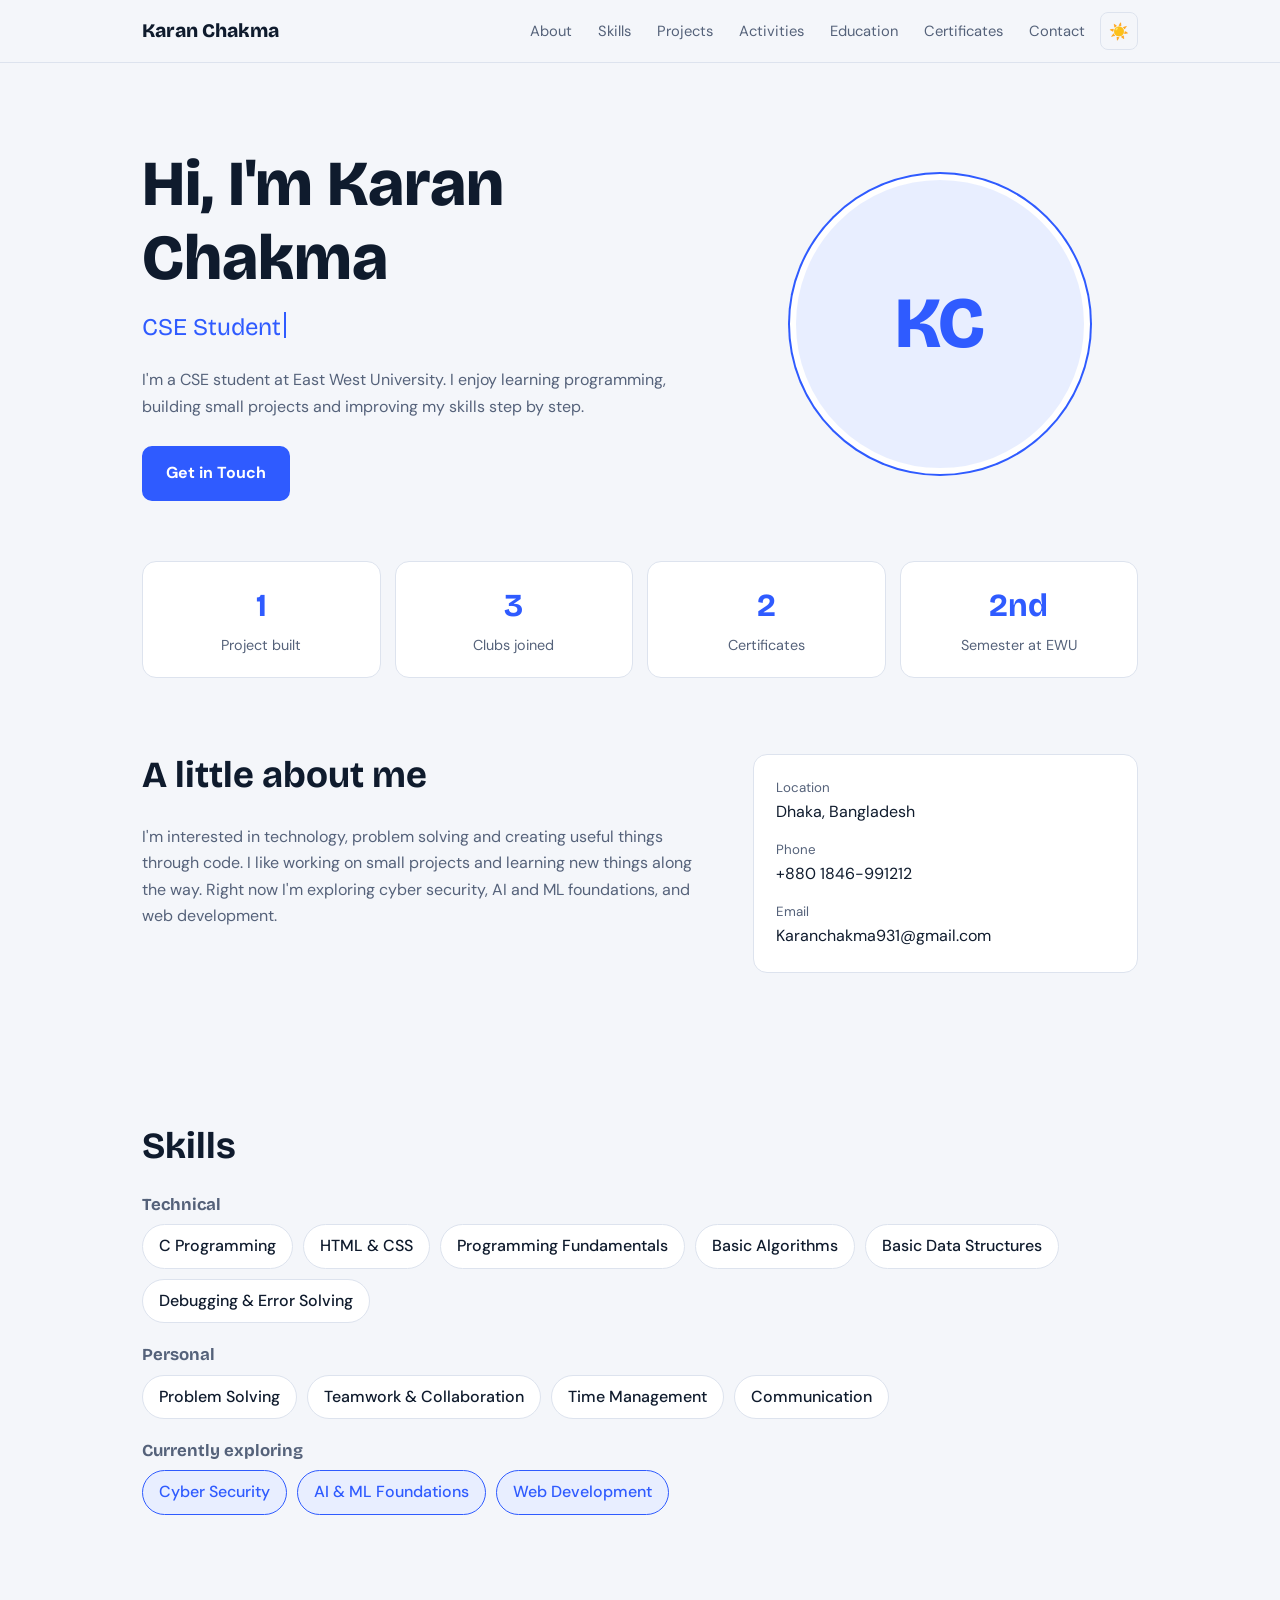
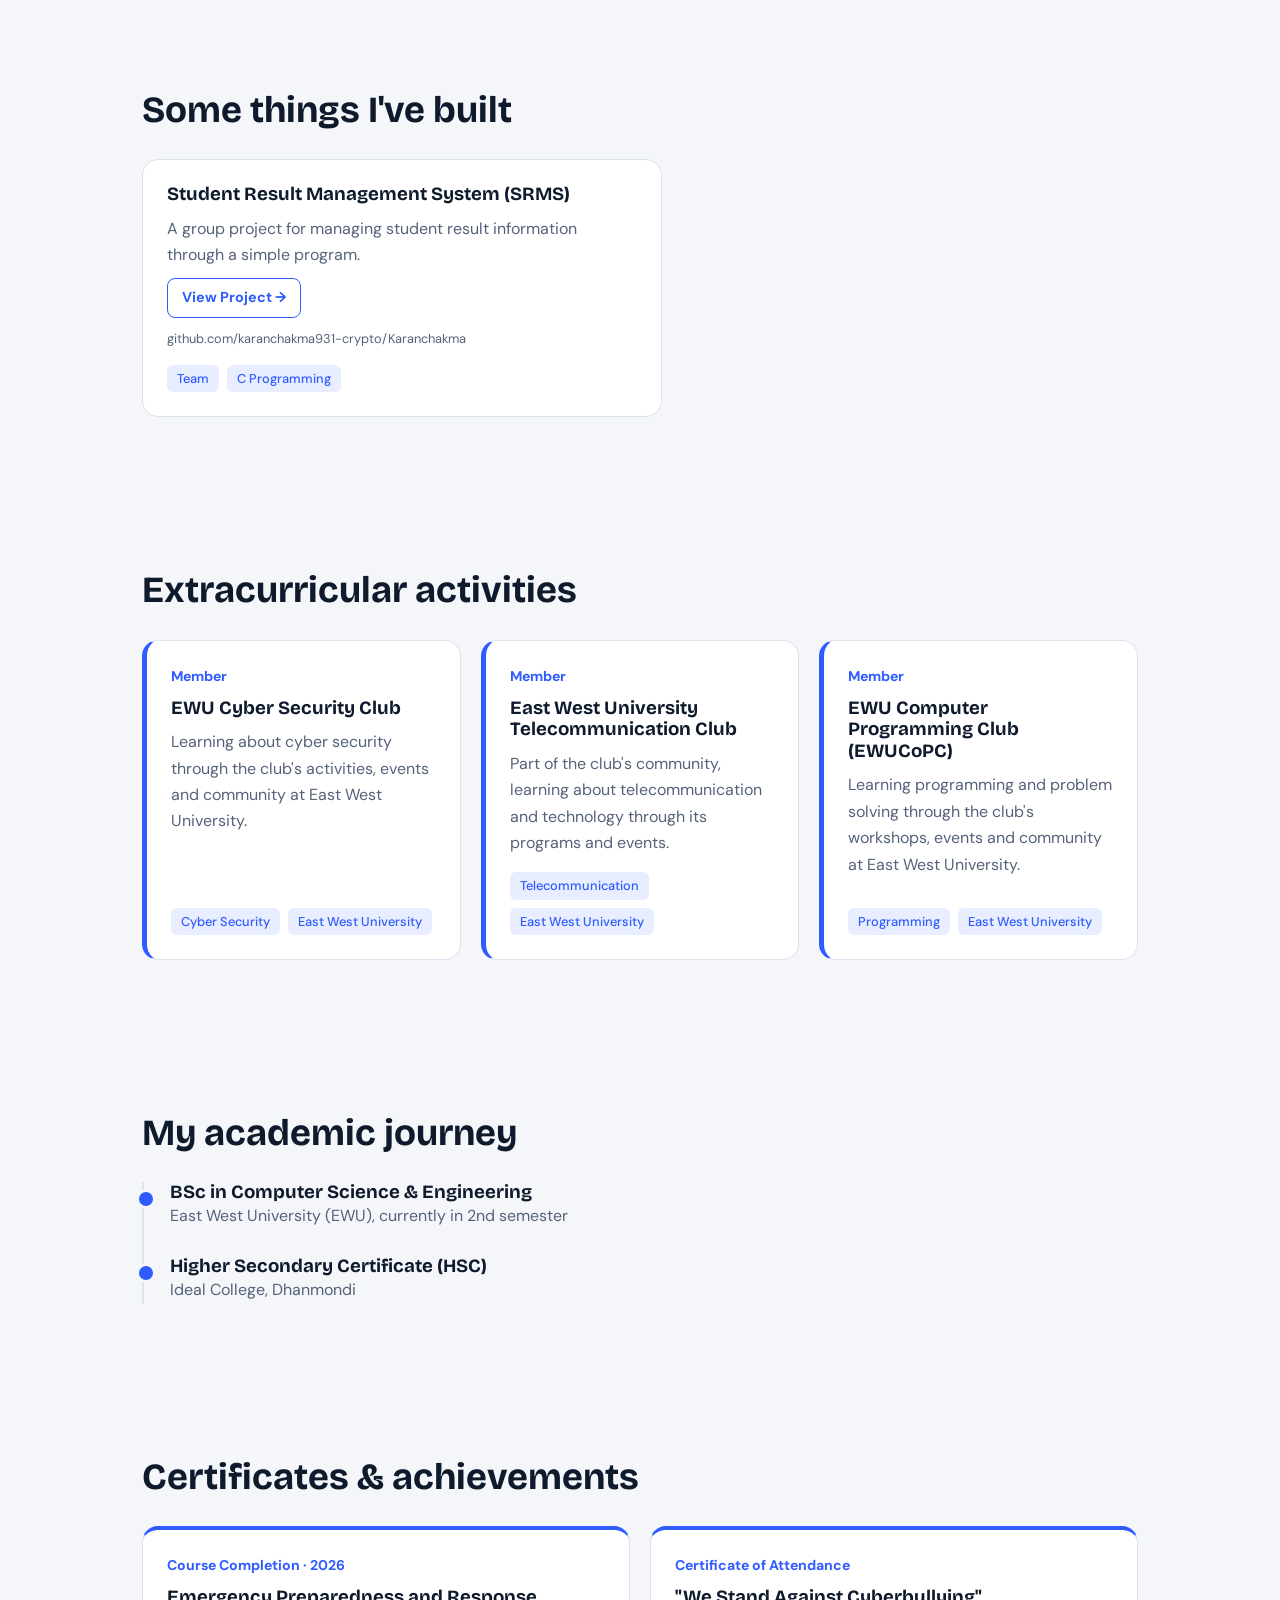
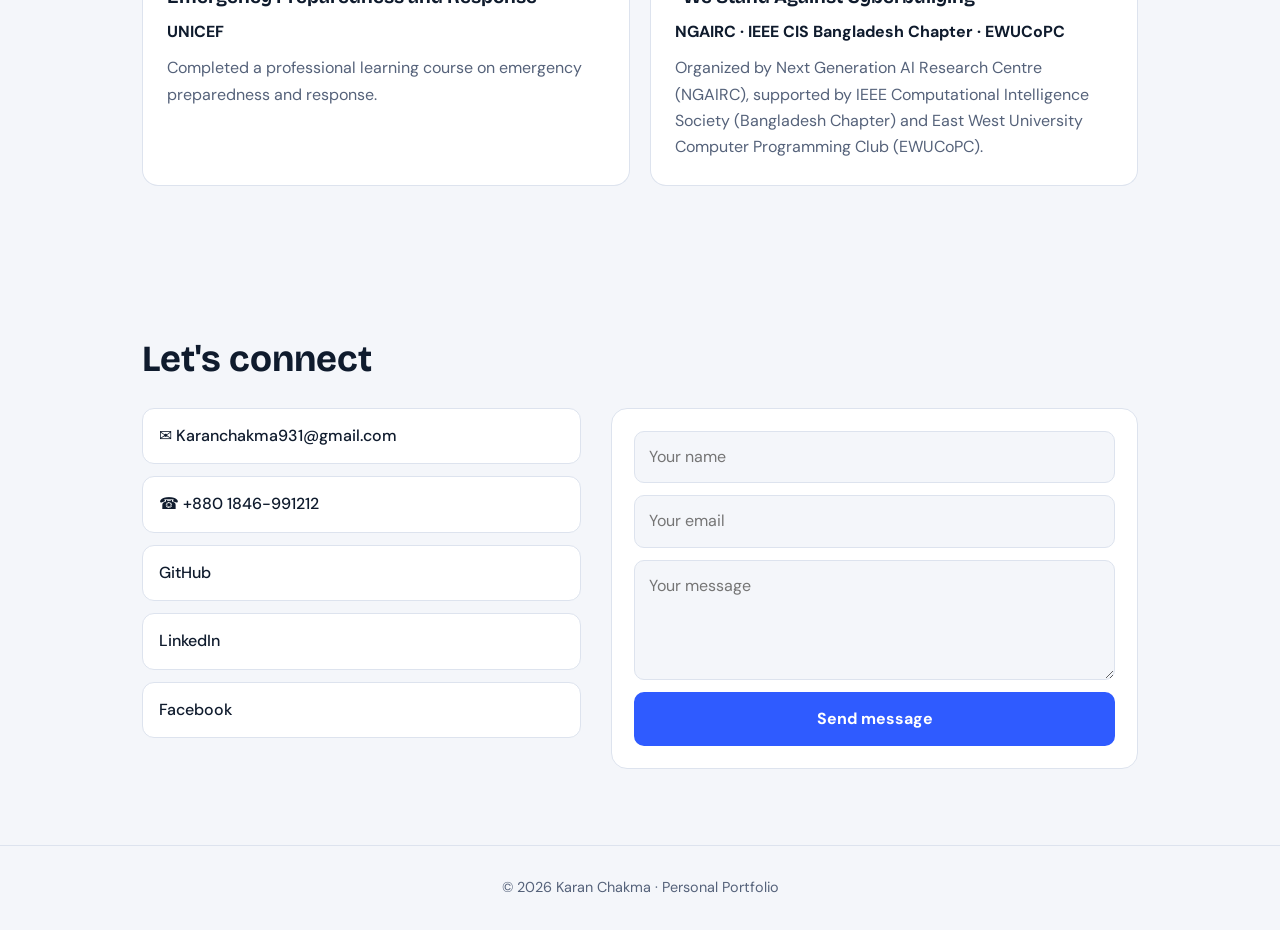
==== index.html @ 086fbd58 "Add files via upload" ====
<!DOCTYPE html>
<html lang="en">
<head>
<meta charset="UTF-8">
<meta name="viewport" content="width=device-width, initial-scale=1.0">
<title>Karan Chakma | Portfolio</title>
<meta name="description" content="Karan Chakma, CSE student at East West University, interested in cyber security, AI/ML and web development.">
<link rel="icon" href="data:image/svg+xml,<svg xmlns='http://www.w3.org/2000/svg' viewBox='0 0 100 100'><rect width='100' height='100' rx='22' fill='%232F5BFF'/><text x='50' y='67' font-size='52' text-anchor='middle' fill='white' font-family='Arial' font-weight='700'>KC</text></svg>">
<link rel="preconnect" href="https://fonts.googleapis.com">
<link href="https://fonts.googleapis.com/css2?family=Bricolage+Grotesque:wght@500;700;800&family=DM+Sans:wght@400;500;700&display=swap" rel="stylesheet">
<style>
:root{--bg:#F4F6FA;--surface:#fff;--ink:#0F1B2D;--muted:#55627a;--line:#dde3ee;--accent:#2F5BFF;--accent-ink:#fff;--soft:#e8eeff}
:root[data-theme="dark"]{--bg:#0D1422;--surface:#141d30;--ink:#e8edf7;--muted:#9aa7bf;--line:#243049;--accent:#6c8cff;--accent-ink:#0D1422;--soft:#1b2745}
*{box-sizing:border-box;margin:0;padding:0}
html{scroll-behavior:smooth;scroll-padding-top:70px}
body{font-family:'DM Sans',system-ui,sans-serif;background:var(--bg);color:var(--ink);line-height:1.65}
h1,h2,h3{font-family:'Bricolage Grotesque',sans-serif;line-height:1.15}
a{color:inherit;text-decoration:none}
:focus-visible{outline:3px solid var(--accent);outline-offset:3px}
.wrap{max-width:1040px;margin:0 auto;padding:0 22px}
section{padding:76px 0}
h2{font-size:clamp(1.7rem,3.5vw,2.3rem);margin-bottom:28px}
.lead{color:var(--muted);max-width:60ch}
/* nav */
header{position:sticky;top:0;z-index:20;background:color-mix(in srgb,var(--bg) 88%,transparent);backdrop-filter:blur(10px);border-bottom:1px solid var(--line)}
nav{display:flex;align-items:center;justify-content:space-between;height:62px}
.logo{font-family:'Bricolage Grotesque';font-weight:800;font-size:1.2rem}
.links{display:flex;gap:4px;align-items:center}
.links a{padding:6px 11px;border-radius:8px;font-size:.92rem;color:var(--muted)}
.links a:hover,.links a.active{color:var(--accent);background:var(--soft)}
.icon-btn{background:none;border:1px solid var(--line);color:var(--ink);border-radius:8px;width:38px;height:38px;cursor:pointer;font-size:1rem}
#menu{display:none}
@media(max-width:860px){#menu{display:block}.links{display:none;position:absolute;top:62px;left:0;right:0;flex-direction:column;align-items:stretch;background:var(--bg);padding:12px 22px;border-bottom:1px solid var(--line)}.links.open{display:flex}}
/* hero */
.hero{padding:84px 0 70px}
.hero-grid{display:grid;grid-template-columns:1.4fr 1fr;gap:48px;align-items:center}
.hero h1{font-size:clamp(2.3rem,6vw,4rem);font-weight:800;margin-bottom:14px}
.typing{font-family:'Bricolage Grotesque';font-size:clamp(1.15rem,2.6vw,1.5rem);color:var(--accent);min-height:1.8em;margin-bottom:16px}
.typing::after{content:"";display:inline-block;width:2px;height:1.1em;background:var(--accent);margin-left:3px;vertical-align:-3px;animation:blink 1s steps(1) infinite}
@keyframes blink{50%{opacity:0}}
.btns{display:flex;flex-wrap:wrap;gap:12px;margin-top:26px}
.btn{display:inline-block;padding:12px 22px;border-radius:10px;font-weight:700;border:2px solid var(--accent);cursor:pointer;font:inherit;font-weight:700}
.btn.primary{background:var(--accent);color:var(--accent-ink)}
.btn.ghost{color:var(--accent);background:transparent}
.btn:hover{transform:translateY(-2px)}
.photo{width:min(300px,100%);aspect-ratio:1;border-radius:50%;margin:0 auto;background:var(--soft);border:6px solid var(--surface);box-shadow:0 0 0 2px var(--accent);display:grid;place-items:center;overflow:hidden;font-family:'Bricolage Grotesque';font-size:4.5rem;font-weight:800;color:var(--accent)}
.photo img{width:100%;height:100%;object-fit:cover}
@media(max-width:760px){.hero-grid{grid-template-columns:1fr;text-align:center}.hero .btns{justify-content:center}.photo{order:-1;width:200px}.lead{margin:auto}}
/* stats */
.stats{display:grid;grid-template-columns:repeat(4,1fr);gap:14px;margin-top:-10px}
.stat{background:var(--surface);border:1px solid var(--line);border-radius:14px;padding:18px;text-align:center}
.stat b{display:block;font-family:'Bricolage Grotesque';font-size:2rem;color:var(--accent)}
.stat span{color:var(--muted);font-size:.9rem}
@media(max-width:640px){.stats{grid-template-columns:repeat(2,1fr)}}
/* about */
.about-grid{display:grid;grid-template-columns:1.5fr 1fr;gap:34px}
.info{background:var(--surface);border:1px solid var(--line);border-radius:14px;padding:22px;display:grid;gap:14px}
.info small{color:var(--muted);display:block}
@media(max-width:760px){.about-grid{grid-template-columns:1fr}}
/* chips */
.group{margin-bottom:22px}
.group h3{font-size:1.05rem;margin-bottom:10px;color:var(--muted)}
.chips{display:flex;flex-wrap:wrap;gap:10px}
.chip{padding:8px 16px;border-radius:999px;background:var(--surface);border:1px solid var(--line);font-weight:500}
.chip.focus{background:var(--soft);border-color:var(--accent);color:var(--accent)}
/* cards */
.grid{display:grid;grid-template-columns:repeat(auto-fit,minmax(290px,1fr));gap:20px}
.card{background:var(--surface);border:1px solid var(--line);border-radius:16px;padding:24px;display:flex;flex-direction:column;gap:10px}
.card p{color:var(--muted)}
.tags{display:flex;flex-wrap:wrap;gap:8px;margin-top:auto;padding-top:6px}
.tag{font-size:.8rem;padding:3px 10px;border-radius:6px;background:var(--soft);color:var(--accent);font-weight:500}
.card .actions{display:flex;gap:14px;font-weight:700;color:var(--accent);font-size:.92rem}
.card .actions a:hover{text-decoration:underline}
.card .actions a.gh{display:inline-block;padding:7px 14px;border-radius:8px;border:1.5px solid var(--accent);color:var(--accent);font-size:.9rem}
.card .actions a.gh:hover{text-decoration:none;background:var(--accent);color:var(--accent-ink)}
.proj{position:relative;transition:border-color .2s,transform .2s}
.proj:hover{border-color:var(--accent);transform:translateY(-3px)}
.proj a.gh::after{content:"";position:absolute;inset:0;border-radius:16px}
.src{color:var(--muted);font-size:.8rem}
.cert{border-top:4px solid var(--accent)}
.issuer{font-weight:700;color:var(--ink)!important}
.role{font-size:.88rem;color:var(--accent);font-weight:700}
.club{border-left:5px solid var(--accent)}
/* timeline */
.timeline{border-left:2px solid var(--line);padding-left:26px;display:grid;gap:26px}
.timeline div{position:relative}
.timeline div::before{content:"";position:absolute;left:-34px;top:7px;width:14px;height:14px;border-radius:50%;background:var(--accent);border:3px solid var(--bg)}
.timeline p{color:var(--muted)}
/* contact */
.contact-grid{display:grid;grid-template-columns:1fr 1.2fr;gap:30px}
.contact-links{display:grid;gap:12px;align-content:start}
.contact-links a{display:flex;gap:12px;align-items:center;background:var(--surface);border:1px solid var(--line);border-radius:12px;padding:14px 16px;font-weight:500}
.contact-links a:hover{border-color:var(--accent);color:var(--accent)}
form{display:grid;gap:12px;background:var(--surface);border:1px solid var(--line);border-radius:16px;padding:22px}
input,textarea{width:100%;padding:12px 14px;border-radius:10px;border:1px solid var(--line);background:var(--bg);color:var(--ink);font:inherit}
textarea{min-height:120px;resize:vertical}
@media(max-width:760px){.contact-grid{grid-template-columns:1fr}}
footer{padding:30px 0;text-align:center;color:var(--muted);border-top:1px solid var(--line);font-size:.9rem}
#top{position:fixed;right:20px;bottom:20px;opacity:0;pointer-events:none;transition:opacity .2s;background:var(--accent);color:var(--accent-ink);border:none;width:44px;height:44px;border-radius:50%;font-size:1.2rem;cursor:pointer}
#top.show{opacity:1;pointer-events:auto}
@media(prefers-reduced-motion:reduce){html{scroll-behavior:auto}.typing::after{animation:none}.btn:hover{transform:none}}
</style>
</head>
<body>
<header><div class="wrap"><nav>
  <a href="#home" class="logo">Karan Chakma</a>
  <div class="links" id="links">
    <a href="#about">About</a><a href="#skills">Skills</a><a href="#projects">Projects</a><a href="#activities">Activities</a><a href="#education">Education</a><a href="#certificates">Certificates</a><a href="#contact">Contact</a>
    <button class="icon-btn" id="theme" aria-label="Toggle dark mode">☀️</button>
  </div>
  <button class="icon-btn" id="menu" aria-label="Open menu">☰</button>
</nav></div></header>

<main>
<section class="hero" id="home"><div class="wrap hero-grid">
  <div>
    <h1>Hi, I'm Karan Chakma</h1>
    <div class="typing" id="typing" aria-label="CSE Student and Aspiring Software Engineer"></div>
    <p class="lead">I'm a CSE student at East West University. I enjoy learning programming, building small projects and improving my skills step by step.</p>
    <div class="btns">
      <a class="btn primary" href="#contact">Get in Touch</a>
    </div>
  </div>
  <!-- Photo: replace the KC text with <img src="photo.jpg" alt="Karan Chakma"> -->
  <div class="photo" aria-label="Profile photo">KC</div>
</div></section>

<div class="wrap"><div class="stats">
  <div class="stat"><b>1</b><span>Project built</span></div>
  <div class="stat"><b>3</b><span>Clubs joined</span></div>
  <div class="stat"><b>2</b><span>Certificates</span></div>
  <div class="stat"><b>2nd</b><span>Semester at EWU</span></div>
</div></div>

<section id="about"><div class="wrap about-grid">
  <div>
    <h2>A little about me</h2>
    <p class="lead">I'm interested in technology, problem solving and creating useful things through code. I like working on small projects and learning new things along the way. Right now I'm exploring cyber security, AI and ML foundations, and web development.</p>
  </div>
  <div class="info">
    <div><small>Location</small>Dhaka, Bangladesh</div>
    <div><small>Phone</small>+880 1846-991212</div>
    <div><small>Email</small>Karanchakma931@gmail.com</div>
  </div>
</div></section>

<section id="skills"><div class="wrap">
  <h2>Skills</h2>
  <div class="group"><h3>Technical</h3><div class="chips"><span class="chip">C Programming</span><span class="chip">HTML &amp; CSS</span><span class="chip">Programming Fundamentals</span><span class="chip">Basic Algorithms</span><span class="chip">Basic Data Structures</span><span class="chip">Debugging &amp; Error Solving</span></div></div>
  <div class="group"><h3>Personal</h3><div class="chips"><span class="chip">Problem Solving</span><span class="chip">Teamwork &amp; Collaboration</span><span class="chip">Time Management</span><span class="chip">Communication</span></div></div>
  <div class="group"><h3>Currently exploring</h3><div class="chips"><span class="chip focus">Cyber Security</span><span class="chip focus">AI &amp; ML Foundations</span><span class="chip focus">Web Development</span></div></div>
</div></section>

<section id="projects"><div class="wrap">
  <h2>Some things I've built</h2>
  <div class="grid">
    <article class="card proj" style="max-width:520px">
      <h3>Student Result Management System (SRMS)</h3>
      <p>A group project for managing student result information through a simple program.</p>
      <div class="actions"><a class="gh" href="https://github.com/karanchakma931-crypto/Karanchakma/blob/main/Students%20result%20management%20system.c" target="_blank" rel="noopener noreferrer" title="Open the project">
        View Project →</a></div>
      <small class="src">github.com/karanchakma931-crypto/Karanchakma</small>
      <div class="tags"><span class="tag">Team</span><span class="tag">C Programming</span></div>
    </article>
  </div>
</div></section>

<section id="activities"><div class="wrap">
  <h2>Extracurricular activities</h2>
  <div class="grid">
    <article class="card club">
      <span class="role">Member</span>
      <h3>EWU Cyber Security Club</h3>
      <p>Learning about cyber security through the club's activities, events and community at East West University.</p>
      <div class="tags"><span class="tag">Cyber Security</span><span class="tag">East West University</span></div>
    </article>
    <article class="card club">
      <span class="role">Member</span>
      <h3>East West University Telecommunication Club</h3>
      <p>Part of the club's community, learning about telecommunication and technology through its programs and events.</p>
      <div class="tags"><span class="tag">Telecommunication</span><span class="tag">East West University</span></div>
    </article>
    <article class="card club">
      <span class="role">Member</span>
      <h3>EWU Computer Programming Club (EWUCoPC)</h3>
      <p>Learning programming and problem solving through the club's workshops, events and community at East West University.</p>
      <div class="tags"><span class="tag">Programming</span><span class="tag">East West University</span></div>
    </article>
  </div>
</div></section>

<section id="education"><div class="wrap">
  <h2>My academic journey</h2>
  <div class="timeline">
    <div><h3>BSc in Computer Science &amp; Engineering</h3><p>East West University (EWU), currently in 2nd semester</p></div>
    <div><h3>Higher Secondary Certificate (HSC)</h3><p>Ideal College, Dhanmondi</p></div>
  </div>
</div></section>

<section id="certificates"><div class="wrap">
  <h2>Certificates &amp; achievements</h2>
  <div class="grid">
    <article class="card cert">
      <span class="role">Course Completion · 2026</span>
      <h3>Emergency Preparedness and Response</h3>
      <p class="issuer">UNICEF</p>
      <p>Completed a professional learning course on emergency preparedness and response.</p>
    </article>
    <article class="card cert">
      <span class="role">Certificate of Attendance</span>
      <h3>"We Stand Against Cyberbullying"</h3>
      <p class="issuer">NGAIRC · IEEE CIS Bangladesh Chapter · EWUCoPC</p>
      <p>Organized by Next Generation AI Research Centre (NGAIRC), supported by IEEE Computational Intelligence Society (Bangladesh Chapter) and East West University Computer Programming Club (EWUCoPC).</p>
    </article>
    <!-- TO ADD A NEW CERTIFICATE: copy one <article> block above, paste it here, and change the text.
         Optional link: add <div class="actions"><a href="LINK" target="_blank" rel="noopener noreferrer">View certificate →</a></div> after the last <p>. -->
  </div>
</div></section>

<section id="contact"><div class="wrap">
  <h2>Let's connect</h2>
  <div class="contact-grid">
    <div class="contact-links">
      <a href="mailto:Karanchakma931@gmail.com">✉ Karanchakma931@gmail.com</a>
      <a href="tel:+8801846991212">☎ +880 1846-991212</a>
      <a href="https://github.com/karanchakma931-crypto" target="_blank" rel="noopener">GitHub</a>
      <a href="https://www.linkedin.com/in/karan-chakma-04ba553a7/" target="_blank" rel="noopener">LinkedIn</a>
      <a href="https://www.facebook.com/share/1Hn7JzmnPX/?mibextid=wwXIfr" target="_blank" rel="noopener">Facebook</a>
    </div>
    <form id="form">
      <input id="fn" placeholder="Your name" required aria-label="Your name">
      <input id="fe" type="email" placeholder="Your email" required aria-label="Your email">
      <textarea id="fm" placeholder="Your message" required aria-label="Your message"></textarea>
      <button class="btn primary" type="submit">Send message</button>
    </form>
  </div>
</div></section>
</main>

<footer>© 2026 Karan Chakma · Personal Portfolio</footer>
<button id="top" aria-label="Back to top">↑</button>

<script>
// Theme
const root=document.documentElement,tb=document.getElementById('theme');
function setTheme(t){root.dataset.theme=t;tb.textContent=t==='dark'?'🌙':'☀️'}
let saved=null;try{saved=localStorage.getItem('theme')}catch(e){}
setTheme(saved||(matchMedia('(prefers-color-scheme: dark)').matches?'dark':'light'));
tb.onclick=()=>{const t=root.dataset.theme==='dark'?'light':'dark';setTheme(t);try{localStorage.setItem('theme',t)}catch(e){}};
// Mobile menu
const links=document.getElementById('links');
document.getElementById('menu').onclick=()=>links.classList.toggle('open');
links.addEventListener('click',e=>{if(e.target.tagName==='A')links.classList.remove('open')});
// Typing
const words=['CSE Student','Aspiring Software Engineer','Cyber Security Learner','Web Developer'];
const el=document.getElementById('typing');
if(matchMedia('(prefers-reduced-motion: reduce)').matches){el.textContent=words[1]}
else{let w=0,c=0,del=false;(function tick(){const word=words[w];c+=del?-1:1;el.textContent=word.slice(0,c);
 let d=del?40:85;if(!del&&c===word.length){del=true;d=1400}else if(del&&c===0){del=false;w=(w+1)%words.length;d=300}setTimeout(tick,d)})()}
// Active nav + back to top
const secs=[...document.querySelectorAll('main section[id]')],navA=[...links.querySelectorAll('a')];
const topBtn=document.getElementById('top');
addEventListener('scroll',()=>{
 let cur='';secs.forEach(s=>{if(scrollY>=s.offsetTop-120)cur=s.id});
 navA.forEach(a=>a.classList.toggle('active',a.getAttribute('href')==='#'+cur));
 topBtn.classList.toggle('show',scrollY>500)},{passive:true});
topBtn.onclick=()=>scrollTo({top:0});
// Contact form (opens the visitor's email app)
document.getElementById('form').onsubmit=e=>{e.preventDefault();
 const n=fn.value,m=fm.value,em=fe.value;
 location.href='mailto:Karanchakma931@gmail.com?subject='+encodeURIComponent('Portfolio message from '+n)+'&body='+encodeURIComponent(m+'\n\nFrom: '+n+' ('+em+')')};
</script>
</body>
</html>
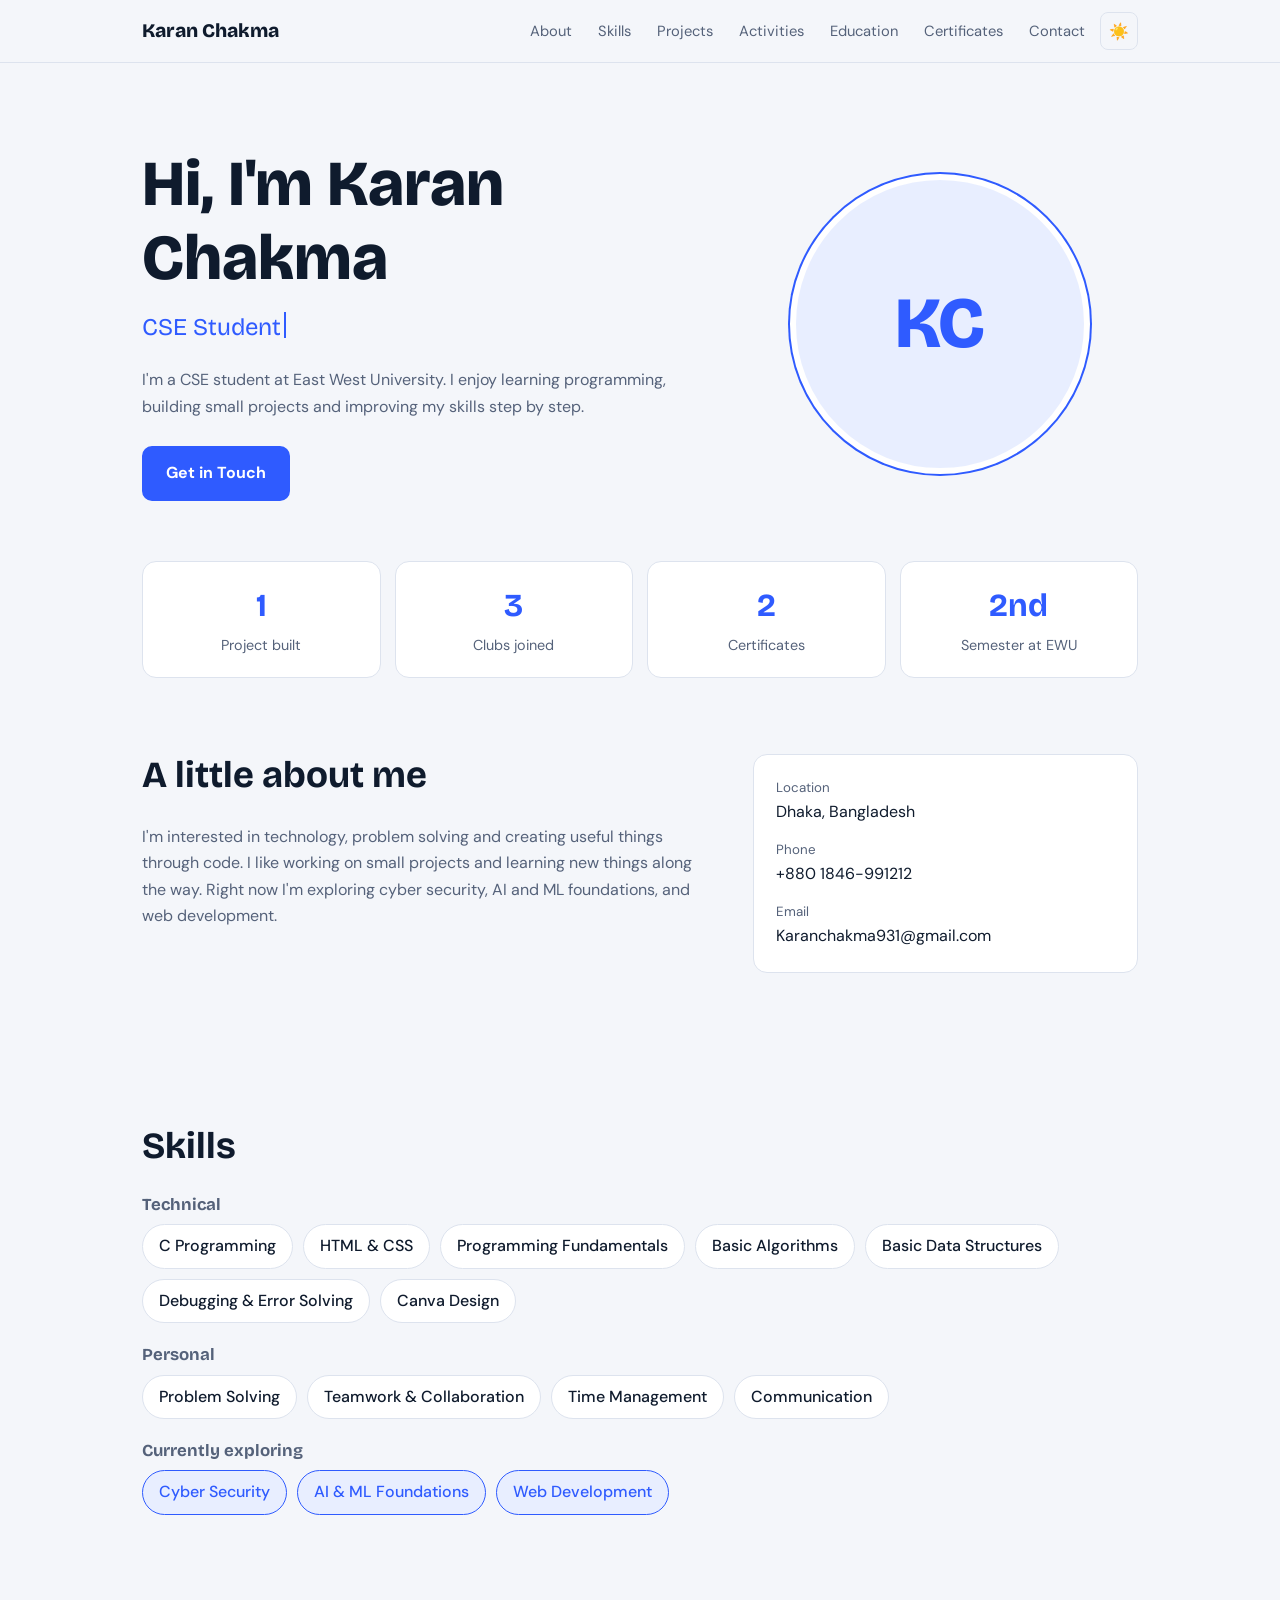
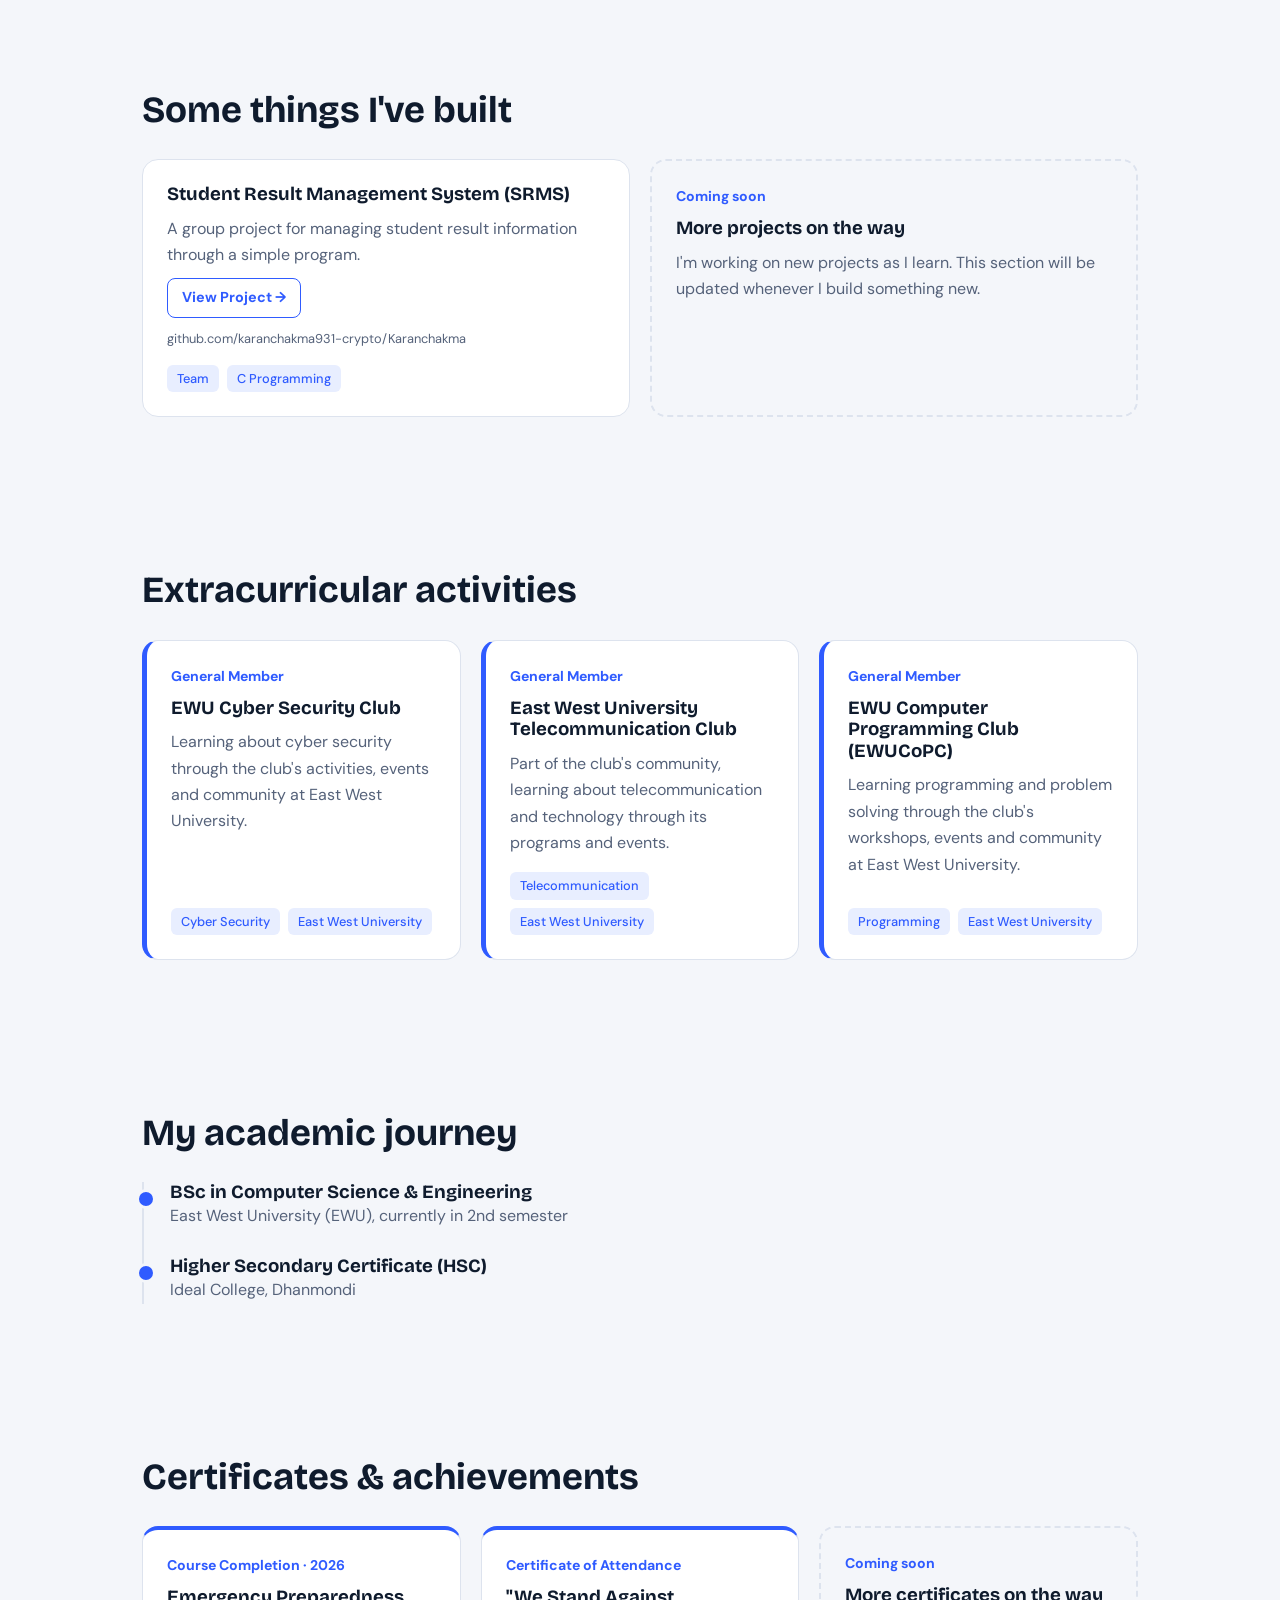
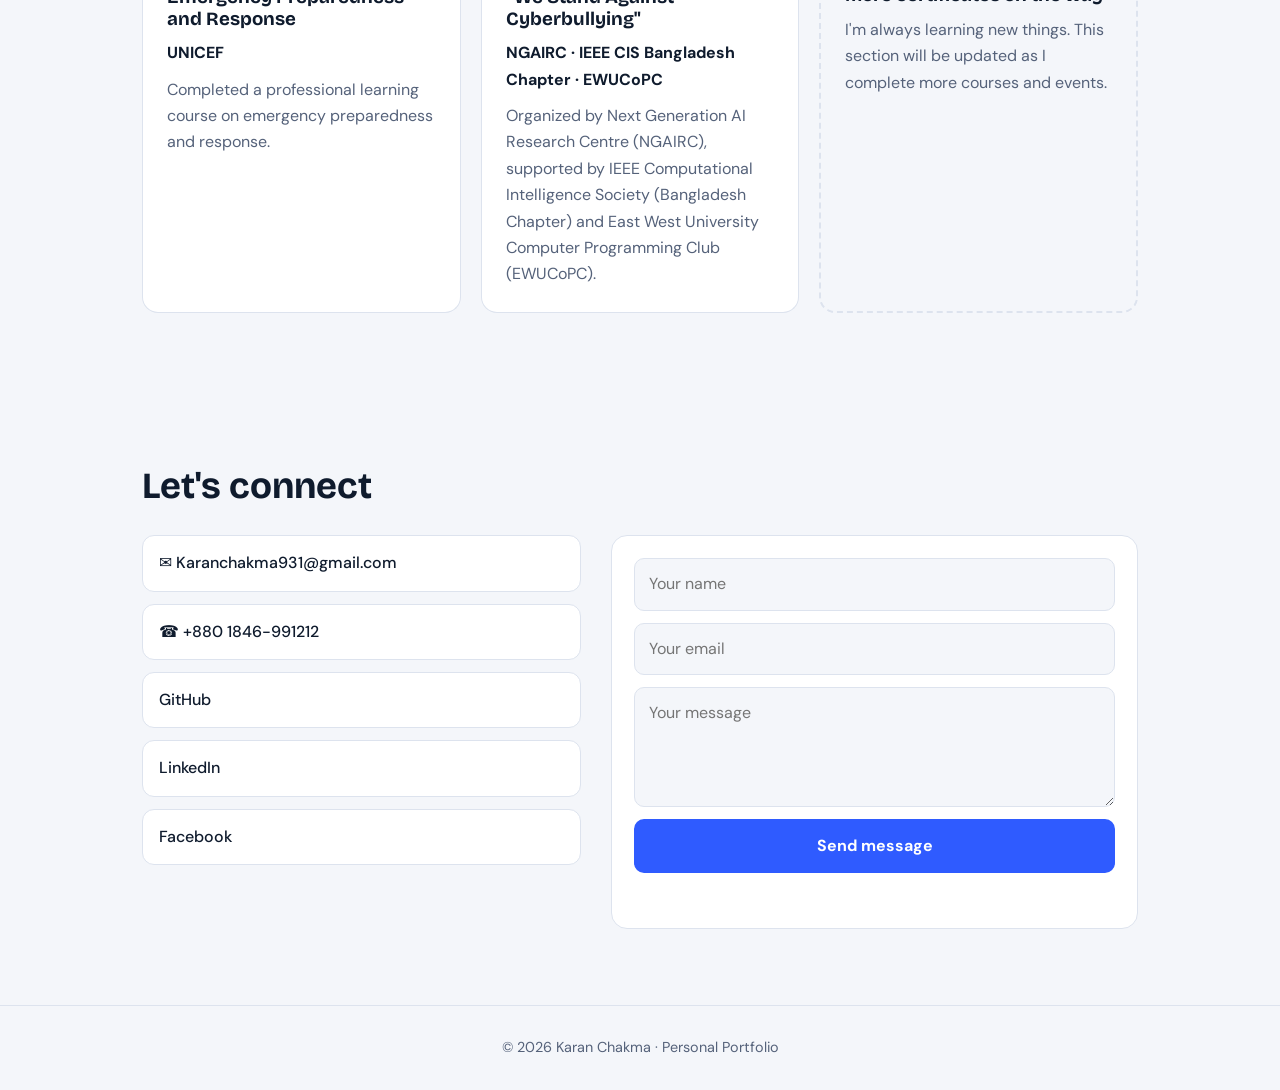
==== commit 0b6885ef: "Add files via upload" ====
--- a/index.html
+++ b/index.html
@@ -77,6 +77,7 @@
 .proj:hover{border-color:var(--accent);transform:translateY(-3px)}
 .proj a.gh::after{content:"";position:absolute;inset:0;border-radius:16px}
 .src{color:var(--muted);font-size:.8rem}
+.soon{border:2px dashed var(--line);background:transparent}
 .cert{border-top:4px solid var(--accent)}
 .issuer{font-weight:700;color:var(--ink)!important}
 .role{font-size:.88rem;color:var(--accent);font-weight:700}
@@ -96,6 +97,9 @@
 textarea{min-height:120px;resize:vertical}
 @media(max-width:760px){.contact-grid{grid-template-columns:1fr}}
 footer{padding:30px 0;text-align:center;color:var(--muted);border-top:1px solid var(--line);font-size:.9rem}
+.js .reveal{opacity:0;transform:translateY(22px);transition:opacity .6s ease,transform .6s ease}
+.js .reveal.in{opacity:1;transform:none}
+@media(prefers-reduced-motion:reduce){.js .reveal{opacity:1;transform:none;transition:none}}
 #top{position:fixed;right:20px;bottom:20px;opacity:0;pointer-events:none;transition:opacity .2s;background:var(--accent);color:var(--accent-ink);border:none;width:44px;height:44px;border-radius:50%;font-size:1.2rem;cursor:pointer}
 #top.show{opacity:1;pointer-events:auto}
 @media(prefers-reduced-motion:reduce){html{scroll-behavior:auto}.typing::after{animation:none}.btn:hover{transform:none}}
@@ -146,7 +150,7 @@
 
 <section id="skills"><div class="wrap">
   <h2>Skills</h2>
-  <div class="group"><h3>Technical</h3><div class="chips"><span class="chip">C Programming</span><span class="chip">HTML &amp; CSS</span><span class="chip">Programming Fundamentals</span><span class="chip">Basic Algorithms</span><span class="chip">Basic Data Structures</span><span class="chip">Debugging &amp; Error Solving</span></div></div>
+  <div class="group"><h3>Technical</h3><div class="chips"><span class="chip">C Programming</span><span class="chip">HTML &amp; CSS</span><span class="chip">Programming Fundamentals</span><span class="chip">Basic Algorithms</span><span class="chip">Basic Data Structures</span><span class="chip">Debugging &amp; Error Solving</span><span class="chip">Canva Design</span></div></div>
   <div class="group"><h3>Personal</h3><div class="chips"><span class="chip">Problem Solving</span><span class="chip">Teamwork &amp; Collaboration</span><span class="chip">Time Management</span><span class="chip">Communication</span></div></div>
   <div class="group"><h3>Currently exploring</h3><div class="chips"><span class="chip focus">Cyber Security</span><span class="chip focus">AI &amp; ML Foundations</span><span class="chip focus">Web Development</span></div></div>
 </div></section>
@@ -154,7 +158,7 @@
 <section id="projects"><div class="wrap">
   <h2>Some things I've built</h2>
   <div class="grid">
-    <article class="card proj" style="max-width:520px">
+    <article class="card proj">
       <h3>Student Result Management System (SRMS)</h3>
       <p>A group project for managing student result information through a simple program.</p>
       <div class="actions"><a class="gh" href="https://github.com/karanchakma931-crypto/Karanchakma/blob/main/Students%20result%20management%20system.c" target="_blank" rel="noopener noreferrer" title="Open the project">
@@ -162,6 +166,12 @@
       <small class="src">github.com/karanchakma931-crypto/Karanchakma</small>
       <div class="tags"><span class="tag">Team</span><span class="tag">C Programming</span></div>
     </article>
+    <article class="card soon">
+      <span class="role">Coming soon</span>
+      <h3>More projects on the way</h3>
+      <p>I'm working on new projects as I learn. This section will be updated whenever I build something new.</p>
+    </article>
+    <!-- TO ADD A NEW PROJECT: copy the SRMS <article> block above, paste it here, and change the title, text, tags and link. -->
   </div>
 </div></section>
 
@@ -169,19 +179,19 @@
   <h2>Extracurricular activities</h2>
   <div class="grid">
     <article class="card club">
-      <span class="role">Member</span>
+      <span class="role">General Member</span>
       <h3>EWU Cyber Security Club</h3>
       <p>Learning about cyber security through the club's activities, events and community at East West University.</p>
       <div class="tags"><span class="tag">Cyber Security</span><span class="tag">East West University</span></div>
     </article>
     <article class="card club">
-      <span class="role">Member</span>
+      <span class="role">General Member</span>
       <h3>East West University Telecommunication Club</h3>
       <p>Part of the club's community, learning about telecommunication and technology through its programs and events.</p>
       <div class="tags"><span class="tag">Telecommunication</span><span class="tag">East West University</span></div>
     </article>
     <article class="card club">
-      <span class="role">Member</span>
+      <span class="role">General Member</span>
       <h3>EWU Computer Programming Club (EWUCoPC)</h3>
       <p>Learning programming and problem solving through the club's workshops, events and community at East West University.</p>
       <div class="tags"><span class="tag">Programming</span><span class="tag">East West University</span></div>
@@ -211,6 +221,11 @@
       <h3>"We Stand Against Cyberbullying"</h3>
       <p class="issuer">NGAIRC · IEEE CIS Bangladesh Chapter · EWUCoPC</p>
       <p>Organized by Next Generation AI Research Centre (NGAIRC), supported by IEEE Computational Intelligence Society (Bangladesh Chapter) and East West University Computer Programming Club (EWUCoPC).</p>
+    </article>
+    <article class="card soon">
+      <span class="role">Coming soon</span>
+      <h3>More certificates on the way</h3>
+      <p>I'm always learning new things. This section will be updated as I complete more courses and events.</p>
     </article>
     <!-- TO ADD A NEW CERTIFICATE: copy one <article> block above, paste it here, and change the text.
          Optional link: add <div class="actions"><a href="LINK" target="_blank" rel="noopener noreferrer">View certificate →</a></div> after the last <p>. -->
@@ -228,10 +243,12 @@
       <a href="https://www.facebook.com/share/1Hn7JzmnPX/?mibextid=wwXIfr" target="_blank" rel="noopener">Facebook</a>
     </div>
     <form id="form">
-      <input id="fn" placeholder="Your name" required aria-label="Your name">
-      <input id="fe" type="email" placeholder="Your email" required aria-label="Your email">
-      <textarea id="fm" placeholder="Your message" required aria-label="Your message"></textarea>
-      <button class="btn primary" type="submit">Send message</button>
+      <input id="fn" name="name" placeholder="Your name" required aria-label="Your name">
+      <input id="fe" name="email" type="email" placeholder="Your email" required aria-label="Your email">
+      <textarea id="fm" name="message" placeholder="Your message" required aria-label="Your message"></textarea>
+      <input type="text" name="_gotcha" tabindex="-1" autocomplete="off" style="display:none" aria-hidden="true">
+      <button class="btn primary" type="submit" id="send">Send message</button>
+      <p id="status" role="status" style="font-size:.92rem;min-height:1.4em"></p>
     </form>
   </div>
 </div></section>
@@ -265,10 +282,26 @@
  navA.forEach(a=>a.classList.toggle('active',a.getAttribute('href')==='#'+cur));
  topBtn.classList.toggle('show',scrollY>500)},{passive:true});
 topBtn.onclick=()=>scrollTo({top:0});
-// Contact form (opens the visitor's email app)
-document.getElementById('form').onsubmit=e=>{e.preventDefault();
- const n=fn.value,m=fm.value,em=fe.value;
- location.href='mailto:Karanchakma931@gmail.com?subject='+encodeURIComponent('Portfolio message from '+n)+'&body='+encodeURIComponent(m+'\n\nFrom: '+n+' ('+em+')')};
+// Scroll reveal
+if('IntersectionObserver' in window&&!matchMedia('(prefers-reduced-motion: reduce)').matches){
+ document.documentElement.classList.add('js');
+ const io=new IntersectionObserver(es=>es.forEach(e=>{if(e.isIntersecting){e.target.classList.add('in');io.unobserve(e.target)}}),{threshold:.12});
+ document.querySelectorAll('main section:not(.hero) h2, .card, .chip, .group, .timeline > div, .stat, .info, form, .contact-links a').forEach((el,i)=>{el.classList.add('reveal');el.style.transitionDelay=(i%4)*70+'ms';io.observe(el)});
+}
+// Contact form (Formspree). Paste your form ID below, e.g. 'xyzabcde'
+const FORMSPREE_ID='YOUR_FORM_ID';
+document.getElementById('form').onsubmit=async e=>{e.preventDefault();
+ const n=fn.value,m=fm.value,em=fe.value,st=document.getElementById('status'),btn=document.getElementById('send');
+ if(FORMSPREE_ID==='YOUR_FORM_ID'){ // fallback until the ID is added: open the visitor's email app
+  location.href='mailto:Karanchakma931@gmail.com?subject='+encodeURIComponent('Portfolio message from '+n)+'&body='+encodeURIComponent(m+'\n\nFrom: '+n+' ('+em+')');return}
+ btn.disabled=true;btn.textContent='Sending...';st.textContent='';
+ try{
+  const r=await fetch('https://formspree.io/f/'+FORMSPREE_ID,{method:'POST',headers:{'Accept':'application/json'},body:new FormData(e.target)});
+  if(r.ok){st.style.color='var(--accent)';st.textContent='Thank you! Your message has been sent.';e.target.reset()}
+  else throw 0
+ }catch(err){st.style.color='#d33';st.textContent='Sorry, something went wrong. Please email me directly at Karanchakma931@gmail.com.'}
+ btn.disabled=false;btn.textContent='Send message';
+};
 </script>
 </body>
 </html>
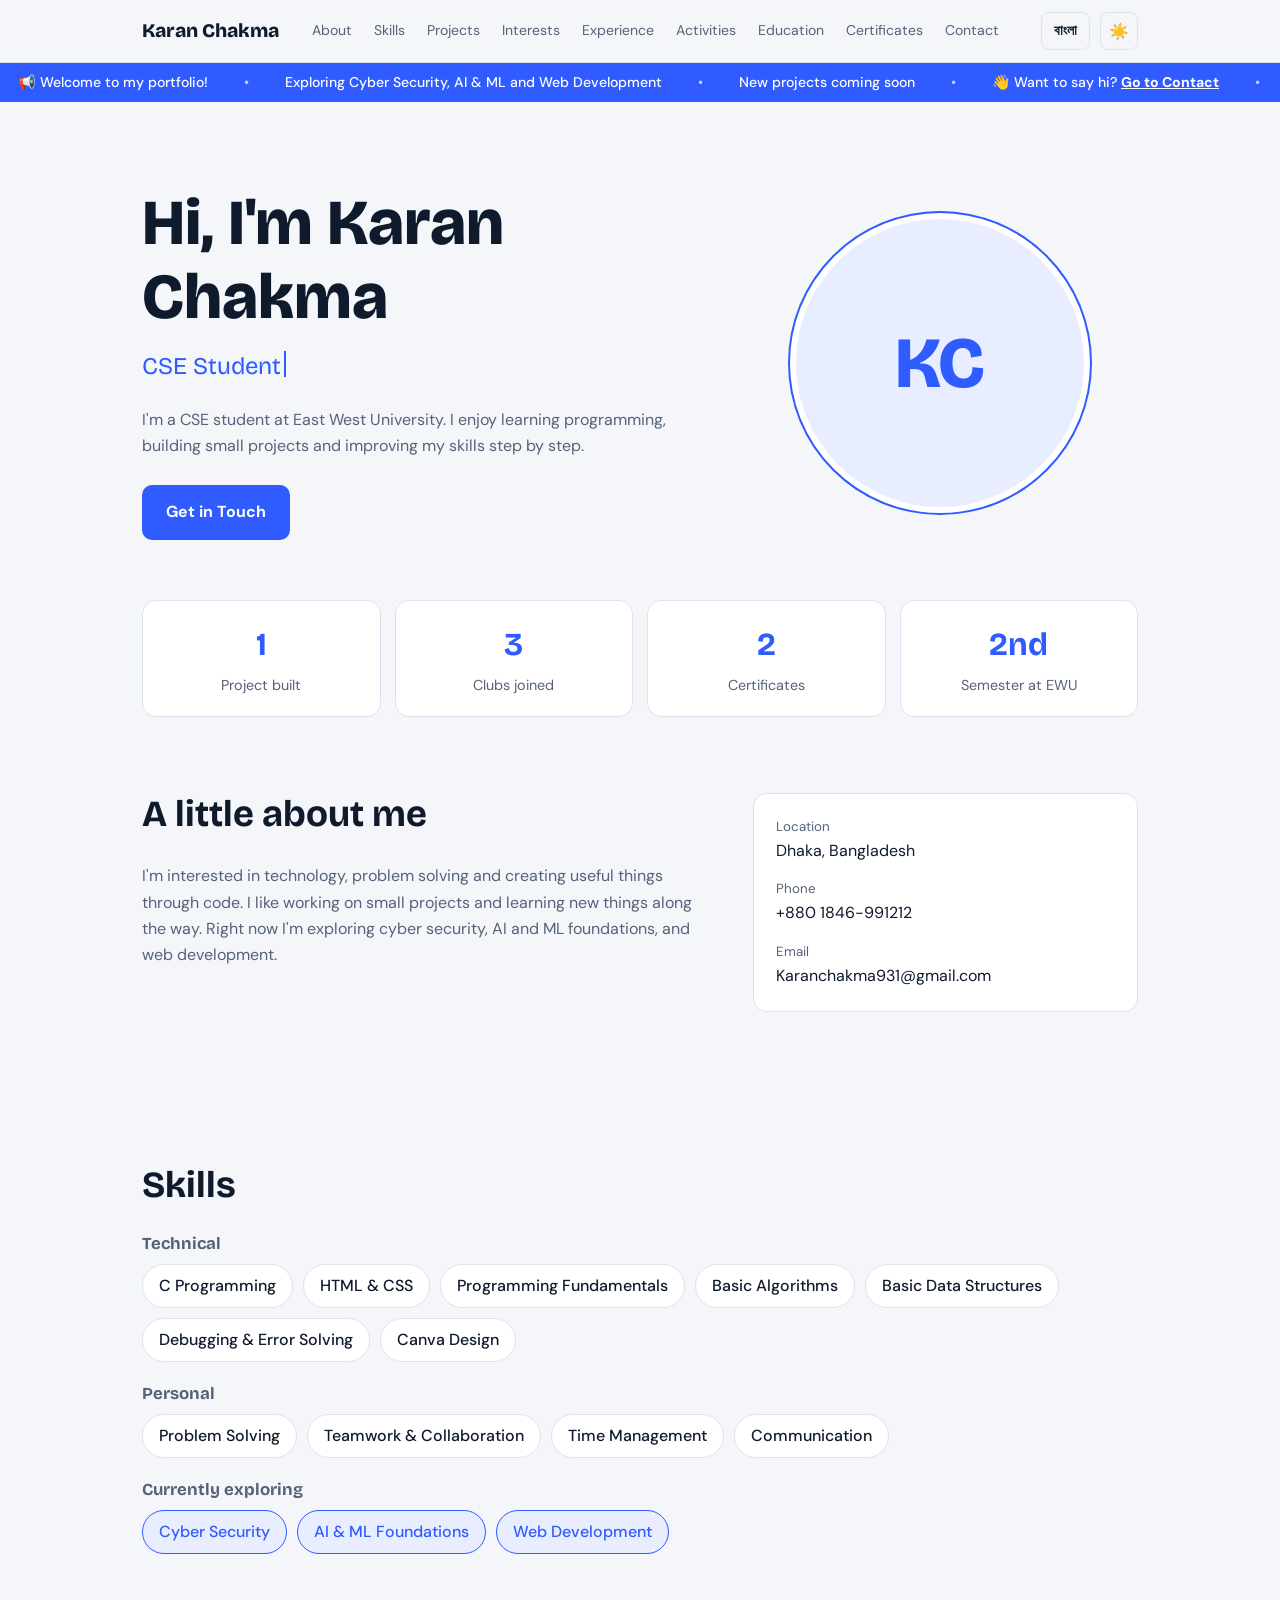
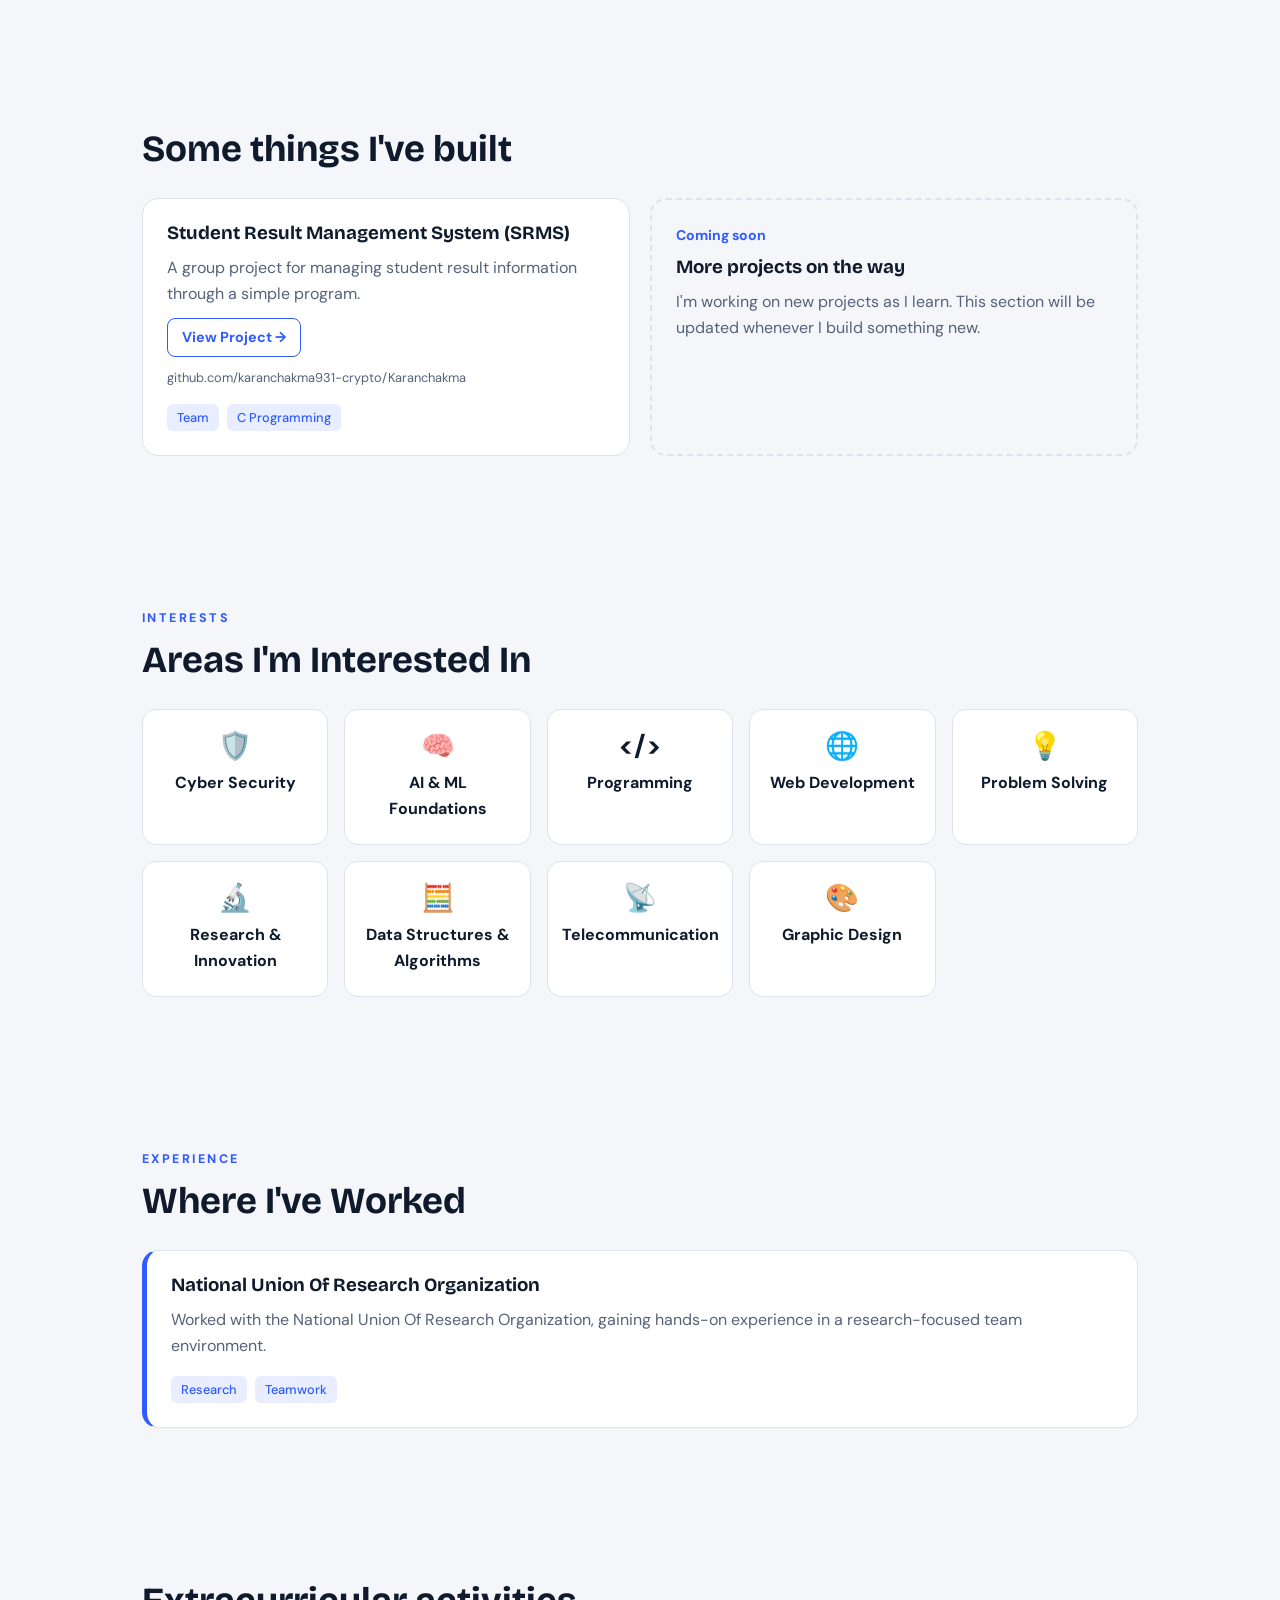
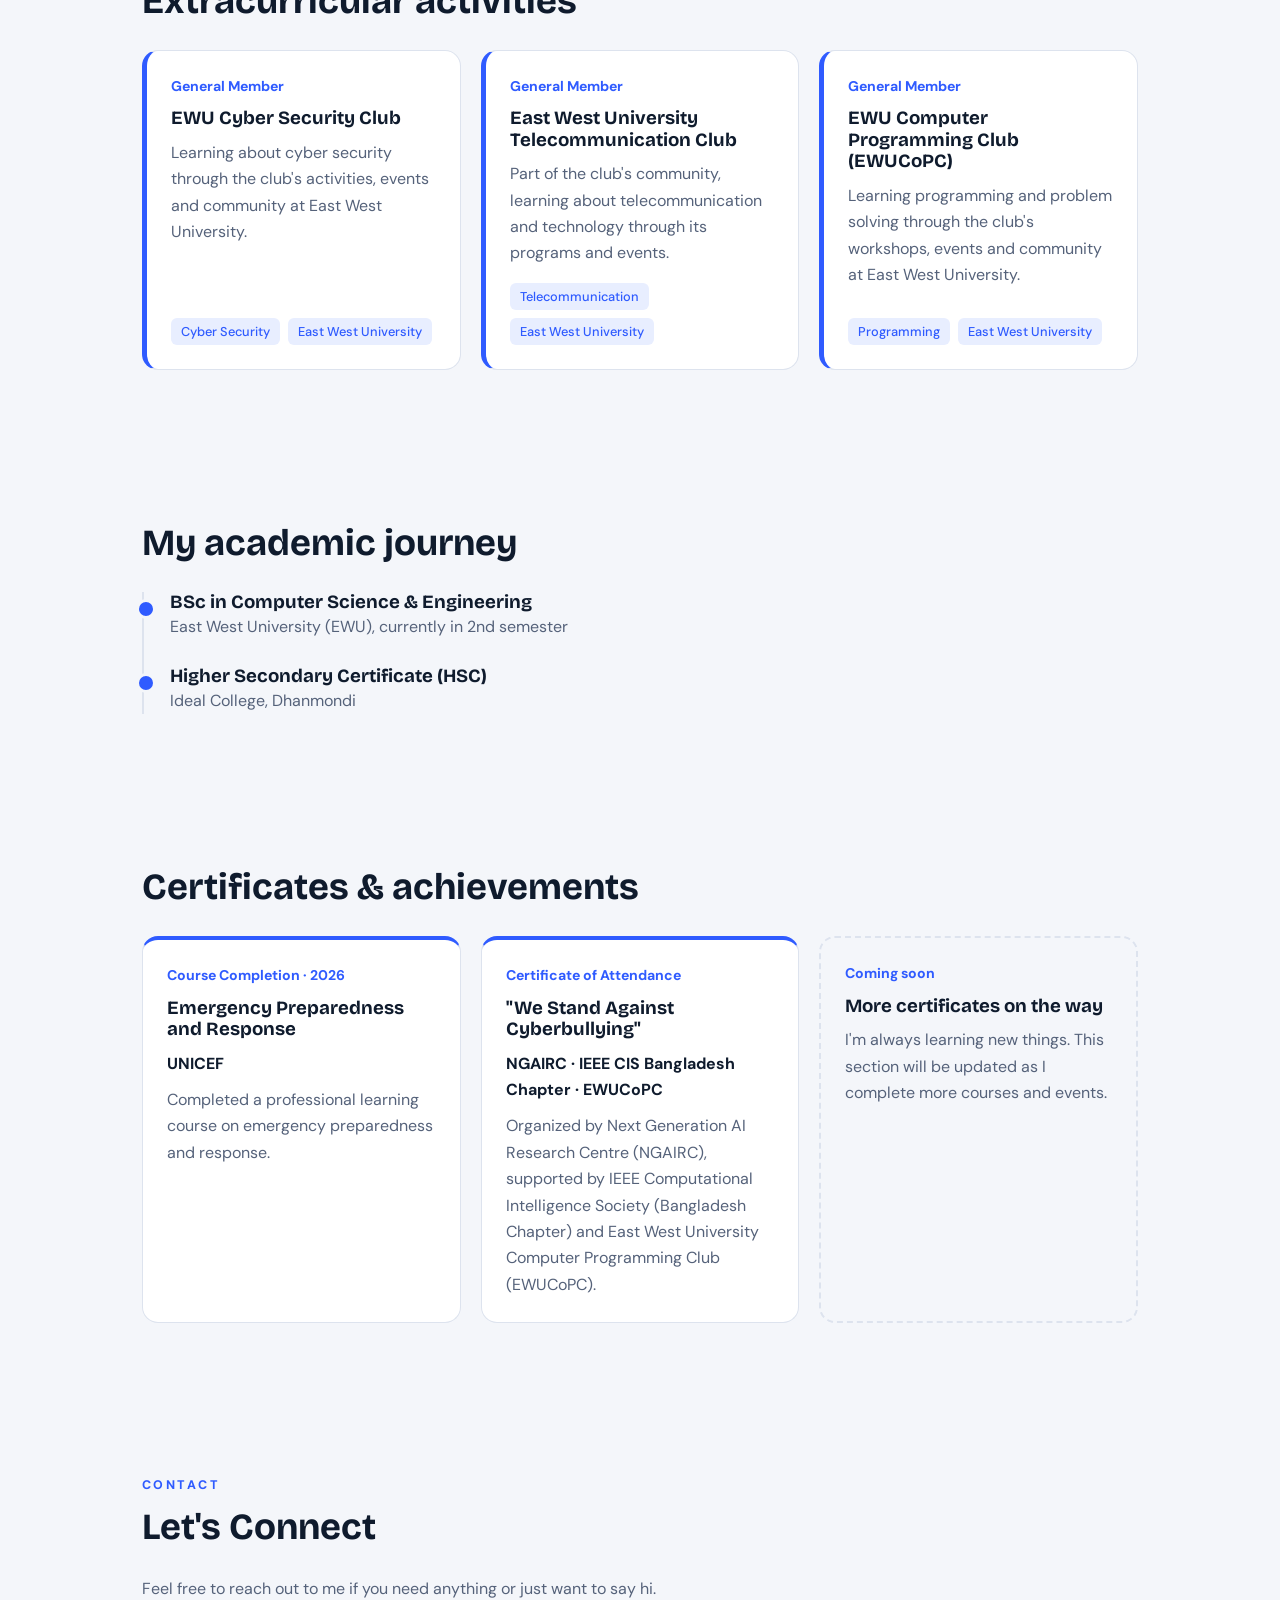
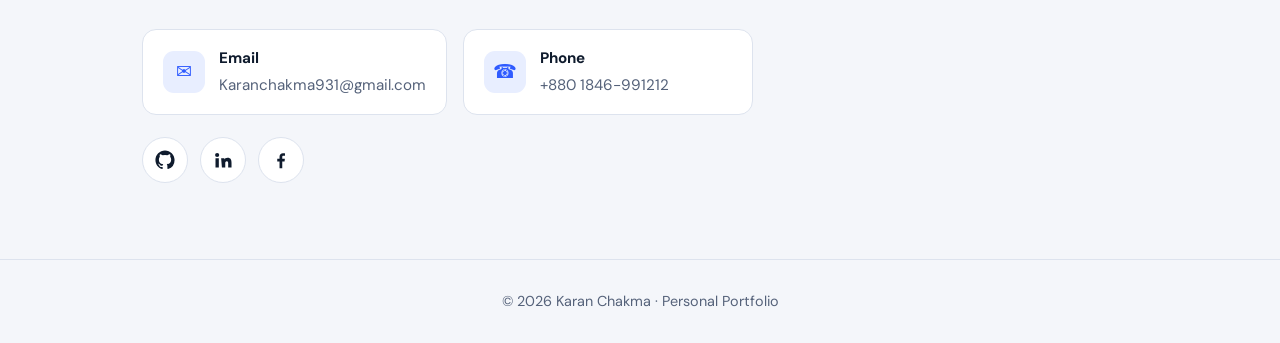
==== commit 9cc2c216: "Add files via upload" ====
--- a/index.html
+++ b/index.html
@@ -7,14 +7,14 @@
 <meta name="description" content="Karan Chakma, CSE student at East West University, interested in cyber security, AI/ML and web development.">
 <link rel="icon" href="data:image/svg+xml,<svg xmlns='http://www.w3.org/2000/svg' viewBox='0 0 100 100'><rect width='100' height='100' rx='22' fill='%232F5BFF'/><text x='50' y='67' font-size='52' text-anchor='middle' fill='white' font-family='Arial' font-weight='700'>KC</text></svg>">
 <link rel="preconnect" href="https://fonts.googleapis.com">
-<link href="https://fonts.googleapis.com/css2?family=Bricolage+Grotesque:wght@500;700;800&family=DM+Sans:wght@400;500;700&display=swap" rel="stylesheet">
+<link href="https://fonts.googleapis.com/css2?family=Bricolage+Grotesque:wght@500;700;800&family=DM+Sans:wght@400;500;700&family=Noto+Sans+Bengali:wght@400;500;700;800&display=swap" rel="stylesheet">
 <style>
 :root{--bg:#F4F6FA;--surface:#fff;--ink:#0F1B2D;--muted:#55627a;--line:#dde3ee;--accent:#2F5BFF;--accent-ink:#fff;--soft:#e8eeff}
 :root[data-theme="dark"]{--bg:#0D1422;--surface:#141d30;--ink:#e8edf7;--muted:#9aa7bf;--line:#243049;--accent:#6c8cff;--accent-ink:#0D1422;--soft:#1b2745}
 *{box-sizing:border-box;margin:0;padding:0}
 html{scroll-behavior:smooth;scroll-padding-top:70px}
-body{font-family:'DM Sans',system-ui,sans-serif;background:var(--bg);color:var(--ink);line-height:1.65}
-h1,h2,h3{font-family:'Bricolage Grotesque',sans-serif;line-height:1.15}
+body{font-family:'DM Sans','Noto Sans Bengali',system-ui,sans-serif;background:var(--bg);color:var(--ink);line-height:1.65}
+h1,h2,h3{font-family:'Bricolage Grotesque','Noto Sans Bengali',sans-serif;line-height:1.15}
 a{color:inherit;text-decoration:none}
 :focus-visible{outline:3px solid var(--accent);outline-offset:3px}
 .wrap{max-width:1040px;margin:0 auto;padding:0 22px}
@@ -24,18 +24,22 @@
 /* nav */
 header{position:sticky;top:0;z-index:20;background:color-mix(in srgb,var(--bg) 88%,transparent);backdrop-filter:blur(10px);border-bottom:1px solid var(--line)}
 nav{display:flex;align-items:center;justify-content:space-between;height:62px}
-.logo{font-family:'Bricolage Grotesque';font-weight:800;font-size:1.2rem}
+.logo{font-family:'Bricolage Grotesque','Noto Sans Bengali',sans-serif;font-weight:800;font-size:1.2rem}
 .links{display:flex;gap:4px;align-items:center}
-.links a{padding:6px 11px;border-radius:8px;font-size:.92rem;color:var(--muted)}
+.links a{padding:6px 9px;border-radius:8px;font-size:.88rem;color:var(--muted)}
 .links a:hover,.links a.active{color:var(--accent);background:var(--soft)}
 .icon-btn{background:none;border:1px solid var(--line);color:var(--ink);border-radius:8px;width:38px;height:38px;cursor:pointer;font-size:1rem}
+.nav-actions{display:flex;gap:10px;align-items:center;margin-left:10px}
+.icon-btn.lang{width:auto;padding:0 12px;font-size:.85rem;font-weight:700}
+[lang="bn"] h1,[lang="bn"] h2,[lang="bn"] h3{line-height:1.4}
+[lang="bn"] .eyebrow{letter-spacing:.05em}
 #menu{display:none}
 @media(max-width:860px){#menu{display:block}.links{display:none;position:absolute;top:62px;left:0;right:0;flex-direction:column;align-items:stretch;background:var(--bg);padding:12px 22px;border-bottom:1px solid var(--line)}.links.open{display:flex}}
 /* hero */
 .hero{padding:84px 0 70px}
 .hero-grid{display:grid;grid-template-columns:1.4fr 1fr;gap:48px;align-items:center}
 .hero h1{font-size:clamp(2.3rem,6vw,4rem);font-weight:800;margin-bottom:14px}
-.typing{font-family:'Bricolage Grotesque';font-size:clamp(1.15rem,2.6vw,1.5rem);color:var(--accent);min-height:1.8em;margin-bottom:16px}
+.typing{font-family:'Bricolage Grotesque','Noto Sans Bengali',sans-serif;font-size:clamp(1.15rem,2.6vw,1.5rem);color:var(--accent);min-height:1.8em;margin-bottom:16px}
 .typing::after{content:"";display:inline-block;width:2px;height:1.1em;background:var(--accent);margin-left:3px;vertical-align:-3px;animation:blink 1s steps(1) infinite}
 @keyframes blink{50%{opacity:0}}
 .btns{display:flex;flex-wrap:wrap;gap:12px;margin-top:26px}
@@ -43,13 +47,23 @@
 .btn.primary{background:var(--accent);color:var(--accent-ink)}
 .btn.ghost{color:var(--accent);background:transparent}
 .btn:hover{transform:translateY(-2px)}
-.photo{width:min(300px,100%);aspect-ratio:1;border-radius:50%;margin:0 auto;background:var(--soft);border:6px solid var(--surface);box-shadow:0 0 0 2px var(--accent);display:grid;place-items:center;overflow:hidden;font-family:'Bricolage Grotesque';font-size:4.5rem;font-weight:800;color:var(--accent)}
+.photo{width:min(300px,100%);aspect-ratio:1;border-radius:50%;margin:0 auto;background:var(--soft);border:6px solid var(--surface);box-shadow:0 0 0 2px var(--accent);display:grid;place-items:center;overflow:hidden;font-family:'Bricolage Grotesque','Noto Sans Bengali',sans-serif;font-size:4.5rem;font-weight:800;color:var(--accent)}
 .photo img{width:100%;height:100%;object-fit:cover}
 @media(max-width:760px){.hero-grid{grid-template-columns:1fr;text-align:center}.hero .btns{justify-content:center}.photo{order:-1;width:200px}.lead{margin:auto}}
+/* notice bar */
+.notice{background:var(--accent);color:var(--accent-ink);overflow:hidden;white-space:nowrap;font-size:.88rem;font-weight:500;padding:8px 0}
+.notice-track{display:inline-flex;width:max-content;animation:marquee 38s linear infinite}
+.notice:hover .notice-track{animation-play-state:paused}
+.notice a{color:inherit;font-weight:700;text-decoration:underline}
+.notice-set{display:inline-flex;flex-shrink:0}
+.notice-set span{padding:0 18px}
+.notice-set span::after{content:"•";margin-left:36px;opacity:.7}
+@keyframes marquee{from{transform:translateX(0)}to{transform:translateX(-50%)}}
+@media(prefers-reduced-motion:reduce){.notice{white-space:normal;text-align:center;padding:8px 22px}.notice-track{animation:none;width:auto}.notice-set+.notice-set{display:none}.notice-set{flex-wrap:wrap;justify-content:center}}
 /* stats */
 .stats{display:grid;grid-template-columns:repeat(4,1fr);gap:14px;margin-top:-10px}
 .stat{background:var(--surface);border:1px solid var(--line);border-radius:14px;padding:18px;text-align:center}
-.stat b{display:block;font-family:'Bricolage Grotesque';font-size:2rem;color:var(--accent)}
+.stat b{display:block;font-family:'Bricolage Grotesque','Noto Sans Bengali',sans-serif;font-size:2rem;color:var(--accent)}
 .stat span{color:var(--muted);font-size:.9rem}
 @media(max-width:640px){.stats{grid-template-columns:repeat(2,1fr)}}
 /* about */
@@ -96,6 +110,29 @@
 input,textarea{width:100%;padding:12px 14px;border-radius:10px;border:1px solid var(--line);background:var(--bg);color:var(--ink);font:inherit}
 textarea{min-height:120px;resize:vertical}
 @media(max-width:760px){.contact-grid{grid-template-columns:1fr}}
+
+/* eyebrow labels */
+.eyebrow{color:var(--accent);font-size:.78rem;font-weight:800;letter-spacing:.2em;text-transform:uppercase;margin-bottom:10px}
+.eyebrow+h2{margin-top:0}
+/* interests */
+.interest-grid{display:grid;grid-template-columns:repeat(auto-fit,minmax(170px,1fr));gap:16px}
+.interest{background:var(--surface);border:1px solid var(--line);border-radius:14px;padding:22px 14px;text-align:center;font-weight:700;display:flex;flex-direction:column;align-items:center;gap:10px;transition:border-color .2s,transform .2s}
+.interest:hover{border-color:var(--accent);transform:translateY(-3px)}
+.interest i{font-style:normal;font-size:1.7rem;line-height:1}
+/* experience */
+.exp{border-left:5px solid var(--accent)}
+/* contact cards */
+.contact-info-row{display:flex;flex-wrap:wrap;gap:16px;margin:6px 0 22px}
+.contact-item{display:flex;align-items:center;gap:14px;min-width:290px;padding:16px 20px;background:var(--surface);border:1px solid var(--line);border-radius:14px;transition:border-color .2s,transform .2s}
+.contact-item:hover{border-color:var(--accent);transform:translateY(-2px)}
+.contact-icon{width:42px;height:42px;display:flex;align-items:center;justify-content:center;border-radius:11px;background:var(--soft);color:var(--accent);font-size:1.2rem;flex-shrink:0}
+.contact-item b{display:block;font-size:.95rem}
+.contact-item small{display:block;color:var(--muted);font-size:.95rem;margin-top:2px;word-break:break-all}
+.social-links{display:flex;gap:12px}
+.social-links a{width:46px;height:46px;display:flex;align-items:center;justify-content:center;border:1px solid var(--line);border-radius:50%;background:var(--surface);color:var(--ink);transition:border-color .2s,color .2s,transform .2s}
+.social-links a:hover{border-color:var(--accent);color:var(--accent);transform:translateY(-2px)}
+.social-links svg{width:20px;height:20px;fill:currentColor}
+@media(max-width:560px){.contact-item{min-width:100%}}
 footer{padding:30px 0;text-align:center;color:var(--muted);border-top:1px solid var(--line);font-size:.9rem}
 .js .reveal{opacity:0;transform:translateY(22px);transition:opacity .6s ease,transform .6s ease}
 .js .reveal.in{opacity:1;transform:none}
@@ -109,11 +146,20 @@
 <header><div class="wrap"><nav>
   <a href="#home" class="logo">Karan Chakma</a>
   <div class="links" id="links">
-    <a href="#about">About</a><a href="#skills">Skills</a><a href="#projects">Projects</a><a href="#activities">Activities</a><a href="#education">Education</a><a href="#certificates">Certificates</a><a href="#contact">Contact</a>
+    <a href="#about">About</a><a href="#skills">Skills</a><a href="#projects">Projects</a><a href="#interests">Interests</a><a href="#experience">Experience</a><a href="#activities">Activities</a><a href="#education">Education</a><a href="#certificates">Certificates</a><a href="#contact">Contact</a>
+  </div>
+  <div class="nav-actions">
+    <button class="icon-btn lang" id="lang" aria-label="Switch language / ভাষা পরিবর্তন">বাংলা</button>
     <button class="icon-btn" id="theme" aria-label="Toggle dark mode">☀️</button>
-  </div>
-  <button class="icon-btn" id="menu" aria-label="Open menu">☰</button>
+    <button class="icon-btn" id="menu" aria-label="Open menu">☰</button>
+  </div>
 </nav></div></header>
+<div class="notice" role="region" aria-label="Notice">
+  <div class="notice-track">
+    <div class="notice-set"><span>📢 Welcome to my portfolio!</span><span>Exploring Cyber Security, AI &amp; ML and Web Development</span><span>New projects coming soon</span><span>👋 Want to say hi? <a href="#contact">Go to Contact</a></span></div>
+    <div class="notice-set" aria-hidden="true"><span>📢 Welcome to my portfolio!</span><span>Exploring Cyber Security, AI &amp; ML and Web Development</span><span>New projects coming soon</span><span>👋 Want to say hi? <a href="#contact">Go to Contact</a></span></div>
+  </div>
+</div>
 
 <main>
 <section class="hero" id="home"><div class="wrap hero-grid">
@@ -175,6 +221,35 @@
   </div>
 </div></section>
 
+<section id="interests"><div class="wrap">
+  <div class="eyebrow">Interests</div>
+  <h2>Areas I'm Interested In</h2>
+  <div class="interest-grid">
+    <div class="interest"><i>🛡️</i>Cyber Security</div>
+    <div class="interest"><i>🧠</i>AI &amp; ML Foundations</div>
+    <div class="interest"><i>&lt;/&gt;</i>Programming</div>
+    <div class="interest"><i>🌐</i>Web Development</div>
+    <div class="interest"><i>💡</i>Problem Solving</div>
+    <div class="interest"><i>🔬</i>Research &amp; Innovation</div>
+    <div class="interest"><i>🧮</i>Data Structures &amp; Algorithms</div>
+    <div class="interest"><i>📡</i>Telecommunication</div>
+    <div class="interest"><i>🎨</i>Graphic Design</div>
+  </div>
+</div></section>
+
+<section id="experience"><div class="wrap">
+  <div class="eyebrow">Experience</div>
+  <h2>Where I've Worked</h2>
+  <div class="grid">
+    <article class="card exp">
+      <!-- ADD YOUR ROLE AND DATES: put them here, e.g. <span class="role">Volunteer · 2026</span> -->
+      <h3>National Union Of Research Organization</h3>
+      <p>Worked with the National Union Of Research Organization, gaining hands-on experience in a research-focused team environment.</p>
+      <div class="tags"><span class="tag">Research</span><span class="tag">Teamwork</span></div>
+    </article>
+  </div>
+</div></section>
+
 <section id="activities"><div class="wrap">
   <h2>Extracurricular activities</h2>
   <div class="grid">
@@ -233,23 +308,17 @@
 </div></section>
 
 <section id="contact"><div class="wrap">
-  <h2>Let's connect</h2>
-  <div class="contact-grid">
-    <div class="contact-links">
-      <a href="mailto:Karanchakma931@gmail.com">✉ Karanchakma931@gmail.com</a>
-      <a href="tel:+8801846991212">☎ +880 1846-991212</a>
-      <a href="https://github.com/karanchakma931-crypto" target="_blank" rel="noopener">GitHub</a>
-      <a href="https://www.linkedin.com/in/karan-chakma-04ba553a7/" target="_blank" rel="noopener">LinkedIn</a>
-      <a href="https://www.facebook.com/share/1Hn7JzmnPX/?mibextid=wwXIfr" target="_blank" rel="noopener">Facebook</a>
-    </div>
-    <form id="form">
-      <input id="fn" name="name" placeholder="Your name" required aria-label="Your name">
-      <input id="fe" name="email" type="email" placeholder="Your email" required aria-label="Your email">
-      <textarea id="fm" name="message" placeholder="Your message" required aria-label="Your message"></textarea>
-      <input type="text" name="_gotcha" tabindex="-1" autocomplete="off" style="display:none" aria-hidden="true">
-      <button class="btn primary" type="submit" id="send">Send message</button>
-      <p id="status" role="status" style="font-size:.92rem;min-height:1.4em"></p>
-    </form>
+  <div class="eyebrow">Contact</div>
+  <h2>Let's Connect</h2>
+  <p class="lead" style="margin-bottom:26px">Feel free to reach out to me if you need anything or just want to say hi.</p>
+  <div class="contact-info-row">
+    <a class="contact-item" href="mailto:Karanchakma931@gmail.com"><span class="contact-icon">✉</span><span><b>Email</b><small>Karanchakma931@gmail.com</small></span></a>
+    <a class="contact-item" href="tel:+8801846991212"><span class="contact-icon">☎</span><span><b>Phone</b><small>+880 1846-991212</small></span></a>
+  </div>
+  <div class="social-links">
+    <a href="https://github.com/karanchakma931-crypto" target="_blank" rel="noopener" aria-label="GitHub"><svg viewBox="0 0 24 24"><path d="M12 .5C5.65.5.5 5.65.5 12c0 5.08 3.29 9.39 7.86 10.91.58.1.79-.25.79-.56v-2c-3.2.7-3.88-1.54-3.88-1.54-.52-1.33-1.28-1.69-1.28-1.69-1.04-.71.08-.7.08-.7 1.15.08 1.76 1.18 1.76 1.18 1.03 1.76 2.69 1.25 3.35.96.1-.74.4-1.25.73-1.54-2.55-.29-5.24-1.28-5.24-5.69 0-1.26.45-2.28 1.18-3.09-.12-.29-.51-1.46.11-3.05 0 0 .97-.31 3.17 1.18a11 11 0 0 1 5.78 0c2.2-1.49 3.17-1.18 3.17-1.18.62 1.59.23 2.76.11 3.05.74.81 1.18 1.83 1.18 3.09 0 4.42-2.7 5.39-5.27 5.67.41.36.78 1.06.78 2.14v3.17c0 .31.21.67.8.56A11.51 11.51 0 0 0 23.5 12C23.5 5.65 18.35.5 12 .5z"/></svg></a>
+    <a href="https://www.linkedin.com/in/karan-chakma-04ba553a7/" target="_blank" rel="noopener" aria-label="LinkedIn"><svg viewBox="0 0 24 24"><path d="M4.98 3.5a2.5 2.5 0 1 1 0 5 2.5 2.5 0 0 1 0-5zM3 9.75h4V21H3zM9.75 9.75h3.83v1.54h.05c.53-1 1.84-2.07 3.79-2.07 4.05 0 4.8 2.67 4.8 6.13V21h-4v-4.9c0-1.17-.02-2.67-1.63-2.67-1.63 0-1.88 1.27-1.88 2.59V21h-4z"/></svg></a>
+    <a href="https://www.facebook.com/share/1Hn7JzmnPX/?mibextid=wwXIfr" target="_blank" rel="noopener" aria-label="Facebook"><svg viewBox="0 0 24 24"><path d="M13.5 22v-8.2h2.76l.41-3.2H13.5V8.56c0-.93.26-1.56 1.59-1.56h1.7V4.14C16.5 4.1 15.5 4 14.34 4 11.9 4 10.25 5.49 10.25 8.2v2.4H7.5v3.2h2.75V22z"/></svg></a>
   </div>
 </div></section>
 </main>
@@ -268,12 +337,33 @@
 const links=document.getElementById('links');
 document.getElementById('menu').onclick=()=>links.classList.toggle('open');
 links.addEventListener('click',e=>{if(e.target.tagName==='A')links.classList.remove('open')});
-// Typing
-const words=['CSE Student','Aspiring Software Engineer','Cyber Security Learner','Web Developer'];
-const el=document.getElementById('typing');
-if(matchMedia('(prefers-reduced-motion: reduce)').matches){el.textContent=words[1]}
-else{let w=0,c=0,del=false;(function tick(){const word=words[w];c+=del?-1:1;el.textContent=word.slice(0,c);
- let d=del?40:85;if(!del&&c===word.length){del=true;d=1400}else if(del&&c===0){del=false;w=(w+1)%words.length;d=300}setTimeout(tick,d)})()}
+// Language (EN / বাংলা)
+const BN={"About": "পরিচিতি", "Skills": "দক্ষতা", "Projects": "প্রজেক্ট", "Interests": "আগ্রহ", "Experience": "অভিজ্ঞতা", "Activities": "কার্যক্রম", "Education": "শিক্ষা", "Certificates": "সার্টিফিকেট", "Contact": "যোগাযোগ", "📢 Welcome to my portfolio!": "📢 আমার পোর্টফোলিওতে স্বাগতম!", "Exploring Cyber Security, AI & ML and Web Development": "সাইবার সিকিউরিটি, AI ও ML এবং ওয়েব ডেভেলপমেন্ট নিয়ে শিখছি", "New projects coming soon": "নতুন প্রজেক্ট শীঘ্রই আসছে", "👋 Want to say hi?": "👋 হ্যালো বলতে চান?", "Go to Contact": "যোগাযোগে যান", "Hi, I'm Karan Chakma": "হ্যালো, আমি Karan Chakma", "I'm a CSE student at East West University. I enjoy learning programming, building small projects and improving my skills step by step.": "আমি ইস্ট ওয়েস্ট ইউনিভার্সিটির CSE-র একজন শিক্ষার্থী। আমি প্রোগ্রামিং শিখতে, ছোট ছোট প্রজেক্ট বানাতে এবং ধাপে ধাপে নিজের দক্ষতা বাড়াতে ভালোবাসি।", "Get in Touch": "যোগাযোগ করুন", "Project built": "প্রজেক্ট তৈরি", "Clubs joined": "ক্লাবে যোগদান", "2nd": "২য়", "Semester at EWU": "EWU-তে সেমিস্টার", "A little about me": "আমার সম্পর্কে একটু", "I'm interested in technology, problem solving and creating useful things through code. I like working on small projects and learning new things along the way. Right now I'm exploring cyber security, AI and ML foundations, and web development.": "আমি প্রযুক্তি, সমস্যা সমাধান এবং কোড দিয়ে কাজের জিনিস বানাতে আগ্রহী। আমি ছোট ছোট প্রজেক্টে কাজ করতে এবং পথে নতুন কিছু শিখতে ভালোবাসি। এখন আমি সাইবার সিকিউরিটি, AI ও ML-এর মৌলিক বিষয় এবং ওয়েব ডেভেলপমেন্ট নিয়ে শিখছি।", "Location": "অবস্থান", "Dhaka, Bangladesh": "ঢাকা, বাংলাদেশ", "Phone": "ফোন", "Email": "ইমেইল", "Technical": "টেকনিক্যাল", "Programming Fundamentals": "প্রোগ্রামিং ফান্ডামেন্টালস", "Basic Algorithms": "বেসিক অ্যালগরিদম", "Basic Data Structures": "বেসিক ডেটা স্ট্রাকচার", "Debugging & Error Solving": "ডিবাগিং ও এরর সমাধান", "Canva Design": "Canva ডিজাইন", "Personal": "ব্যক্তিগত", "Problem Solving": "সমস্যা সমাধান", "Teamwork & Collaboration": "টিমওয়ার্ক ও সহযোগিতা", "Time Management": "সময় ব্যবস্থাপনা", "Communication": "যোগাযোগ দক্ষতা", "Currently exploring": "বর্তমানে শিখছি", "Cyber Security": "সাইবার সিকিউরিটি", "AI & ML Foundations": "AI ও ML-এর মৌলিক বিষয়", "Web Development": "ওয়েব ডেভেলপমেন্ট", "Some things I've built": "আমার তৈরি কিছু প্রজেক্ট", "A group project for managing student result information through a simple program.": "শিক্ষার্থীদের ফলাফলের তথ্য ব্যবস্থাপনার জন্য একটি সহজ প্রোগ্রাম নিয়ে গ্রুপ প্রজেক্ট।", "View Project →": "প্রজেক্ট দেখুন →", "Team": "টিম", "Coming soon": "শীঘ্রই আসছে", "More projects on the way": "আরও প্রজেক্ট আসছে", "I'm working on new projects as I learn. This section will be updated whenever I build something new.": "শেখার সাথে সাথে নতুন প্রজেক্টে কাজ করছি। নতুন কিছু বানালেই এই সেকশন আপডেট হবে।", "Areas I'm Interested In": "আমার আগ্রহের ক্ষেত্র", "Programming": "প্রোগ্রামিং", "Research & Innovation": "গবেষণা ও উদ্ভাবন", "Data Structures & Algorithms": "ডেটা স্ট্রাকচার ও অ্যালগরিদম", "Telecommunication": "টেলিকমিউনিকেশন", "Graphic Design": "গ্রাফিক ডিজাইন", "Where I've Worked": "যেখানে কাজ করেছি", "Worked with the National Union Of Research Organization, gaining hands-on experience in a research-focused team environment.": "National Union Of Research Organization-এ কাজ করেছি এবং একটি গবেষণামুখী টিম পরিবেশে হাতে-কলমে অভিজ্ঞতা অর্জন করেছি।", "Research": "গবেষণা", "Teamwork": "টিমওয়ার্ক", "Extracurricular activities": "সহশিক্ষা কার্যক্রম", "General Member": "সাধারণ সদস্য", "Learning about cyber security through the club's activities, events and community at East West University.": "ইস্ট ওয়েস্ট ইউনিভার্সিটিতে ক্লাবের কার্যক্রম, ইভেন্ট ও কমিউনিটির মাধ্যমে সাইবার সিকিউরিটি সম্পর্কে শিখছি।", "East West University": "ইস্ট ওয়েস্ট ইউনিভার্সিটি", "Part of the club's community, learning about telecommunication and technology through its programs and events.": "ক্লাবের কমিউনিটির অংশ হিসেবে এর প্রোগ্রাম ও ইভেন্টের মাধ্যমে টেলিকমিউনিকেশন ও প্রযুক্তি সম্পর্কে শিখছি।", "Learning programming and problem solving through the club's workshops, events and community at East West University.": "ইস্ট ওয়েস্ট ইউনিভার্সিটিতে ক্লাবের ওয়ার্কশপ, ইভেন্ট ও কমিউনিটির মাধ্যমে প্রোগ্রামিং ও সমস্যা সমাধান শিখছি।", "My academic journey": "আমার শিক্ষাজীবন", "BSc in Computer Science & Engineering": "কম্পিউটার সায়েন্স ও ইঞ্জিনিয়ারিং-এ বিএসসি", "East West University (EWU), currently in 2nd semester": "ইস্ট ওয়েস্ট ইউনিভার্সিটি (EWU), বর্তমানে ২য় সেমিস্টারে", "Higher Secondary Certificate (HSC)": "উচ্চ মাধ্যমিক সার্টিফিকেট (HSC)", "Ideal College, Dhanmondi": "আইডিয়াল কলেজ, ধানমন্ডি", "Certificates & achievements": "সার্টিফিকেট ও অর্জন", "Course Completion · 2026": "কোর্স সম্পন্ন · ২০২৬", "Emergency Preparedness and Response": "জরুরি প্রস্তুতি ও সাড়াদান", "Completed a professional learning course on emergency preparedness and response.": "জরুরি প্রস্তুতি ও সাড়াদানের ওপর একটি পেশাদার লার্নিং কোর্স সম্পন্ন করেছি।", "Certificate of Attendance": "অংশগ্রহণের সনদ", "Organized by Next Generation AI Research Centre (NGAIRC), supported by IEEE Computational Intelligence Society (Bangladesh Chapter) and East West University Computer Programming Club (EWUCoPC).": "আয়োজনে Next Generation AI Research Centre (NGAIRC), সহযোগিতায় IEEE Computational Intelligence Society (Bangladesh Chapter) এবং East West University Computer Programming Club (EWUCoPC)।", "More certificates on the way": "আরও সার্টিফিকেট আসছে", "I'm always learning new things. This section will be updated as I complete more courses and events.": "আমি সবসময় নতুন কিছু শিখছি। আরও কোর্স ও ইভেন্ট সম্পন্ন করলে এই সেকশন আপডেট করা হবে।", "Let's Connect": "চলুন যোগাযোগ করি", "Feel free to reach out to me if you need anything or just want to say hi.": "কিছু দরকার হলে বা শুধু হ্যালো বলতে চাইলে নির্দ্বিধায় আমার সাথে যোগাযোগ করুন।", "© 2026 Karan Chakma · Personal Portfolio": "© ২০২৬ Karan Chakma · ব্যক্তিগত পোর্টফোলিও"};
+const WORDS={en:['CSE Student','Aspiring Software Engineer','Cyber Security Learner','Web Developer'],bn:['CSE শিক্ষার্থী','ভবিষ্যৎ সফটওয়্যার ইঞ্জিনিয়ার','সাইবার সিকিউরিটি শিক্ষার্থী','ওয়েব ডেভেলপার']};
+const norm=t=>t.replace(/\s+/g,' ').trim();
+const tnodes=[];
+(function(){const w=document.createTreeWalker(document.body,NodeFilter.SHOW_TEXT,{acceptNode:n=>n.parentNode&&n.parentNode.tagName==='SCRIPT'?NodeFilter.FILTER_REJECT:NodeFilter.FILTER_ACCEPT});let n;while(n=w.nextNode()){const k=norm(n.nodeValue);if(k&&Object.prototype.hasOwnProperty.call(BN,k))tnodes.push([n,n.nodeValue,k])}})();
+const el=document.getElementById('typing'),langBtn=document.getElementById('lang');
+const reduce=matchMedia('(prefers-reduced-motion: reduce)').matches;
+const seg=t=>window.Intl&&Intl.Segmenter?[...new Intl.Segmenter('bn',{granularity:'grapheme'}).segment(t)].map(x=>x.segment):Array.from(t);
+let lang='en',tk=0;
+function startTyping(){
+ const my=++tk,words=WORDS[lang].map(seg);el.textContent='';
+ if(reduce){el.textContent=words[1].join('');return}
+ let w=0,c=0,del=false;
+ (function tick(){if(my!==tk)return;const word=words[w];c+=del?-1:1;el.textContent=word.slice(0,c).join('');
+  let d=del?40:85;if(!del&&c===word.length){del=true;d=1400}else if(del&&c===0){del=false;w=(w+1)%words.length;d=300}setTimeout(tick,d)})();
+}
+function setLang(l){
+ lang=l;
+ tnodes.forEach(([n,orig,k])=>{n.nodeValue=l==='bn'?orig.replace(/\S[\s\S]*\S|\S/,BN[k]):orig});
+ document.documentElement.lang=l==='bn'?'bn':'en';
+ langBtn.textContent=l==='bn'?'EN':'বাংলা';
+ startTyping();
+}
+langBtn.onclick=()=>{const l=lang==='en'?'bn':'en';setLang(l);try{localStorage.setItem('lang',l)}catch(e){}};
+let savedLang=null;try{savedLang=localStorage.getItem('lang')}catch(e){}
+setLang(savedLang==='bn'?'bn':'en');
 // Active nav + back to top
 const secs=[...document.querySelectorAll('main section[id]')],navA=[...links.querySelectorAll('a')];
 const topBtn=document.getElementById('top');
@@ -286,22 +376,8 @@
 if('IntersectionObserver' in window&&!matchMedia('(prefers-reduced-motion: reduce)').matches){
  document.documentElement.classList.add('js');
  const io=new IntersectionObserver(es=>es.forEach(e=>{if(e.isIntersecting){e.target.classList.add('in');io.unobserve(e.target)}}),{threshold:.12});
- document.querySelectorAll('main section:not(.hero) h2, .card, .chip, .group, .timeline > div, .stat, .info, form, .contact-links a').forEach((el,i)=>{el.classList.add('reveal');el.style.transitionDelay=(i%4)*70+'ms';io.observe(el)});
+ document.querySelectorAll('main section:not(.hero) h2, .card, .chip, .group, .timeline > div, .stat, .info, .interest, .contact-item, .social-links a').forEach((el,i)=>{el.classList.add('reveal');el.style.transitionDelay=(i%4)*70+'ms';io.observe(el)});
 }
-// Contact form (Formspree). Paste your form ID below, e.g. 'xyzabcde'
-const FORMSPREE_ID='YOUR_FORM_ID';
-document.getElementById('form').onsubmit=async e=>{e.preventDefault();
- const n=fn.value,m=fm.value,em=fe.value,st=document.getElementById('status'),btn=document.getElementById('send');
- if(FORMSPREE_ID==='YOUR_FORM_ID'){ // fallback until the ID is added: open the visitor's email app
-  location.href='mailto:Karanchakma931@gmail.com?subject='+encodeURIComponent('Portfolio message from '+n)+'&body='+encodeURIComponent(m+'\n\nFrom: '+n+' ('+em+')');return}
- btn.disabled=true;btn.textContent='Sending...';st.textContent='';
- try{
-  const r=await fetch('https://formspree.io/f/'+FORMSPREE_ID,{method:'POST',headers:{'Accept':'application/json'},body:new FormData(e.target)});
-  if(r.ok){st.style.color='var(--accent)';st.textContent='Thank you! Your message has been sent.';e.target.reset()}
-  else throw 0
- }catch(err){st.style.color='#d33';st.textContent='Sorry, something went wrong. Please email me directly at Karanchakma931@gmail.com.'}
- btn.disabled=false;btn.textContent='Send message';
-};
 </script>
 </body>
 </html>
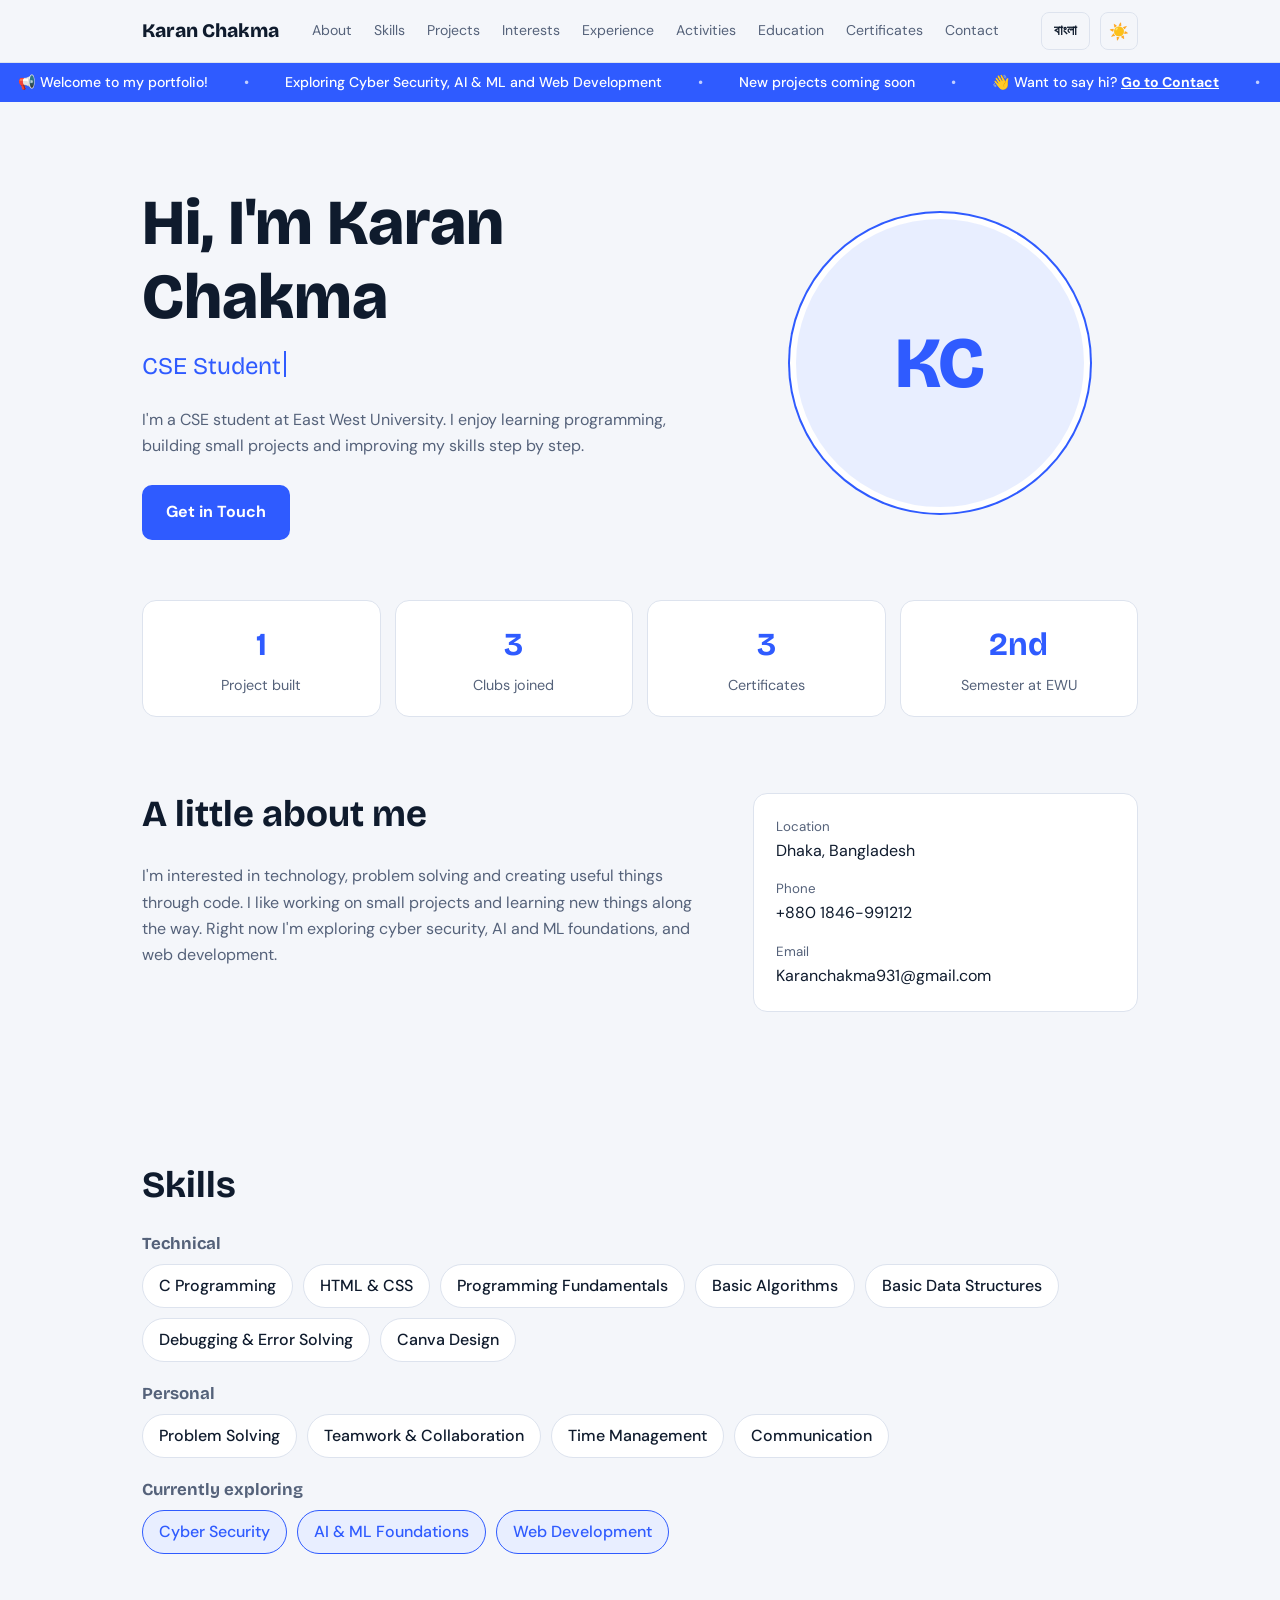
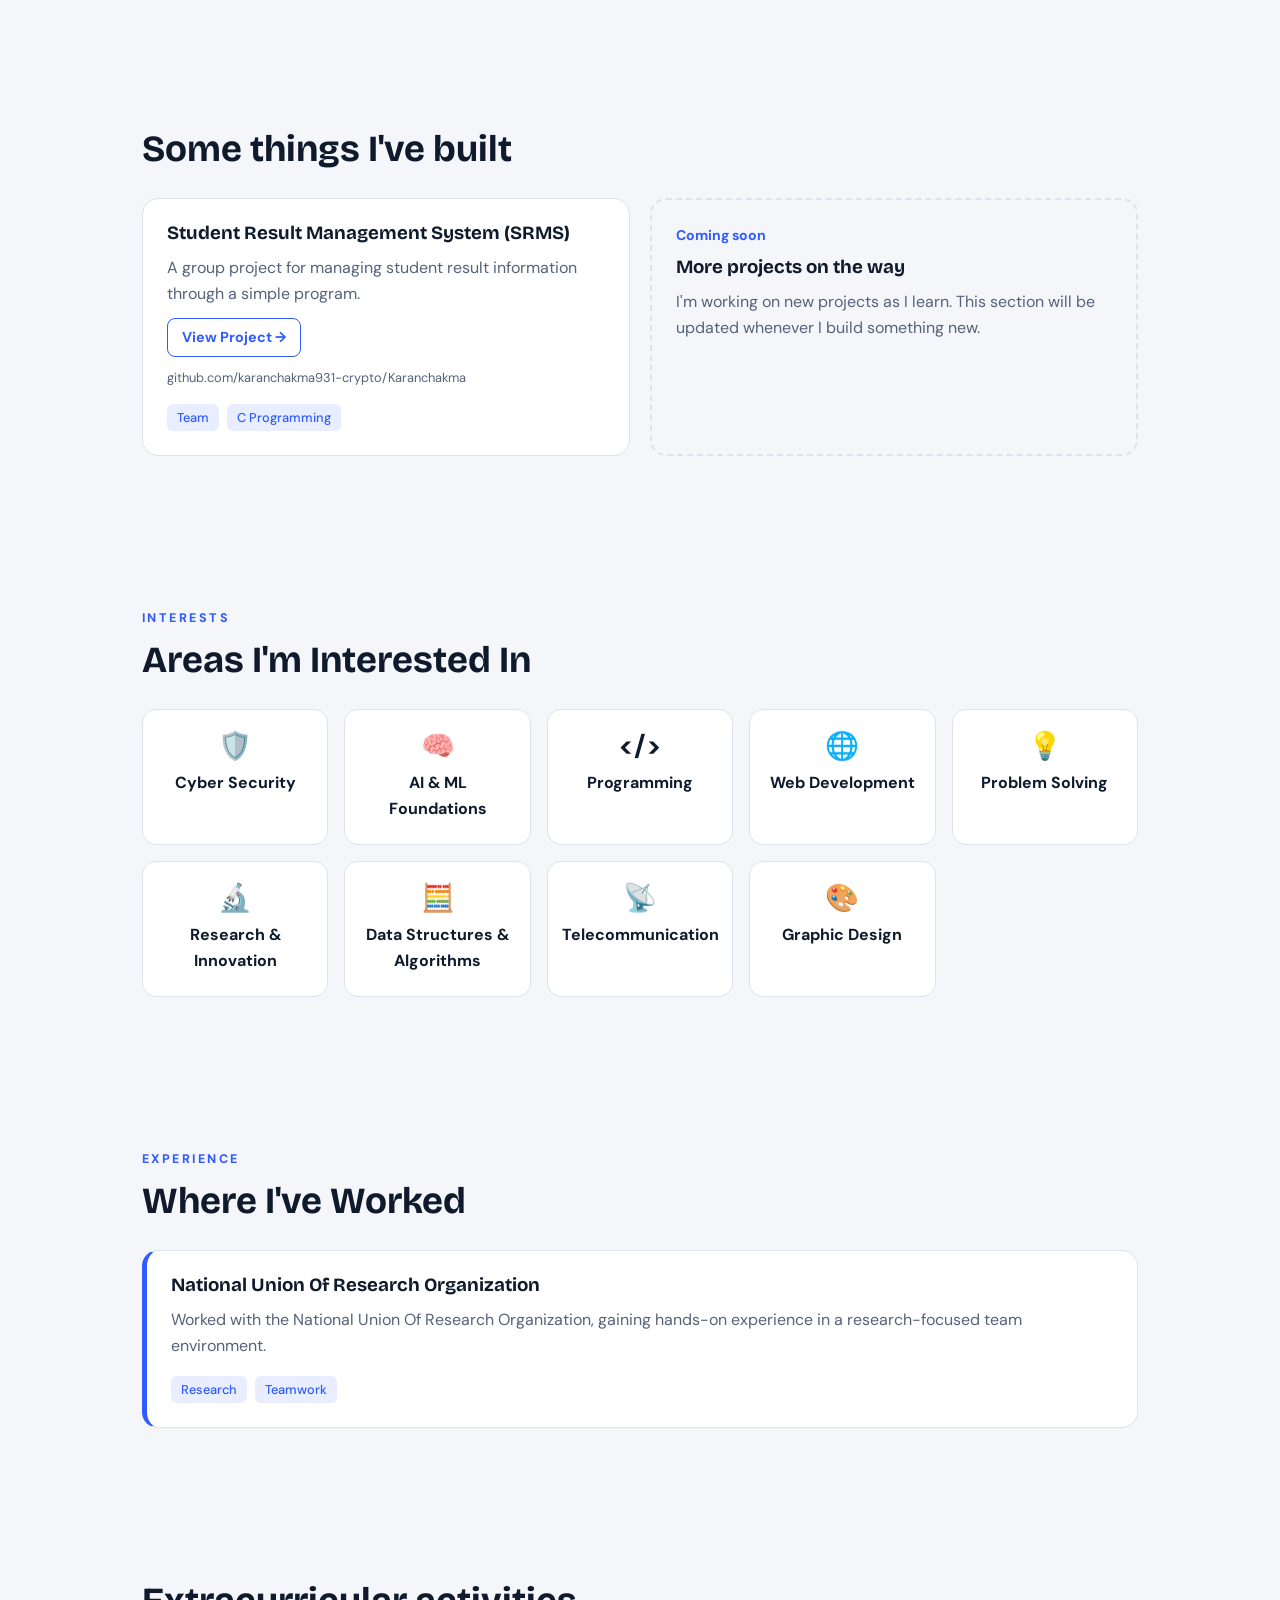
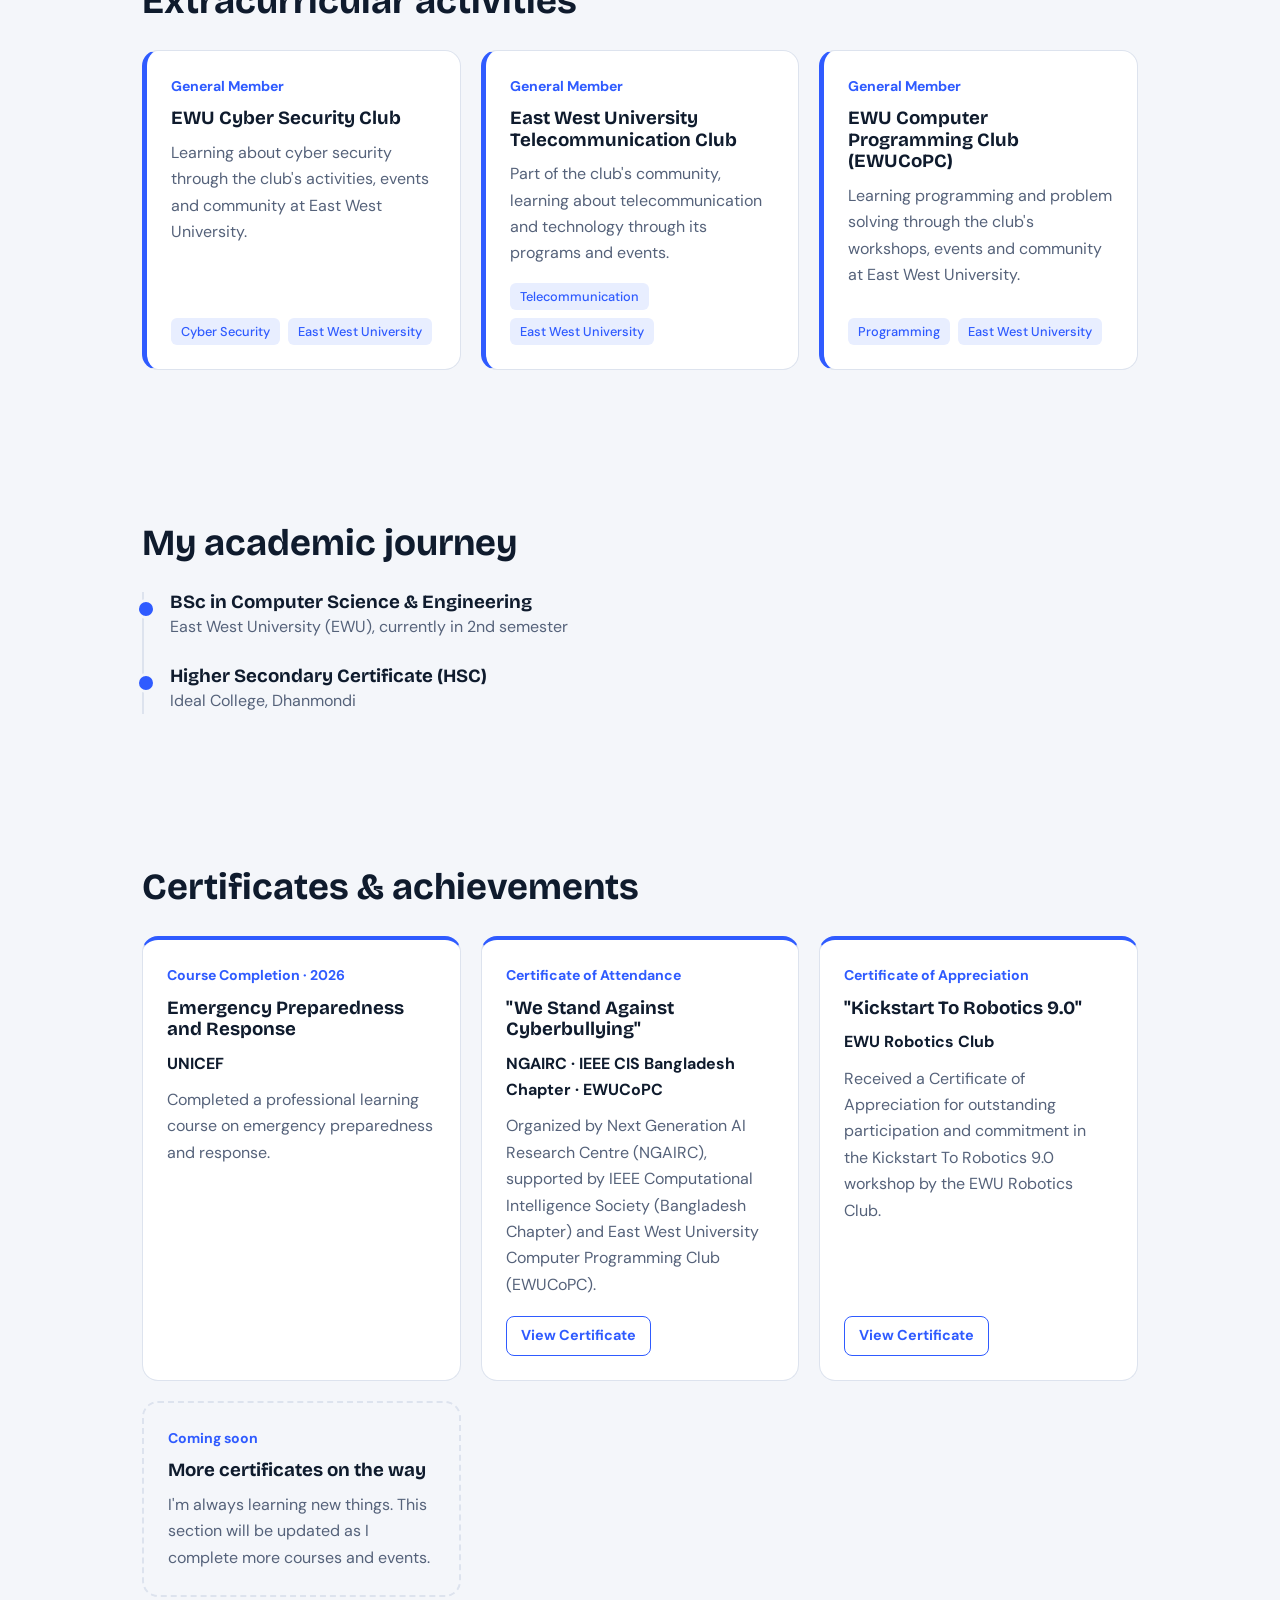
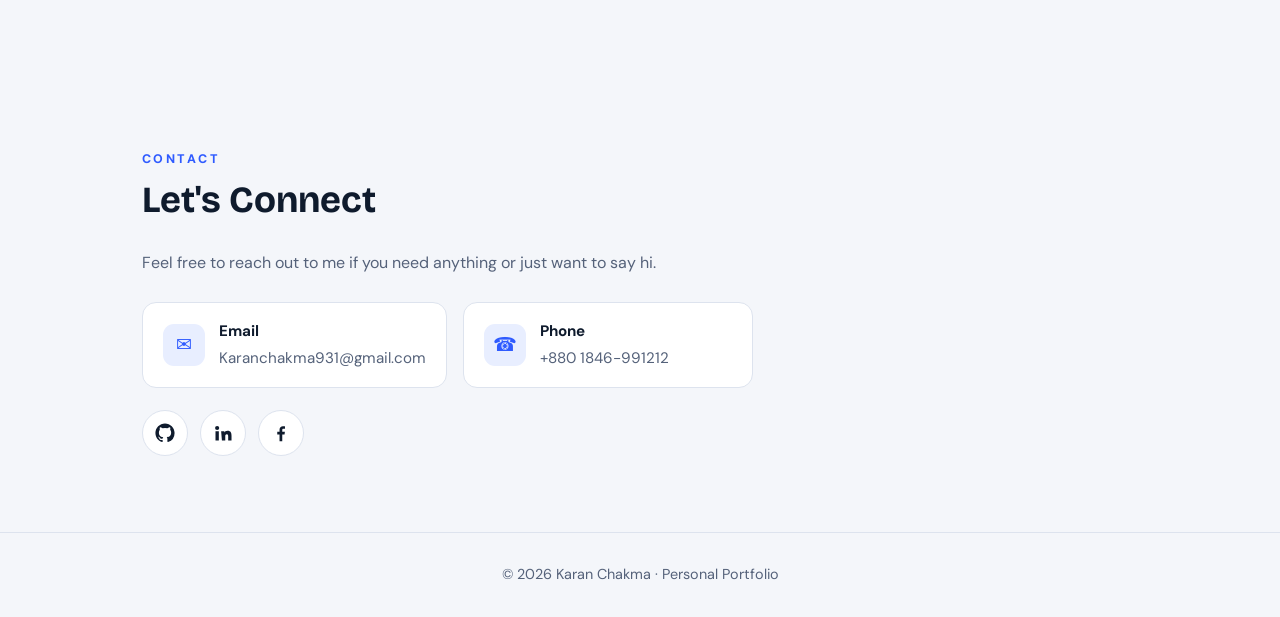
==== commit ba8679fe: "Add files via upload" ====
--- a/index.html
+++ b/index.html
@@ -140,6 +140,19 @@
 #top{position:fixed;right:20px;bottom:20px;opacity:0;pointer-events:none;transition:opacity .2s;background:var(--accent);color:var(--accent-ink);border:none;width:44px;height:44px;border-radius:50%;font-size:1.2rem;cursor:pointer}
 #top.show{opacity:1;pointer-events:auto}
 @media(prefers-reduced-motion:reduce){html{scroll-behavior:auto}.typing::after{animation:none}.btn:hover{transform:none}}
+/* certificate viewer */
+.cert .actions{margin-top:auto;padding-top:8px}
+.lb{position:fixed;inset:0;z-index:50;display:none;flex-direction:column;align-items:center;justify-content:center;gap:14px;padding:18px;background:rgba(8,13,24,.9);backdrop-filter:blur(6px)}
+.lb.open{display:flex;animation:lbin .2s ease}
+@keyframes lbin{from{opacity:0}to{opacity:1}}
+.lb-bar{width:min(1100px,100%);display:flex;align-items:center;gap:10px;color:#fff}
+.lb-title{font-family:'Bricolage Grotesque','Noto Sans Bengali',sans-serif;font-weight:700;font-size:1.05rem;margin-right:auto;min-width:0;overflow:hidden;text-overflow:ellipsis;white-space:nowrap}
+.lb-dl{padding:7px 16px;border-radius:8px;border:1.5px solid rgba(255,255,255,.55);color:#fff;font-weight:700;font-size:.9rem}
+.lb-dl:hover{background:#fff;color:#0D1422}
+.lb-bar .icon-btn{border-color:rgba(255,255,255,.35);color:#fff}
+.lb-bar .icon-btn:hover{background:rgba(255,255,255,.14)}
+.lb img{max-width:min(1100px,100%);max-height:calc(100vh - 110px);max-height:calc(100dvh - 110px);width:auto;height:auto;object-fit:contain;border-radius:8px;background:#fff;box-shadow:0 18px 60px rgba(0,0,0,.55)}
+@media(prefers-reduced-motion:reduce){.lb.open{animation:none}}
 </style>
 </head>
 <body>
@@ -178,7 +191,7 @@
 <div class="wrap"><div class="stats">
   <div class="stat"><b>1</b><span>Project built</span></div>
   <div class="stat"><b>3</b><span>Clubs joined</span></div>
-  <div class="stat"><b>2</b><span>Certificates</span></div>
+  <div class="stat"><b>3</b><span>Certificates</span></div>
   <div class="stat"><b>2nd</b><span>Semester at EWU</span></div>
 </div></div>
 
@@ -296,6 +309,14 @@
       <h3>"We Stand Against Cyberbullying"</h3>
       <p class="issuer">NGAIRC · IEEE CIS Bangladesh Chapter · EWUCoPC</p>
       <p>Organized by Next Generation AI Research Centre (NGAIRC), supported by IEEE Computational Intelligence Society (Bangladesh Chapter) and East West University Computer Programming Club (EWUCoPC).</p>
+      <div class="actions"><a class="gh" href="certificates/cyberbullying-certificate.jpg" data-cert data-title="We Stand Against Cyberbullying" target="_blank" rel="noopener">View Certificate</a></div>
+    </article>
+    <article class="card cert">
+      <span class="role">Certificate of Appreciation</span>
+      <h3>"Kickstart To Robotics 9.0"</h3>
+      <p class="issuer">EWU Robotics Club</p>
+      <p>Received a Certificate of Appreciation for outstanding participation and commitment in the Kickstart To Robotics 9.0 workshop by the EWU Robotics Club.</p>
+      <div class="actions"><a class="gh" href="certificates/robotics-certificate.jpg" data-cert data-title="Kickstart To Robotics 9.0" target="_blank" rel="noopener">View Certificate</a></div>
     </article>
     <article class="card soon">
       <span class="role">Coming soon</span>
@@ -325,6 +346,15 @@
 
 <footer>© 2026 Karan Chakma · Personal Portfolio</footer>
 <button id="top" aria-label="Back to top">↑</button>
+
+<div class="lb" id="lb" role="dialog" aria-modal="true" aria-label="Certificate preview">
+  <div class="lb-bar">
+    <span class="lb-title" id="lbTitle"></span>
+    <a class="lb-dl" id="lbDl" href="#" download>Download</a>
+    <button class="icon-btn" id="lbClose" aria-label="Close">✕</button>
+  </div>
+  <img id="lbImg" alt="">
+</div>
 
 <script>
 // Theme
@@ -338,7 +368,7 @@
 document.getElementById('menu').onclick=()=>links.classList.toggle('open');
 links.addEventListener('click',e=>{if(e.target.tagName==='A')links.classList.remove('open')});
 // Language (EN / বাংলা)
-const BN={"About": "পরিচিতি", "Skills": "দক্ষতা", "Projects": "প্রজেক্ট", "Interests": "আগ্রহ", "Experience": "অভিজ্ঞতা", "Activities": "কার্যক্রম", "Education": "শিক্ষা", "Certificates": "সার্টিফিকেট", "Contact": "যোগাযোগ", "📢 Welcome to my portfolio!": "📢 আমার পোর্টফোলিওতে স্বাগতম!", "Exploring Cyber Security, AI & ML and Web Development": "সাইবার সিকিউরিটি, AI ও ML এবং ওয়েব ডেভেলপমেন্ট নিয়ে শিখছি", "New projects coming soon": "নতুন প্রজেক্ট শীঘ্রই আসছে", "👋 Want to say hi?": "👋 হ্যালো বলতে চান?", "Go to Contact": "যোগাযোগে যান", "Hi, I'm Karan Chakma": "হ্যালো, আমি Karan Chakma", "I'm a CSE student at East West University. I enjoy learning programming, building small projects and improving my skills step by step.": "আমি ইস্ট ওয়েস্ট ইউনিভার্সিটির CSE-র একজন শিক্ষার্থী। আমি প্রোগ্রামিং শিখতে, ছোট ছোট প্রজেক্ট বানাতে এবং ধাপে ধাপে নিজের দক্ষতা বাড়াতে ভালোবাসি।", "Get in Touch": "যোগাযোগ করুন", "Project built": "প্রজেক্ট তৈরি", "Clubs joined": "ক্লাবে যোগদান", "2nd": "২য়", "Semester at EWU": "EWU-তে সেমিস্টার", "A little about me": "আমার সম্পর্কে একটু", "I'm interested in technology, problem solving and creating useful things through code. I like working on small projects and learning new things along the way. Right now I'm exploring cyber security, AI and ML foundations, and web development.": "আমি প্রযুক্তি, সমস্যা সমাধান এবং কোড দিয়ে কাজের জিনিস বানাতে আগ্রহী। আমি ছোট ছোট প্রজেক্টে কাজ করতে এবং পথে নতুন কিছু শিখতে ভালোবাসি। এখন আমি সাইবার সিকিউরিটি, AI ও ML-এর মৌলিক বিষয় এবং ওয়েব ডেভেলপমেন্ট নিয়ে শিখছি।", "Location": "অবস্থান", "Dhaka, Bangladesh": "ঢাকা, বাংলাদেশ", "Phone": "ফোন", "Email": "ইমেইল", "Technical": "টেকনিক্যাল", "Programming Fundamentals": "প্রোগ্রামিং ফান্ডামেন্টালস", "Basic Algorithms": "বেসিক অ্যালগরিদম", "Basic Data Structures": "বেসিক ডেটা স্ট্রাকচার", "Debugging & Error Solving": "ডিবাগিং ও এরর সমাধান", "Canva Design": "Canva ডিজাইন", "Personal": "ব্যক্তিগত", "Problem Solving": "সমস্যা সমাধান", "Teamwork & Collaboration": "টিমওয়ার্ক ও সহযোগিতা", "Time Management": "সময় ব্যবস্থাপনা", "Communication": "যোগাযোগ দক্ষতা", "Currently exploring": "বর্তমানে শিখছি", "Cyber Security": "সাইবার সিকিউরিটি", "AI & ML Foundations": "AI ও ML-এর মৌলিক বিষয়", "Web Development": "ওয়েব ডেভেলপমেন্ট", "Some things I've built": "আমার তৈরি কিছু প্রজেক্ট", "A group project for managing student result information through a simple program.": "শিক্ষার্থীদের ফলাফলের তথ্য ব্যবস্থাপনার জন্য একটি সহজ প্রোগ্রাম নিয়ে গ্রুপ প্রজেক্ট।", "View Project →": "প্রজেক্ট দেখুন →", "Team": "টিম", "Coming soon": "শীঘ্রই আসছে", "More projects on the way": "আরও প্রজেক্ট আসছে", "I'm working on new projects as I learn. This section will be updated whenever I build something new.": "শেখার সাথে সাথে নতুন প্রজেক্টে কাজ করছি। নতুন কিছু বানালেই এই সেকশন আপডেট হবে।", "Areas I'm Interested In": "আমার আগ্রহের ক্ষেত্র", "Programming": "প্রোগ্রামিং", "Research & Innovation": "গবেষণা ও উদ্ভাবন", "Data Structures & Algorithms": "ডেটা স্ট্রাকচার ও অ্যালগরিদম", "Telecommunication": "টেলিকমিউনিকেশন", "Graphic Design": "গ্রাফিক ডিজাইন", "Where I've Worked": "যেখানে কাজ করেছি", "Worked with the National Union Of Research Organization, gaining hands-on experience in a research-focused team environment.": "National Union Of Research Organization-এ কাজ করেছি এবং একটি গবেষণামুখী টিম পরিবেশে হাতে-কলমে অভিজ্ঞতা অর্জন করেছি।", "Research": "গবেষণা", "Teamwork": "টিমওয়ার্ক", "Extracurricular activities": "সহশিক্ষা কার্যক্রম", "General Member": "সাধারণ সদস্য", "Learning about cyber security through the club's activities, events and community at East West University.": "ইস্ট ওয়েস্ট ইউনিভার্সিটিতে ক্লাবের কার্যক্রম, ইভেন্ট ও কমিউনিটির মাধ্যমে সাইবার সিকিউরিটি সম্পর্কে শিখছি।", "East West University": "ইস্ট ওয়েস্ট ইউনিভার্সিটি", "Part of the club's community, learning about telecommunication and technology through its programs and events.": "ক্লাবের কমিউনিটির অংশ হিসেবে এর প্রোগ্রাম ও ইভেন্টের মাধ্যমে টেলিকমিউনিকেশন ও প্রযুক্তি সম্পর্কে শিখছি।", "Learning programming and problem solving through the club's workshops, events and community at East West University.": "ইস্ট ওয়েস্ট ইউনিভার্সিটিতে ক্লাবের ওয়ার্কশপ, ইভেন্ট ও কমিউনিটির মাধ্যমে প্রোগ্রামিং ও সমস্যা সমাধান শিখছি।", "My academic journey": "আমার শিক্ষাজীবন", "BSc in Computer Science & Engineering": "কম্পিউটার সায়েন্স ও ইঞ্জিনিয়ারিং-এ বিএসসি", "East West University (EWU), currently in 2nd semester": "ইস্ট ওয়েস্ট ইউনিভার্সিটি (EWU), বর্তমানে ২য় সেমিস্টারে", "Higher Secondary Certificate (HSC)": "উচ্চ মাধ্যমিক সার্টিফিকেট (HSC)", "Ideal College, Dhanmondi": "আইডিয়াল কলেজ, ধানমন্ডি", "Certificates & achievements": "সার্টিফিকেট ও অর্জন", "Course Completion · 2026": "কোর্স সম্পন্ন · ২০২৬", "Emergency Preparedness and Response": "জরুরি প্রস্তুতি ও সাড়াদান", "Completed a professional learning course on emergency preparedness and response.": "জরুরি প্রস্তুতি ও সাড়াদানের ওপর একটি পেশাদার লার্নিং কোর্স সম্পন্ন করেছি।", "Certificate of Attendance": "অংশগ্রহণের সনদ", "Organized by Next Generation AI Research Centre (NGAIRC), supported by IEEE Computational Intelligence Society (Bangladesh Chapter) and East West University Computer Programming Club (EWUCoPC).": "আয়োজনে Next Generation AI Research Centre (NGAIRC), সহযোগিতায় IEEE Computational Intelligence Society (Bangladesh Chapter) এবং East West University Computer Programming Club (EWUCoPC)।", "More certificates on the way": "আরও সার্টিফিকেট আসছে", "I'm always learning new things. This section will be updated as I complete more courses and events.": "আমি সবসময় নতুন কিছু শিখছি। আরও কোর্স ও ইভেন্ট সম্পন্ন করলে এই সেকশন আপডেট করা হবে।", "Let's Connect": "চলুন যোগাযোগ করি", "Feel free to reach out to me if you need anything or just want to say hi.": "কিছু দরকার হলে বা শুধু হ্যালো বলতে চাইলে নির্দ্বিধায় আমার সাথে যোগাযোগ করুন।", "© 2026 Karan Chakma · Personal Portfolio": "© ২০২৬ Karan Chakma · ব্যক্তিগত পোর্টফোলিও"};
+const BN={"About": "পরিচিতি", "Skills": "দক্ষতা", "Projects": "প্রজেক্ট", "Interests": "আগ্রহ", "Experience": "অভিজ্ঞতা", "Activities": "কার্যক্রম", "Education": "শিক্ষা", "Certificates": "সার্টিফিকেট", "Contact": "যোগাযোগ", "📢 Welcome to my portfolio!": "📢 আমার পোর্টফোলিওতে স্বাগতম!", "Exploring Cyber Security, AI & ML and Web Development": "সাইবার সিকিউরিটি, AI ও ML এবং ওয়েব ডেভেলপমেন্ট নিয়ে শিখছি", "New projects coming soon": "নতুন প্রজেক্ট শীঘ্রই আসছে", "👋 Want to say hi?": "👋 হ্যালো বলতে চান?", "Go to Contact": "যোগাযোগে যান", "Hi, I'm Karan Chakma": "হ্যালো, আমি Karan Chakma", "I'm a CSE student at East West University. I enjoy learning programming, building small projects and improving my skills step by step.": "আমি ইস্ট ওয়েস্ট ইউনিভার্সিটির CSE-র একজন শিক্ষার্থী। আমি প্রোগ্রামিং শিখতে, ছোট ছোট প্রজেক্ট বানাতে এবং ধাপে ধাপে নিজের দক্ষতা বাড়াতে ভালোবাসি।", "Get in Touch": "যোগাযোগ করুন", "Project built": "প্রজেক্ট তৈরি", "Clubs joined": "ক্লাবে যোগদান", "2nd": "২য়", "Semester at EWU": "EWU-তে সেমিস্টার", "A little about me": "আমার সম্পর্কে একটু", "I'm interested in technology, problem solving and creating useful things through code. I like working on small projects and learning new things along the way. Right now I'm exploring cyber security, AI and ML foundations, and web development.": "আমি প্রযুক্তি, সমস্যা সমাধান এবং কোড দিয়ে কাজের জিনিস বানাতে আগ্রহী। আমি ছোট ছোট প্রজেক্টে কাজ করতে এবং পথে নতুন কিছু শিখতে ভালোবাসি। এখন আমি সাইবার সিকিউরিটি, AI ও ML-এর মৌলিক বিষয় এবং ওয়েব ডেভেলপমেন্ট নিয়ে শিখছি।", "Location": "অবস্থান", "Dhaka, Bangladesh": "ঢাকা, বাংলাদেশ", "Phone": "ফোন", "Email": "ইমেইল", "Technical": "টেকনিক্যাল", "Programming Fundamentals": "প্রোগ্রামিং ফান্ডামেন্টালস", "Basic Algorithms": "বেসিক অ্যালগরিদম", "Basic Data Structures": "বেসিক ডেটা স্ট্রাকচার", "Debugging & Error Solving": "ডিবাগিং ও এরর সমাধান", "Canva Design": "Canva ডিজাইন", "Personal": "ব্যক্তিগত", "Problem Solving": "সমস্যা সমাধান", "Teamwork & Collaboration": "টিমওয়ার্ক ও সহযোগিতা", "Time Management": "সময় ব্যবস্থাপনা", "Communication": "যোগাযোগ দক্ষতা", "Currently exploring": "বর্তমানে শিখছি", "Cyber Security": "সাইবার সিকিউরিটি", "AI & ML Foundations": "AI ও ML-এর মৌলিক বিষয়", "Web Development": "ওয়েব ডেভেলপমেন্ট", "Some things I've built": "আমার তৈরি কিছু প্রজেক্ট", "A group project for managing student result information through a simple program.": "শিক্ষার্থীদের ফলাফলের তথ্য ব্যবস্থাপনার জন্য একটি সহজ প্রোগ্রাম নিয়ে গ্রুপ প্রজেক্ট।", "View Project →": "প্রজেক্ট দেখুন →", "Team": "টিম", "Coming soon": "শীঘ্রই আসছে", "More projects on the way": "আরও প্রজেক্ট আসছে", "I'm working on new projects as I learn. This section will be updated whenever I build something new.": "শেখার সাথে সাথে নতুন প্রজেক্টে কাজ করছি। নতুন কিছু বানালেই এই সেকশন আপডেট হবে।", "Areas I'm Interested In": "আমার আগ্রহের ক্ষেত্র", "Programming": "প্রোগ্রামিং", "Research & Innovation": "গবেষণা ও উদ্ভাবন", "Data Structures & Algorithms": "ডেটা স্ট্রাকচার ও অ্যালগরিদম", "Telecommunication": "টেলিকমিউনিকেশন", "Graphic Design": "গ্রাফিক ডিজাইন", "Where I've Worked": "যেখানে কাজ করেছি", "Worked with the National Union Of Research Organization, gaining hands-on experience in a research-focused team environment.": "National Union Of Research Organization-এ কাজ করেছি এবং একটি গবেষণামুখী টিম পরিবেশে হাতে-কলমে অভিজ্ঞতা অর্জন করেছি।", "Research": "গবেষণা", "Teamwork": "টিমওয়ার্ক", "Extracurricular activities": "সহশিক্ষা কার্যক্রম", "General Member": "সাধারণ সদস্য", "Learning about cyber security through the club's activities, events and community at East West University.": "ইস্ট ওয়েস্ট ইউনিভার্সিটিতে ক্লাবের কার্যক্রম, ইভেন্ট ও কমিউনিটির মাধ্যমে সাইবার সিকিউরিটি সম্পর্কে শিখছি।", "East West University": "ইস্ট ওয়েস্ট ইউনিভার্সিটি", "Part of the club's community, learning about telecommunication and technology through its programs and events.": "ক্লাবের কমিউনিটির অংশ হিসেবে এর প্রোগ্রাম ও ইভেন্টের মাধ্যমে টেলিকমিউনিকেশন ও প্রযুক্তি সম্পর্কে শিখছি।", "Learning programming and problem solving through the club's workshops, events and community at East West University.": "ইস্ট ওয়েস্ট ইউনিভার্সিটিতে ক্লাবের ওয়ার্কশপ, ইভেন্ট ও কমিউনিটির মাধ্যমে প্রোগ্রামিং ও সমস্যা সমাধান শিখছি।", "My academic journey": "আমার শিক্ষাজীবন", "BSc in Computer Science & Engineering": "কম্পিউটার সায়েন্স ও ইঞ্জিনিয়ারিং-এ বিএসসি", "East West University (EWU), currently in 2nd semester": "ইস্ট ওয়েস্ট ইউনিভার্সিটি (EWU), বর্তমানে ২য় সেমিস্টারে", "Higher Secondary Certificate (HSC)": "উচ্চ মাধ্যমিক সার্টিফিকেট (HSC)", "Ideal College, Dhanmondi": "আইডিয়াল কলেজ, ধানমন্ডি", "Certificates & achievements": "সার্টিফিকেট ও অর্জন", "Course Completion · 2026": "কোর্স সম্পন্ন · ২০২৬", "Emergency Preparedness and Response": "জরুরি প্রস্তুতি ও সাড়াদান", "Completed a professional learning course on emergency preparedness and response.": "জরুরি প্রস্তুতি ও সাড়াদানের ওপর একটি পেশাদার লার্নিং কোর্স সম্পন্ন করেছি।", "Certificate of Attendance": "অংশগ্রহণের সনদ", "Organized by Next Generation AI Research Centre (NGAIRC), supported by IEEE Computational Intelligence Society (Bangladesh Chapter) and East West University Computer Programming Club (EWUCoPC).": "আয়োজনে Next Generation AI Research Centre (NGAIRC), সহযোগিতায় IEEE Computational Intelligence Society (Bangladesh Chapter) এবং East West University Computer Programming Club (EWUCoPC)।", "More certificates on the way": "আরও সার্টিফিকেট আসছে", "I'm always learning new things. This section will be updated as I complete more courses and events.": "আমি সবসময় নতুন কিছু শিখছি। আরও কোর্স ও ইভেন্ট সম্পন্ন করলে এই সেকশন আপডেট করা হবে।", "Let's Connect": "চলুন যোগাযোগ করি", "Feel free to reach out to me if you need anything or just want to say hi.": "কিছু দরকার হলে বা শুধু হ্যালো বলতে চাইলে নির্দ্বিধায় আমার সাথে যোগাযোগ করুন।", "© 2026 Karan Chakma · Personal Portfolio": "© ২০২৬ Karan Chakma · ব্যক্তিগত পোর্টফোলিও", "View Certificate": "সার্টিফিকেট দেখুন", "Download": "ডাউনলোড", "Certificate of Appreciation": "প্রশংসাপত্র", "Received a Certificate of Appreciation for outstanding participation and commitment in the Kickstart To Robotics 9.0 workshop by the EWU Robotics Club.": "EWU Robotics Club আয়োজিত Kickstart To Robotics 9.0 ওয়ার্কশপে অসাধারণ অংশগ্রহণ ও প্রতিশ্রুতির জন্য প্রশংসাপত্র পেয়েছি।"};
 const WORDS={en:['CSE Student','Aspiring Software Engineer','Cyber Security Learner','Web Developer'],bn:['CSE শিক্ষার্থী','ভবিষ্যৎ সফটওয়্যার ইঞ্জিনিয়ার','সাইবার সিকিউরিটি শিক্ষার্থী','ওয়েব ডেভেলপার']};
 const norm=t=>t.replace(/\s+/g,' ').trim();
 const tnodes=[];
@@ -364,6 +394,16 @@
 langBtn.onclick=()=>{const l=lang==='en'?'bn':'en';setLang(l);try{localStorage.setItem('lang',l)}catch(e){}};
 let savedLang=null;try{savedLang=localStorage.getItem('lang')}catch(e){}
 setLang(savedLang==='bn'?'bn':'en');
+// Certificate viewer
+const lb=document.getElementById('lb'),lbImg=document.getElementById('lbImg'),lbTitle=document.getElementById('lbTitle'),lbDl=document.getElementById('lbDl'),lbClose=document.getElementById('lbClose');
+let lbFrom=null;
+function openLb(a){lbFrom=a;const src=a.getAttribute('href');lbImg.src=src;lbImg.alt=a.dataset.title||'Certificate';lbTitle.textContent=a.dataset.title||'';lbDl.href=src;lbDl.setAttribute('download',src.split('/').pop());lb.classList.add('open');document.body.style.overflow='hidden';lbClose.focus()}
+function closeLb(){lb.classList.remove('open');document.body.style.overflow='';lbImg.removeAttribute('src');if(lbFrom)lbFrom.focus()}
+document.querySelectorAll('a[data-cert]').forEach(a=>a.addEventListener('click',e=>{e.preventDefault();openLb(a)}));
+lbClose.onclick=closeLb;
+lb.addEventListener('click',e=>{if(e.target===lb)closeLb()});
+lb.addEventListener('keydown',e=>{if(e.key!=='Tab')return;const f=[lbDl,lbClose],i=f.indexOf(document.activeElement);e.preventDefault();f[(i+(e.shiftKey?-1:1)+f.length)%f.length].focus()});
+addEventListener('keydown',e=>{if(e.key==='Escape'&&lb.classList.contains('open'))closeLb()});
 // Active nav + back to top
 const secs=[...document.querySelectorAll('main section[id]')],navA=[...links.querySelectorAll('a')];
 const topBtn=document.getElementById('top');
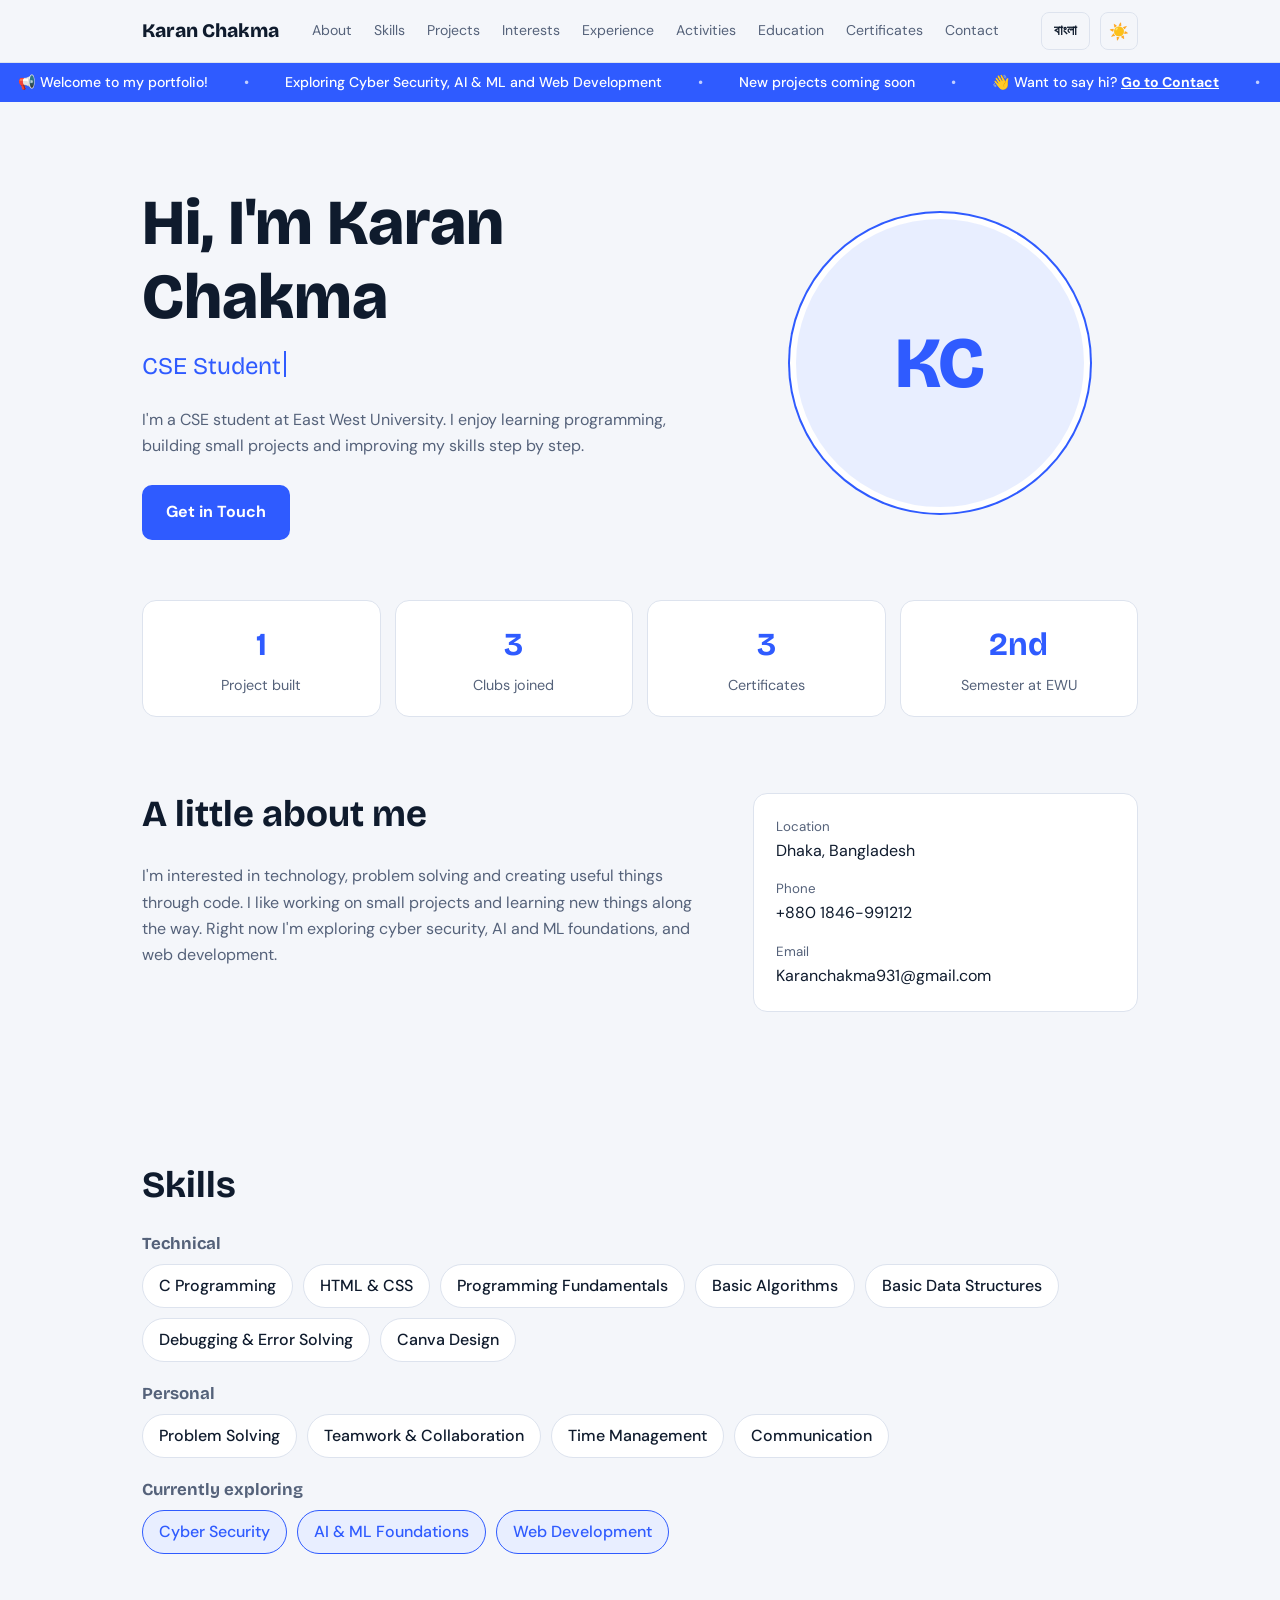
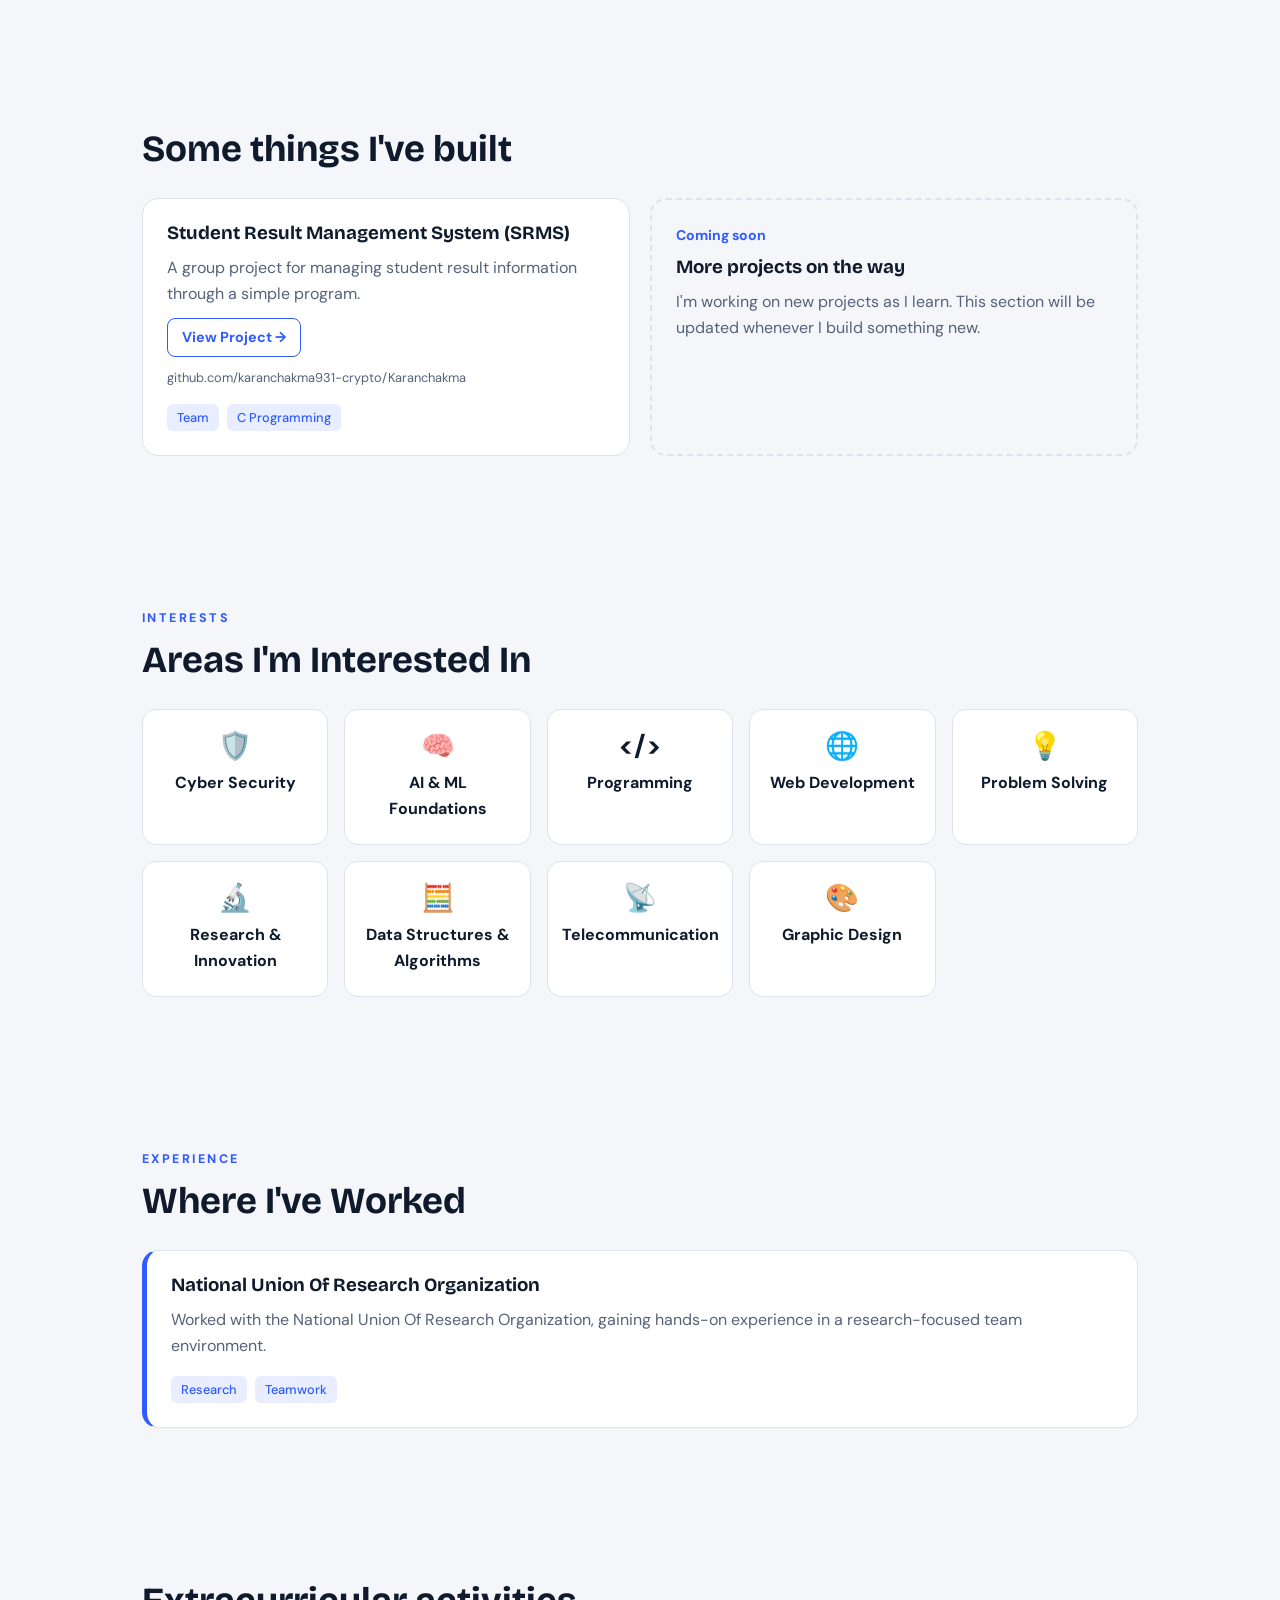
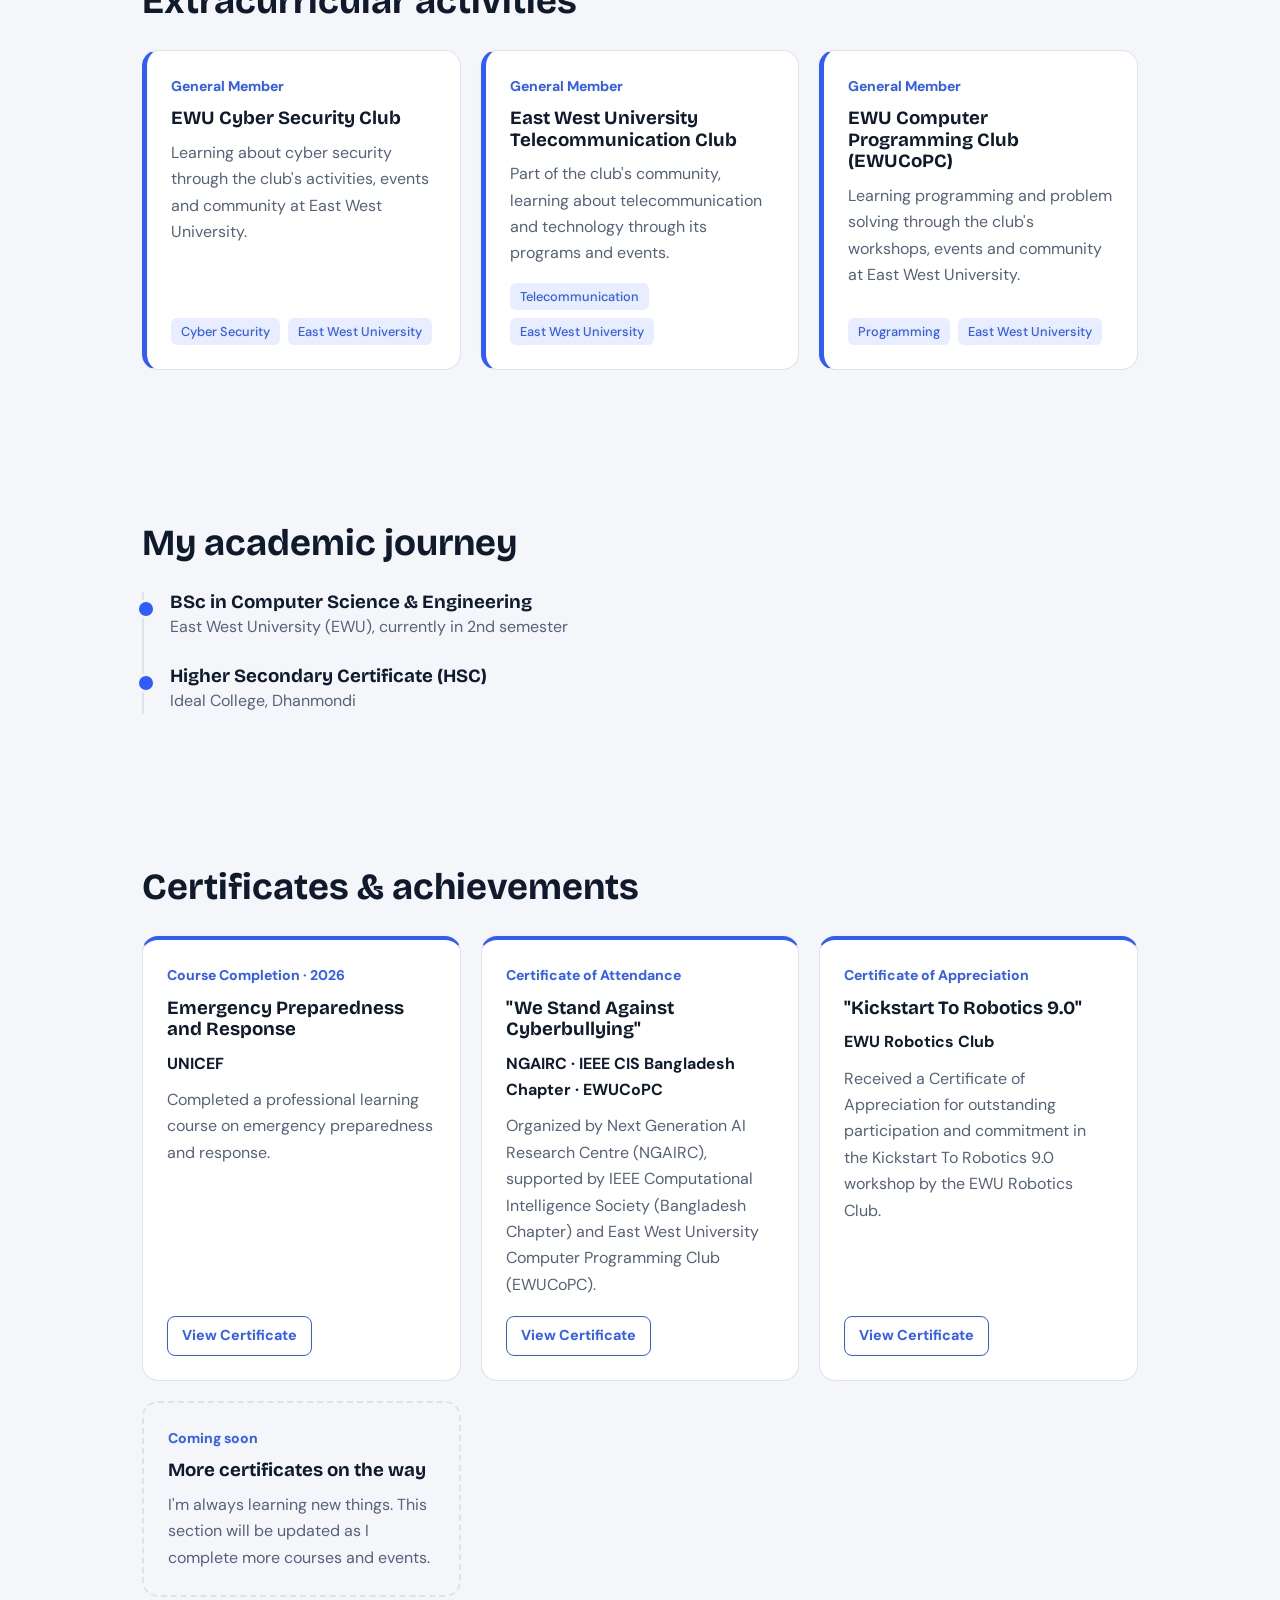
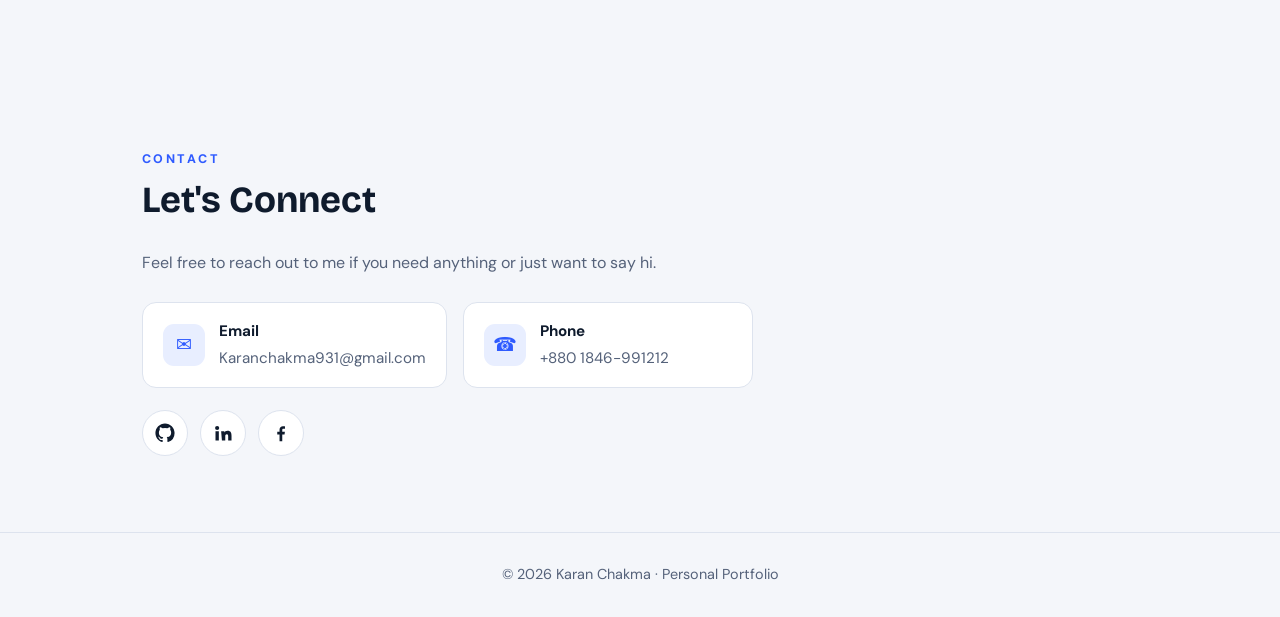
==== commit 949ea777: "Add files via upload" ====
--- a/index.html
+++ b/index.html
@@ -303,20 +303,21 @@
       <h3>Emergency Preparedness and Response</h3>
       <p class="issuer">UNICEF</p>
       <p>Completed a professional learning course on emergency preparedness and response.</p>
+      <div class="actions"><a class="gh" href="#" data-cert="unicef" data-file="Karan-Chakma-UNICEF-Emergency-Preparedness-Certificate.jpg" data-title="Emergency Preparedness and Response">View Certificate</a></div>
     </article>
     <article class="card cert">
       <span class="role">Certificate of Attendance</span>
       <h3>"We Stand Against Cyberbullying"</h3>
       <p class="issuer">NGAIRC · IEEE CIS Bangladesh Chapter · EWUCoPC</p>
       <p>Organized by Next Generation AI Research Centre (NGAIRC), supported by IEEE Computational Intelligence Society (Bangladesh Chapter) and East West University Computer Programming Club (EWUCoPC).</p>
-      <div class="actions"><a class="gh" href="certificates/cyberbullying-certificate.jpg" data-cert data-title="We Stand Against Cyberbullying" target="_blank" rel="noopener">View Certificate</a></div>
+      <div class="actions"><a class="gh" href="#" data-cert="cyber" data-file="Karan-Chakma-Cyberbullying-Certificate.jpg" data-title="We Stand Against Cyberbullying">View Certificate</a></div>
     </article>
     <article class="card cert">
       <span class="role">Certificate of Appreciation</span>
       <h3>"Kickstart To Robotics 9.0"</h3>
       <p class="issuer">EWU Robotics Club</p>
       <p>Received a Certificate of Appreciation for outstanding participation and commitment in the Kickstart To Robotics 9.0 workshop by the EWU Robotics Club.</p>
-      <div class="actions"><a class="gh" href="certificates/robotics-certificate.jpg" data-cert data-title="Kickstart To Robotics 9.0" target="_blank" rel="noopener">View Certificate</a></div>
+      <div class="actions"><a class="gh" href="#" data-cert="robo" data-file="Karan-Chakma-Robotics-Certificate.jpg" data-title="Kickstart To Robotics 9.0">View Certificate</a></div>
     </article>
     <article class="card soon">
       <span class="role">Coming soon</span>
@@ -396,8 +397,9 @@
 setLang(savedLang==='bn'?'bn':'en');
 // Certificate viewer
 const lb=document.getElementById('lb'),lbImg=document.getElementById('lbImg'),lbTitle=document.getElementById('lbTitle'),lbDl=document.getElementById('lbDl'),lbClose=document.getElementById('lbClose');
+const CERTS={unicef:"[data-uri]",cyber:"[data-uri]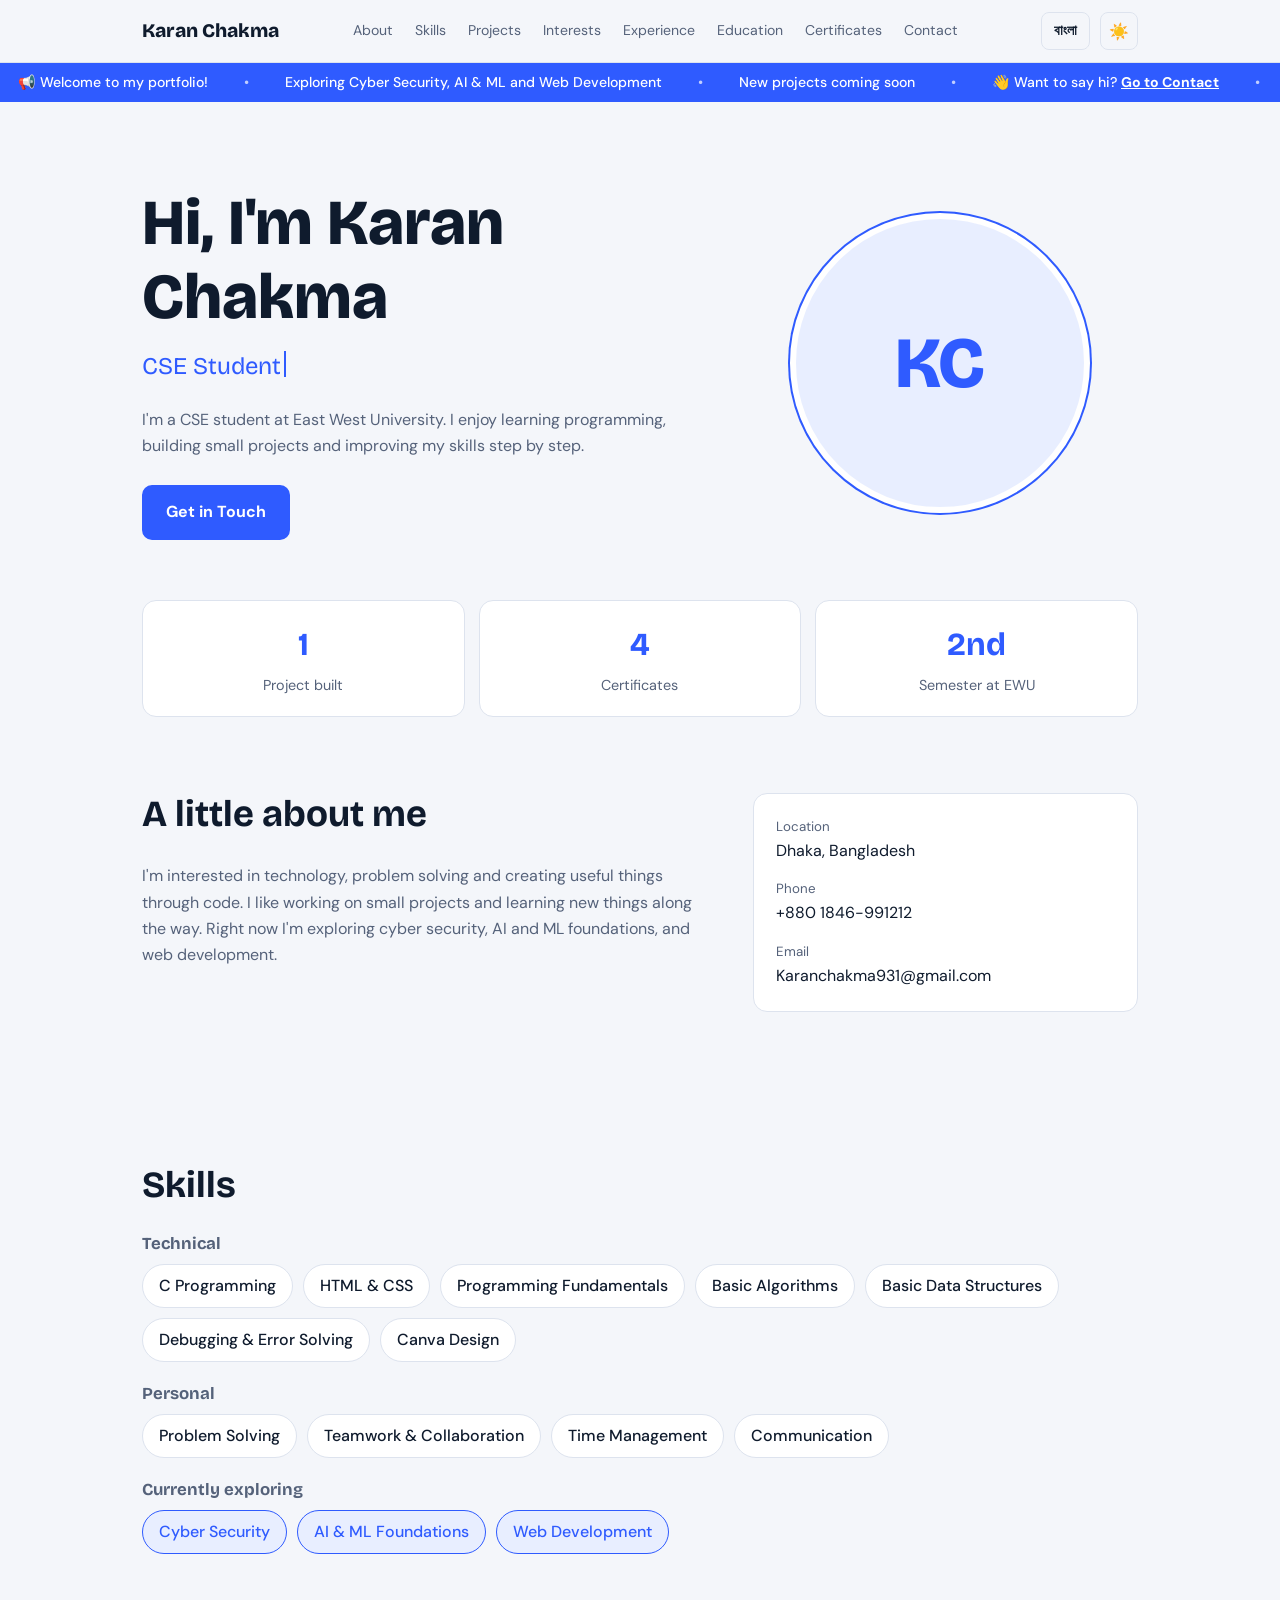
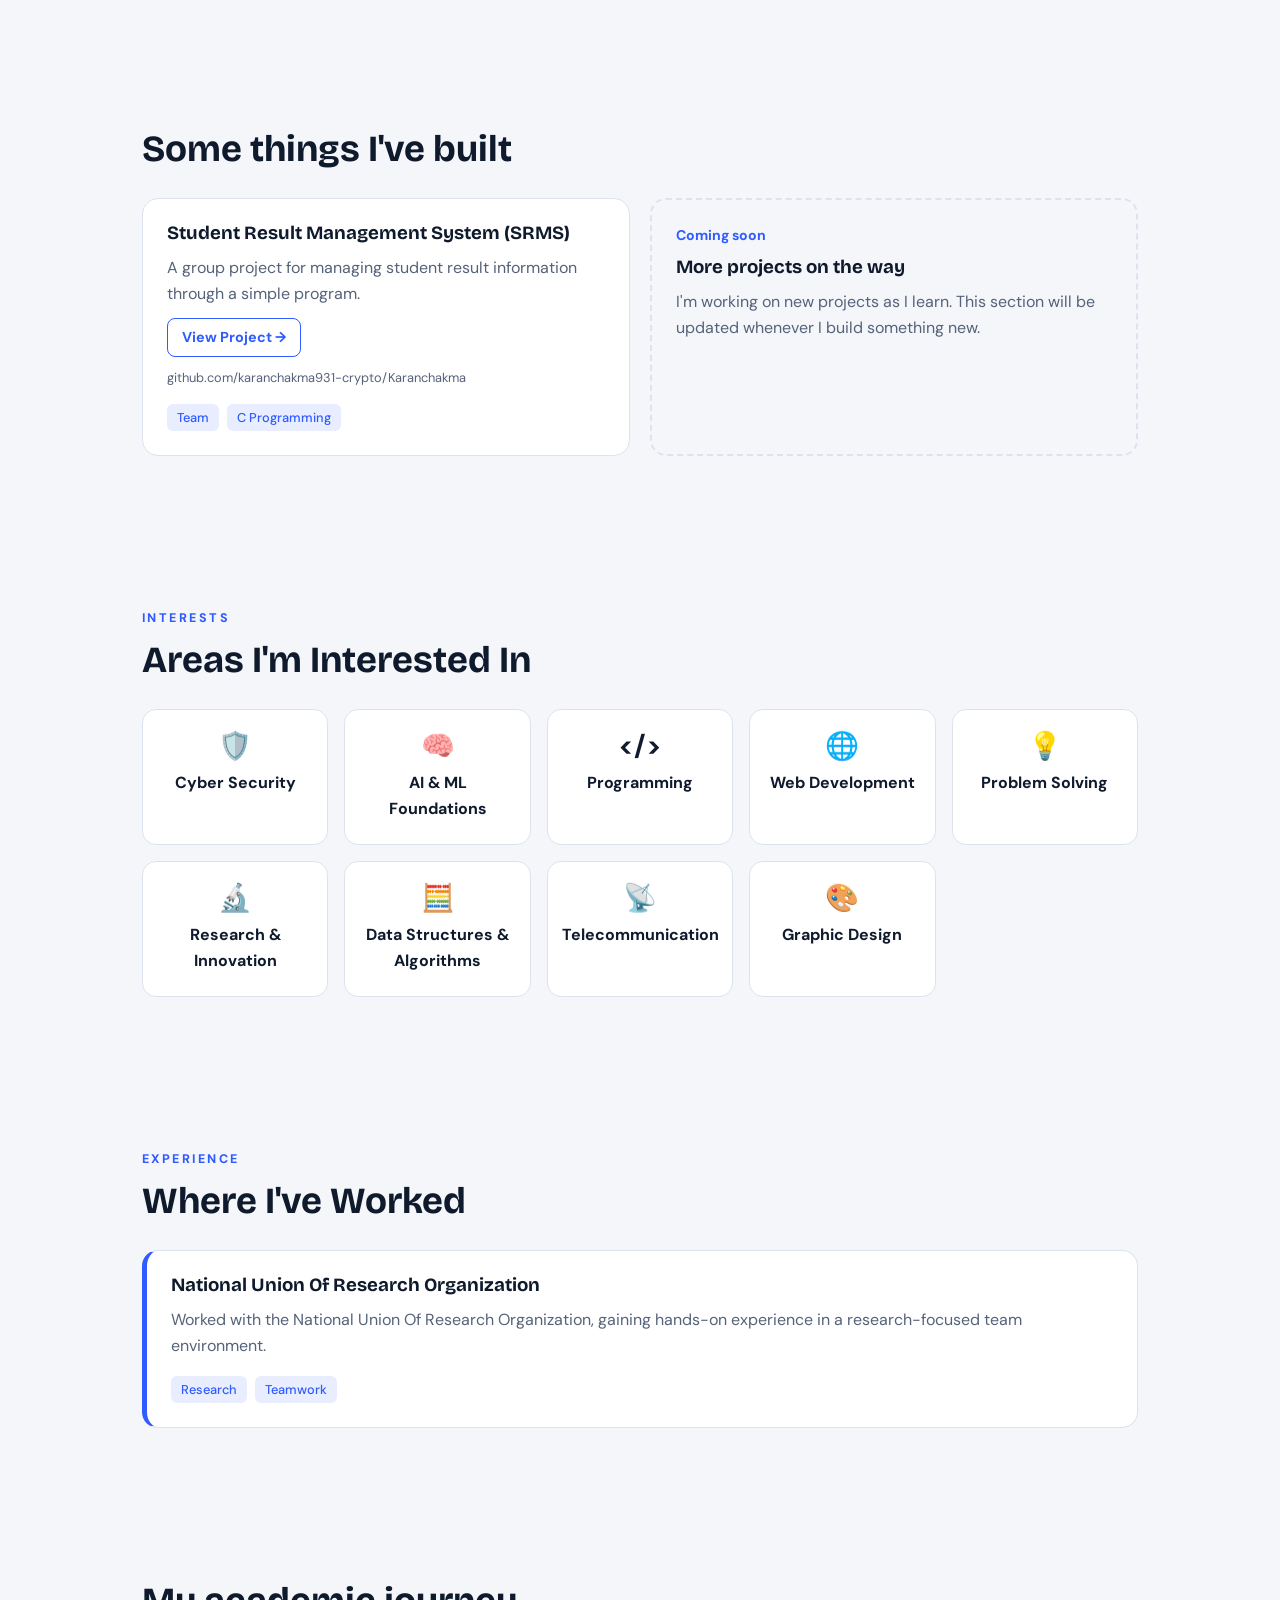
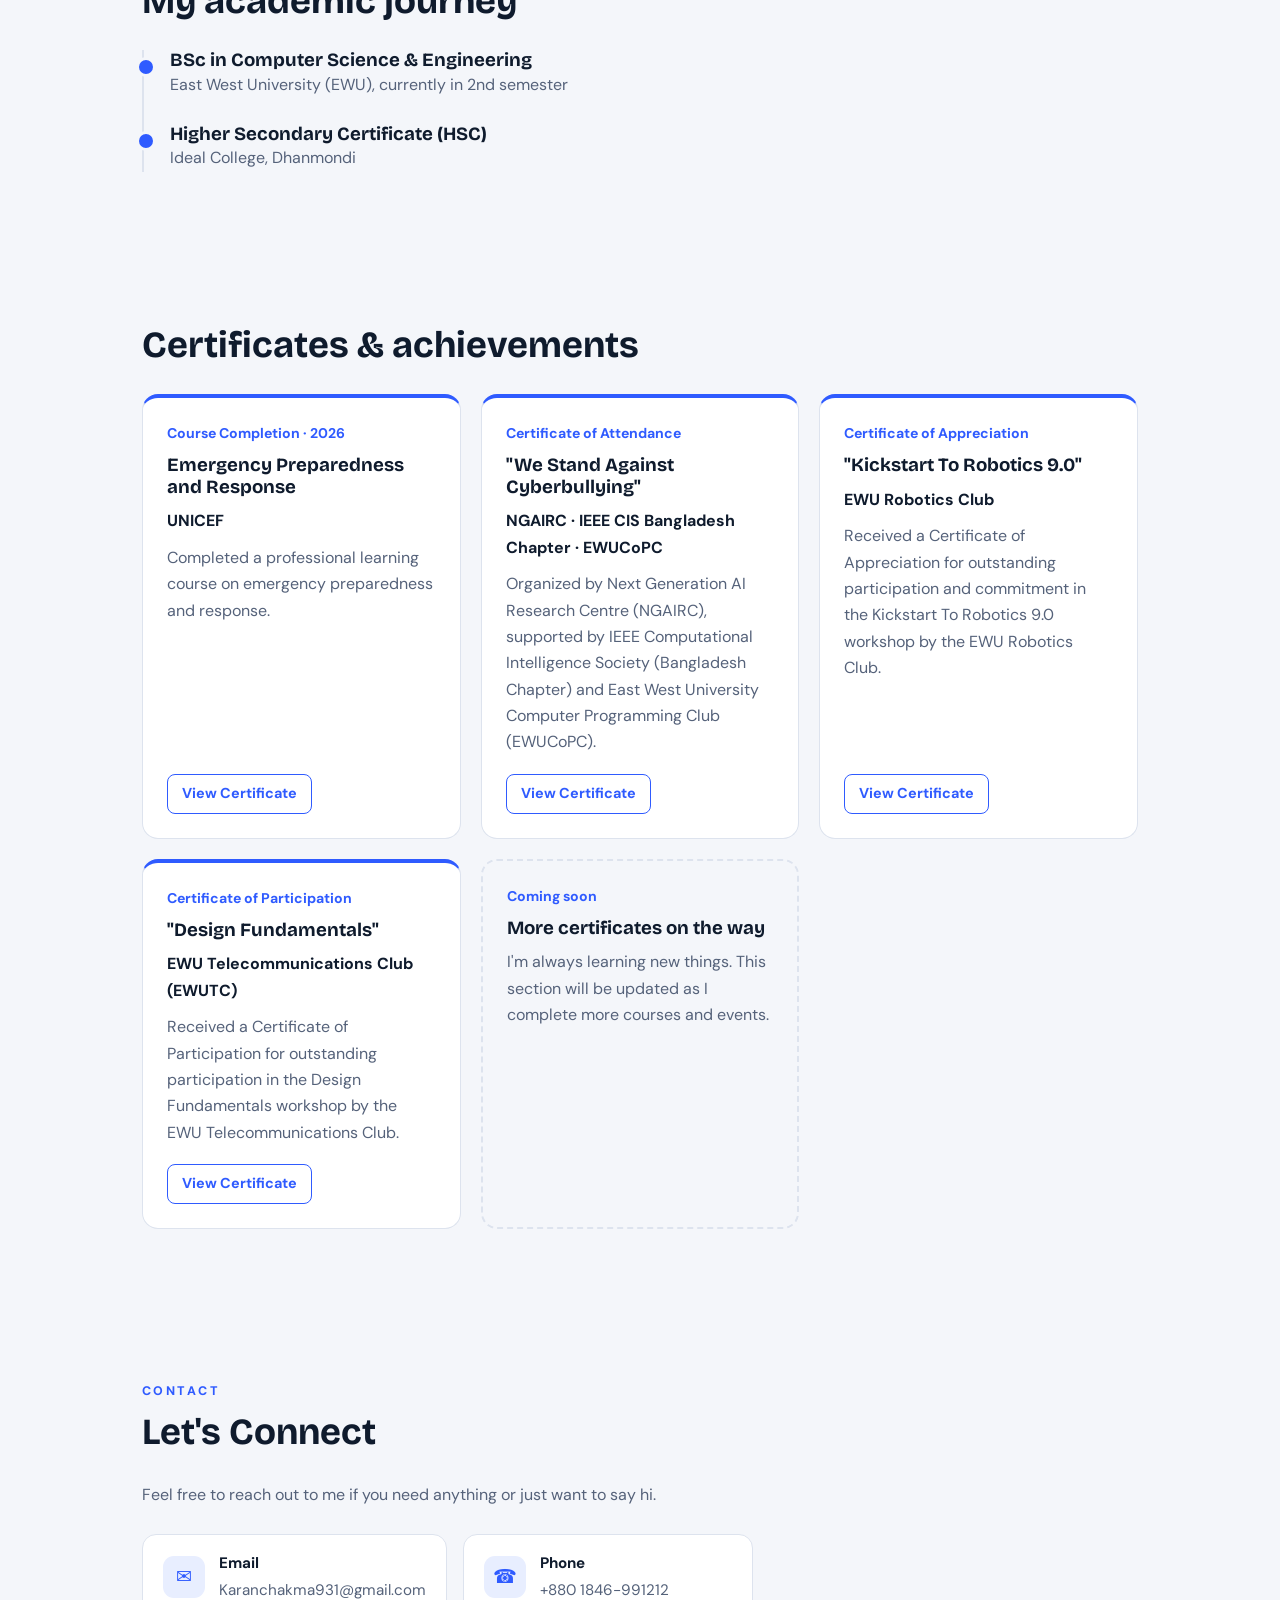
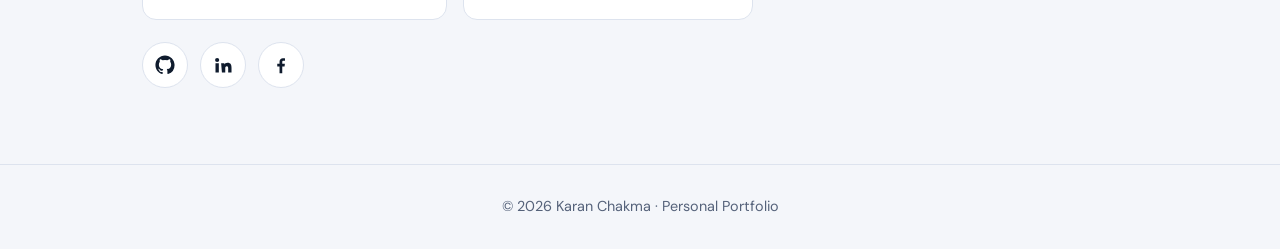
==== commit 91f2d0c4: "Add files via upload" ====
--- a/index.html
+++ b/index.html
@@ -61,11 +61,11 @@
 @keyframes marquee{from{transform:translateX(0)}to{transform:translateX(-50%)}}
 @media(prefers-reduced-motion:reduce){.notice{white-space:normal;text-align:center;padding:8px 22px}.notice-track{animation:none;width:auto}.notice-set+.notice-set{display:none}.notice-set{flex-wrap:wrap;justify-content:center}}
 /* stats */
-.stats{display:grid;grid-template-columns:repeat(4,1fr);gap:14px;margin-top:-10px}
+.stats{display:grid;grid-template-columns:repeat(3,1fr);gap:14px;margin-top:-10px}
 .stat{background:var(--surface);border:1px solid var(--line);border-radius:14px;padding:18px;text-align:center}
 .stat b{display:block;font-family:'Bricolage Grotesque','Noto Sans Bengali',sans-serif;font-size:2rem;color:var(--accent)}
 .stat span{color:var(--muted);font-size:.9rem}
-@media(max-width:640px){.stats{grid-template-columns:repeat(2,1fr)}}
+@media(max-width:640px){.stats{grid-template-columns:repeat(2,1fr)}.stat:last-child{grid-column:1/-1}}
 /* about */
 .about-grid{display:grid;grid-template-columns:1.5fr 1fr;gap:34px}
 .info{background:var(--surface);border:1px solid var(--line);border-radius:14px;padding:22px;display:grid;gap:14px}
@@ -159,7 +159,7 @@
 <header><div class="wrap"><nav>
   <a href="#home" class="logo">Karan Chakma</a>
   <div class="links" id="links">
-    <a href="#about">About</a><a href="#skills">Skills</a><a href="#projects">Projects</a><a href="#interests">Interests</a><a href="#experience">Experience</a><a href="#activities">Activities</a><a href="#education">Education</a><a href="#certificates">Certificates</a><a href="#contact">Contact</a>
+    <a href="#about">About</a><a href="#skills">Skills</a><a href="#projects">Projects</a><a href="#interests">Interests</a><a href="#experience">Experience</a><a href="#education">Education</a><a href="#certificates">Certificates</a><a href="#contact">Contact</a>
   </div>
   <div class="nav-actions">
     <button class="icon-btn lang" id="lang" aria-label="Switch language / ভাষা পরিবর্তন">বাংলা</button>
@@ -190,8 +190,7 @@
 
 <div class="wrap"><div class="stats">
   <div class="stat"><b>1</b><span>Project built</span></div>
-  <div class="stat"><b>3</b><span>Clubs joined</span></div>
-  <div class="stat"><b>3</b><span>Certificates</span></div>
+  <div class="stat"><b>4</b><span>Certificates</span></div>
   <div class="stat"><b>2nd</b><span>Semester at EWU</span></div>
 </div></div>
 
@@ -263,30 +262,6 @@
   </div>
 </div></section>
 
-<section id="activities"><div class="wrap">
-  <h2>Extracurricular activities</h2>
-  <div class="grid">
-    <article class="card club">
-      <span class="role">General Member</span>
-      <h3>EWU Cyber Security Club</h3>
-      <p>Learning about cyber security through the club's activities, events and community at East West University.</p>
-      <div class="tags"><span class="tag">Cyber Security</span><span class="tag">East West University</span></div>
-    </article>
-    <article class="card club">
-      <span class="role">General Member</span>
-      <h3>East West University Telecommunication Club</h3>
-      <p>Part of the club's community, learning about telecommunication and technology through its programs and events.</p>
-      <div class="tags"><span class="tag">Telecommunication</span><span class="tag">East West University</span></div>
-    </article>
-    <article class="card club">
-      <span class="role">General Member</span>
-      <h3>EWU Computer Programming Club (EWUCoPC)</h3>
-      <p>Learning programming and problem solving through the club's workshops, events and community at East West University.</p>
-      <div class="tags"><span class="tag">Programming</span><span class="tag">East West University</span></div>
-    </article>
-  </div>
-</div></section>
-
 <section id="education"><div class="wrap">
   <h2>My academic journey</h2>
   <div class="timeline">
@@ -318,6 +293,13 @@
       <p class="issuer">EWU Robotics Club</p>
       <p>Received a Certificate of Appreciation for outstanding participation and commitment in the Kickstart To Robotics 9.0 workshop by the EWU Robotics Club.</p>
       <div class="actions"><a class="gh" href="#" data-cert="robo" data-file="Karan-Chakma-Robotics-Certificate.jpg" data-title="Kickstart To Robotics 9.0">View Certificate</a></div>
+    </article>
+    <article class="card cert">
+      <span class="role">Certificate of Participation</span>
+      <h3>"Design Fundamentals"</h3>
+      <p class="issuer">EWU Telecommunications Club (EWUTC)</p>
+      <p>Received a Certificate of Participation for outstanding participation in the Design Fundamentals workshop by the EWU Telecommunications Club.</p>
+      <div class="actions"><a class="gh" href="#" data-cert="design" data-file="Karan-Chakma-Design-Fundamentals-Certificate.jpg" data-title="Design Fundamentals">View Certificate</a></div>
     </article>
     <article class="card soon">
       <span class="role">Coming soon</span>
@@ -369,7 +351,7 @@
 document.getElementById('menu').onclick=()=>links.classList.toggle('open');
 links.addEventListener('click',e=>{if(e.target.tagName==='A')links.classList.remove('open')});
 // Language (EN / বাংলা)
-const BN={"About": "পরিচিতি", "Skills": "দক্ষতা", "Projects": "প্রজেক্ট", "Interests": "আগ্রহ", "Experience": "অভিজ্ঞতা", "Activities": "কার্যক্রম", "Education": "শিক্ষা", "Certificates": "সার্টিফিকেট", "Contact": "যোগাযোগ", "📢 Welcome to my portfolio!": "📢 আমার পোর্টফোলিওতে স্বাগতম!", "Exploring Cyber Security, AI & ML and Web Development": "সাইবার সিকিউরিটি, AI ও ML এবং ওয়েব ডেভেলপমেন্ট নিয়ে শিখছি", "New projects coming soon": "নতুন প্রজেক্ট শীঘ্রই আসছে", "👋 Want to say hi?": "👋 হ্যালো বলতে চান?", "Go to Contact": "যোগাযোগে যান", "Hi, I'm Karan Chakma": "হ্যালো, আমি Karan Chakma", "I'm a CSE student at East West University. I enjoy learning programming, building small projects and improving my skills step by step.": "আমি ইস্ট ওয়েস্ট ইউনিভার্সিটির CSE-র একজন শিক্ষার্থী। আমি প্রোগ্রামিং শিখতে, ছোট ছোট প্রজেক্ট বানাতে এবং ধাপে ধাপে নিজের দক্ষতা বাড়াতে ভালোবাসি।", "Get in Touch": "যোগাযোগ করুন", "Project built": "প্রজেক্ট তৈরি", "Clubs joined": "ক্লাবে যোগদান", "2nd": "২য়", "Semester at EWU": "EWU-তে সেমিস্টার", "A little about me": "আমার সম্পর্কে একটু", "I'm interested in technology, problem solving and creating useful things through code. I like working on small projects and learning new things along the way. Right now I'm exploring cyber security, AI and ML foundations, and web development.": "আমি প্রযুক্তি, সমস্যা সমাধান এবং কোড দিয়ে কাজের জিনিস বানাতে আগ্রহী। আমি ছোট ছোট প্রজেক্টে কাজ করতে এবং পথে নতুন কিছু শিখতে ভালোবাসি। এখন আমি সাইবার সিকিউরিটি, AI ও ML-এর মৌলিক বিষয় এবং ওয়েব ডেভেলপমেন্ট নিয়ে শিখছি।", "Location": "অবস্থান", "Dhaka, Bangladesh": "ঢাকা, বাংলাদেশ", "Phone": "ফোন", "Email": "ইমেইল", "Technical": "টেকনিক্যাল", "Programming Fundamentals": "প্রোগ্রামিং ফান্ডামেন্টালস", "Basic Algorithms": "বেসিক অ্যালগরিদম", "Basic Data Structures": "বেসিক ডেটা স্ট্রাকচার", "Debugging & Error Solving": "ডিবাগিং ও এরর সমাধান", "Canva Design": "Canva ডিজাইন", "Personal": "ব্যক্তিগত", "Problem Solving": "সমস্যা সমাধান", "Teamwork & Collaboration": "টিমওয়ার্ক ও সহযোগিতা", "Time Management": "সময় ব্যবস্থাপনা", "Communication": "যোগাযোগ দক্ষতা", "Currently exploring": "বর্তমানে শিখছি", "Cyber Security": "সাইবার সিকিউরিটি", "AI & ML Foundations": "AI ও ML-এর মৌলিক বিষয়", "Web Development": "ওয়েব ডেভেলপমেন্ট", "Some things I've built": "আমার তৈরি কিছু প্রজেক্ট", "A group project for managing student result information through a simple program.": "শিক্ষার্থীদের ফলাফলের তথ্য ব্যবস্থাপনার জন্য একটি সহজ প্রোগ্রাম নিয়ে গ্রুপ প্রজেক্ট।", "View Project →": "প্রজেক্ট দেখুন →", "Team": "টিম", "Coming soon": "শীঘ্রই আসছে", "More projects on the way": "আরও প্রজেক্ট আসছে", "I'm working on new projects as I learn. This section will be updated whenever I build something new.": "শেখার সাথে সাথে নতুন প্রজেক্টে কাজ করছি। নতুন কিছু বানালেই এই সেকশন আপডেট হবে।", "Areas I'm Interested In": "আমার আগ্রহের ক্ষেত্র", "Programming": "প্রোগ্রামিং", "Research & Innovation": "গবেষণা ও উদ্ভাবন", "Data Structures & Algorithms": "ডেটা স্ট্রাকচার ও অ্যালগরিদম", "Telecommunication": "টেলিকমিউনিকেশন", "Graphic Design": "গ্রাফিক ডিজাইন", "Where I've Worked": "যেখানে কাজ করেছি", "Worked with the National Union Of Research Organization, gaining hands-on experience in a research-focused team environment.": "National Union Of Research Organization-এ কাজ করেছি এবং একটি গবেষণামুখী টিম পরিবেশে হাতে-কলমে অভিজ্ঞতা অর্জন করেছি।", "Research": "গবেষণা", "Teamwork": "টিমওয়ার্ক", "Extracurricular activities": "সহশিক্ষা কার্যক্রম", "General Member": "সাধারণ সদস্য", "Learning about cyber security through the club's activities, events and community at East West University.": "ইস্ট ওয়েস্ট ইউনিভার্সিটিতে ক্লাবের কার্যক্রম, ইভেন্ট ও কমিউনিটির মাধ্যমে সাইবার সিকিউরিটি সম্পর্কে শিখছি।", "East West University": "ইস্ট ওয়েস্ট ইউনিভার্সিটি", "Part of the club's community, learning about telecommunication and technology through its programs and events.": "ক্লাবের কমিউনিটির অংশ হিসেবে এর প্রোগ্রাম ও ইভেন্টের মাধ্যমে টেলিকমিউনিকেশন ও প্রযুক্তি সম্পর্কে শিখছি।", "Learning programming and problem solving through the club's workshops, events and community at East West University.": "ইস্ট ওয়েস্ট ইউনিভার্সিটিতে ক্লাবের ওয়ার্কশপ, ইভেন্ট ও কমিউনিটির মাধ্যমে প্রোগ্রামিং ও সমস্যা সমাধান শিখছি।", "My academic journey": "আমার শিক্ষাজীবন", "BSc in Computer Science & Engineering": "কম্পিউটার সায়েন্স ও ইঞ্জিনিয়ারিং-এ বিএসসি", "East West University (EWU), currently in 2nd semester": "ইস্ট ওয়েস্ট ইউনিভার্সিটি (EWU), বর্তমানে ২য় সেমিস্টারে", "Higher Secondary Certificate (HSC)": "উচ্চ মাধ্যমিক সার্টিফিকেট (HSC)", "Ideal College, Dhanmondi": "আইডিয়াল কলেজ, ধানমন্ডি", "Certificates & achievements": "সার্টিফিকেট ও অর্জন", "Course Completion · 2026": "কোর্স সম্পন্ন · ২০২৬", "Emergency Preparedness and Response": "জরুরি প্রস্তুতি ও সাড়াদান", "Completed a professional learning course on emergency preparedness and response.": "জরুরি প্রস্তুতি ও সাড়াদানের ওপর একটি পেশাদার লার্নিং কোর্স সম্পন্ন করেছি।", "Certificate of Attendance": "অংশগ্রহণের সনদ", "Organized by Next Generation AI Research Centre (NGAIRC), supported by IEEE Computational Intelligence Society (Bangladesh Chapter) and East West University Computer Programming Club (EWUCoPC).": "আয়োজনে Next Generation AI Research Centre (NGAIRC), সহযোগিতায় IEEE Computational Intelligence Society (Bangladesh Chapter) এবং East West University Computer Programming Club (EWUCoPC)।", "More certificates on the way": "আরও সার্টিফিকেট আসছে", "I'm always learning new things. This section will be updated as I complete more courses and events.": "আমি সবসময় নতুন কিছু শিখছি। আরও কোর্স ও ইভেন্ট সম্পন্ন করলে এই সেকশন আপডেট করা হবে।", "Let's Connect": "চলুন যোগাযোগ করি", "Feel free to reach out to me if you need anything or just want to say hi.": "কিছু দরকার হলে বা শুধু হ্যালো বলতে চাইলে নির্দ্বিধায় আমার সাথে যোগাযোগ করুন।", "© 2026 Karan Chakma · Personal Portfolio": "© ২০২৬ Karan Chakma · ব্যক্তিগত পোর্টফোলিও", "View Certificate": "সার্টিফিকেট দেখুন", "Download": "ডাউনলোড", "Certificate of Appreciation": "প্রশংসাপত্র", "Received a Certificate of Appreciation for outstanding participation and commitment in the Kickstart To Robotics 9.0 workshop by the EWU Robotics Club.": "EWU Robotics Club আয়োজিত Kickstart To Robotics 9.0 ওয়ার্কশপে অসাধারণ অংশগ্রহণ ও প্রতিশ্রুতির জন্য প্রশংসাপত্র পেয়েছি।"};
+const BN={"About": "পরিচিতি", "Skills": "দক্ষতা", "Projects": "প্রজেক্ট", "Interests": "আগ্রহ", "Experience": "অভিজ্ঞতা", "Activities": "কার্যক্রম", "Education": "শিক্ষা", "Certificates": "সার্টিফিকেট", "Contact": "যোগাযোগ", "📢 Welcome to my portfolio!": "📢 আমার পোর্টফোলিওতে স্বাগতম!", "Exploring Cyber Security, AI & ML and Web Development": "সাইবার সিকিউরিটি, AI ও ML এবং ওয়েব ডেভেলপমেন্ট নিয়ে শিখছি", "New projects coming soon": "নতুন প্রজেক্ট শীঘ্রই আসছে", "👋 Want to say hi?": "👋 হ্যালো বলতে চান?", "Go to Contact": "যোগাযোগে যান", "Hi, I'm Karan Chakma": "হ্যালো, আমি Karan Chakma", "I'm a CSE student at East West University. I enjoy learning programming, building small projects and improving my skills step by step.": "আমি ইস্ট ওয়েস্ট ইউনিভার্সিটির CSE-র একজন শিক্ষার্থী। আমি প্রোগ্রামিং শিখতে, ছোট ছোট প্রজেক্ট বানাতে এবং ধাপে ধাপে নিজের দক্ষতা বাড়াতে ভালোবাসি।", "Get in Touch": "যোগাযোগ করুন", "Project built": "প্রজেক্ট তৈরি", "Clubs joined": "ক্লাবে যোগদান", "2nd": "২য়", "Semester at EWU": "EWU-তে সেমিস্টার", "A little about me": "আমার সম্পর্কে একটু", "I'm interested in technology, problem solving and creating useful things through code. I like working on small projects and learning new things along the way. Right now I'm exploring cyber security, AI and ML foundations, and web development.": "আমি প্রযুক্তি, সমস্যা সমাধান এবং কোড দিয়ে কাজের জিনিস বানাতে আগ্রহী। আমি ছোট ছোট প্রজেক্টে কাজ করতে এবং পথে নতুন কিছু শিখতে ভালোবাসি। এখন আমি সাইবার সিকিউরিটি, AI ও ML-এর মৌলিক বিষয় এবং ওয়েব ডেভেলপমেন্ট নিয়ে শিখছি।", "Location": "অবস্থান", "Dhaka, Bangladesh": "ঢাকা, বাংলাদেশ", "Phone": "ফোন", "Email": "ইমেইল", "Technical": "টেকনিক্যাল", "Programming Fundamentals": "প্রোগ্রামিং ফান্ডামেন্টালস", "Basic Algorithms": "বেসিক অ্যালগরিদম", "Basic Data Structures": "বেসিক ডেটা স্ট্রাকচার", "Debugging & Error Solving": "ডিবাগিং ও এরর সমাধান", "Canva Design": "Canva ডিজাইন", "Personal": "ব্যক্তিগত", "Problem Solving": "সমস্যা সমাধান", "Teamwork & Collaboration": "টিমওয়ার্ক ও সহযোগিতা", "Time Management": "সময় ব্যবস্থাপনা", "Communication": "যোগাযোগ দক্ষতা", "Currently exploring": "বর্তমানে শিখছি", "Cyber Security": "সাইবার সিকিউরিটি", "AI & ML Foundations": "AI ও ML-এর মৌলিক বিষয়", "Web Development": "ওয়েব ডেভেলপমেন্ট", "Some things I've built": "আমার তৈরি কিছু প্রজেক্ট", "A group project for managing student result information through a simple program.": "শিক্ষার্থীদের ফলাফলের তথ্য ব্যবস্থাপনার জন্য একটি সহজ প্রোগ্রাম নিয়ে গ্রুপ প্রজেক্ট।", "View Project →": "প্রজেক্ট দেখুন →", "Team": "টিম", "Coming soon": "শীঘ্রই আসছে", "More projects on the way": "আরও প্রজেক্ট আসছে", "I'm working on new projects as I learn. This section will be updated whenever I build something new.": "শেখার সাথে সাথে নতুন প্রজেক্টে কাজ করছি। নতুন কিছু বানালেই এই সেকশন আপডেট হবে।", "Areas I'm Interested In": "আমার আগ্রহের ক্ষেত্র", "Programming": "প্রোগ্রামিং", "Research & Innovation": "গবেষণা ও উদ্ভাবন", "Data Structures & Algorithms": "ডেটা স্ট্রাকচার ও অ্যালগরিদম", "Telecommunication": "টেলিকমিউনিকেশন", "Graphic Design": "গ্রাফিক ডিজাইন", "Where I've Worked": "যেখানে কাজ করেছি", "Worked with the National Union Of Research Organization, gaining hands-on experience in a research-focused team environment.": "National Union Of Research Organization-এ কাজ করেছি এবং একটি গবেষণামুখী টিম পরিবেশে হাতে-কলমে অভিজ্ঞতা অর্জন করেছি।", "Research": "গবেষণা", "Teamwork": "টিমওয়ার্ক", "Extracurricular activities": "সহশিক্ষা কার্যক্রম", "General Member": "সাধারণ সদস্য", "Learning about cyber security through the club's activities, events and community at East West University.": "ইস্ট ওয়েস্ট ইউনিভার্সিটিতে ক্লাবের কার্যক্রম, ইভেন্ট ও কমিউনিটির মাধ্যমে সাইবার সিকিউরিটি সম্পর্কে শিখছি।", "East West University": "ইস্ট ওয়েস্ট ইউনিভার্সিটি", "Part of the club's community, learning about telecommunication and technology through its programs and events.": "ক্লাবের কমিউনিটির অংশ হিসেবে এর প্রোগ্রাম ও ইভেন্টের মাধ্যমে টেলিকমিউনিকেশন ও প্রযুক্তি সম্পর্কে শিখছি।", "Learning programming and problem solving through the club's workshops, events and community at East West University.": "ইস্ট ওয়েস্ট ইউনিভার্সিটিতে ক্লাবের ওয়ার্কশপ, ইভেন্ট ও কমিউনিটির মাধ্যমে প্রোগ্রামিং ও সমস্যা সমাধান শিখছি।", "My academic journey": "আমার শিক্ষাজীবন", "BSc in Computer Science & Engineering": "কম্পিউটার সায়েন্স ও ইঞ্জিনিয়ারিং-এ বিএসসি", "East West University (EWU), currently in 2nd semester": "ইস্ট ওয়েস্ট ইউনিভার্সিটি (EWU), বর্তমানে ২য় সেমিস্টারে", "Higher Secondary Certificate (HSC)": "উচ্চ মাধ্যমিক সার্টিফিকেট (HSC)", "Ideal College, Dhanmondi": "আইডিয়াল কলেজ, ধানমন্ডি", "Certificates & achievements": "সার্টিফিকেট ও অর্জন", "Course Completion · 2026": "কোর্স সম্পন্ন · ২০২৬", "Emergency Preparedness and Response": "জরুরি প্রস্তুতি ও সাড়াদান", "Completed a professional learning course on emergency preparedness and response.": "জরুরি প্রস্তুতি ও সাড়াদানের ওপর একটি পেশাদার লার্নিং কোর্স সম্পন্ন করেছি।", "Certificate of Attendance": "অংশগ্রহণের সনদ", "Organized by Next Generation AI Research Centre (NGAIRC), supported by IEEE Computational Intelligence Society (Bangladesh Chapter) and East West University Computer Programming Club (EWUCoPC).": "আয়োজনে Next Generation AI Research Centre (NGAIRC), সহযোগিতায় IEEE Computational Intelligence Society (Bangladesh Chapter) এবং East West University Computer Programming Club (EWUCoPC)।", "More certificates on the way": "আরও সার্টিফিকেট আসছে", "I'm always learning new things. This section will be updated as I complete more courses and events.": "আমি সবসময় নতুন কিছু শিখছি। আরও কোর্স ও ইভেন্ট সম্পন্ন করলে এই সেকশন আপডেট করা হবে।", "Let's Connect": "চলুন যোগাযোগ করি", "Feel free to reach out to me if you need anything or just want to say hi.": "কিছু দরকার হলে বা শুধু হ্যালো বলতে চাইলে নির্দ্বিধায় আমার সাথে যোগাযোগ করুন।", "© 2026 Karan Chakma · Personal Portfolio": "© ২০২৬ Karan Chakma · ব্যক্তিগত পোর্টফোলিও", "View Certificate": "সার্টিফিকেট দেখুন", "Download": "ডাউনলোড", "Certificate of Appreciation": "প্রশংসাপত্র", "Received a Certificate of Appreciation for outstanding participation and commitment in the Kickstart To Robotics 9.0 workshop by the EWU Robotics Club.": "EWU Robotics Club আয়োজিত Kickstart To Robotics 9.0 ওয়ার্কশপে অসাধারণ অংশগ্রহণ ও প্রতিশ্রুতির জন্য প্রশংসাপত্র পেয়েছি।", "Certificate of Participation": "অংশগ্রহণের সনদ", "Received a Certificate of Participation for outstanding participation in the Design Fundamentals workshop by the EWU Telecommunications Club.": "EWU Telecommunications Club আয়োজিত Design Fundamentals ওয়ার্কশপে অসাধারণ অংশগ্রহণের জন্য অংশগ্রহণের সনদ পেয়েছি।"};
 const WORDS={en:['CSE Student','Aspiring Software Engineer','Cyber Security Learner','Web Developer'],bn:['CSE শিক্ষার্থী','ভবিষ্যৎ সফটওয়্যার ইঞ্জিনিয়ার','সাইবার সিকিউরিটি শিক্ষার্থী','ওয়েব ডেভেলপার']};
 const norm=t=>t.replace(/\s+/g,' ').trim();
 const tnodes=[];
@@ -397,7 +379,7 @@
 setLang(savedLang==='bn'?'bn':'en');
 // Certificate viewer
 const lb=document.getElementById('lb'),lbImg=document.getElementById('lbImg'),lbTitle=document.getElementById('lbTitle'),lbDl=document.getElementById('lbDl'),lbClose=document.getElementById('lbClose');
-const CERTS={unicef:"[data-uri]",cyber:"[data-uri]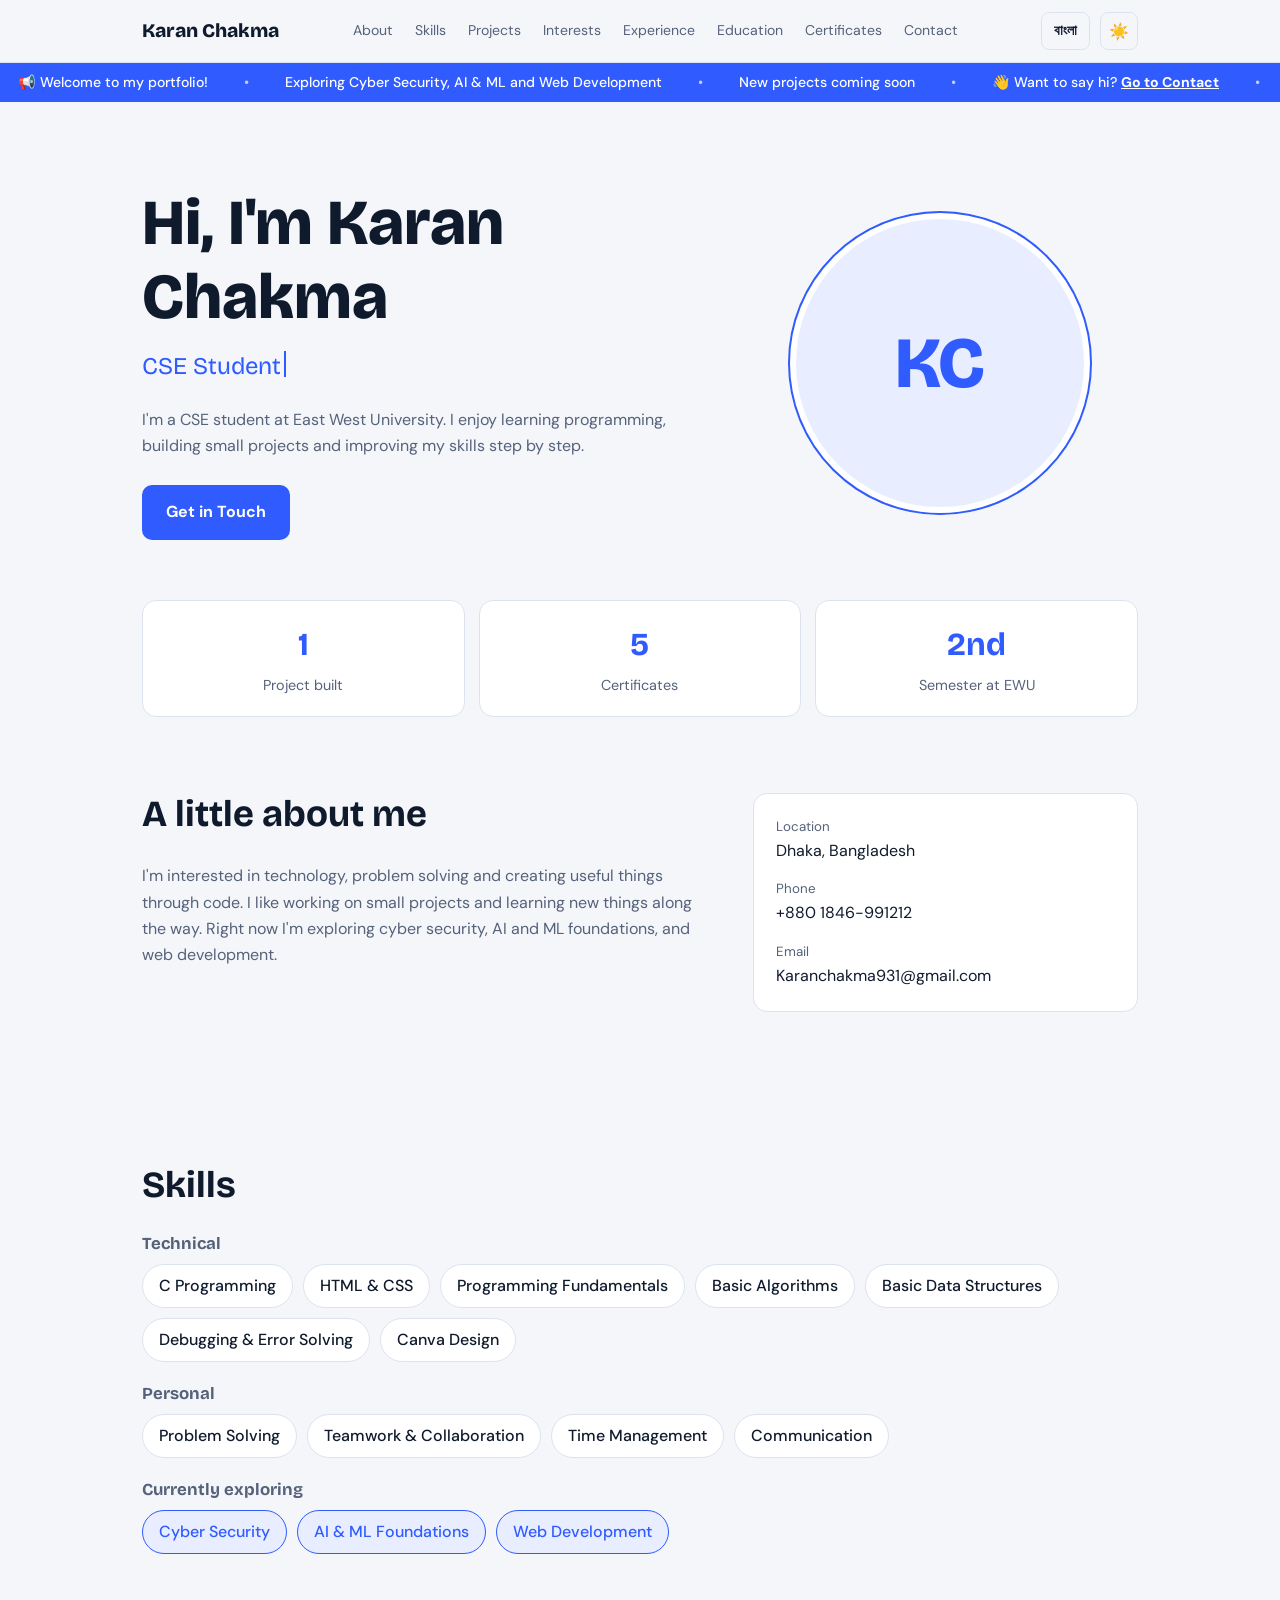
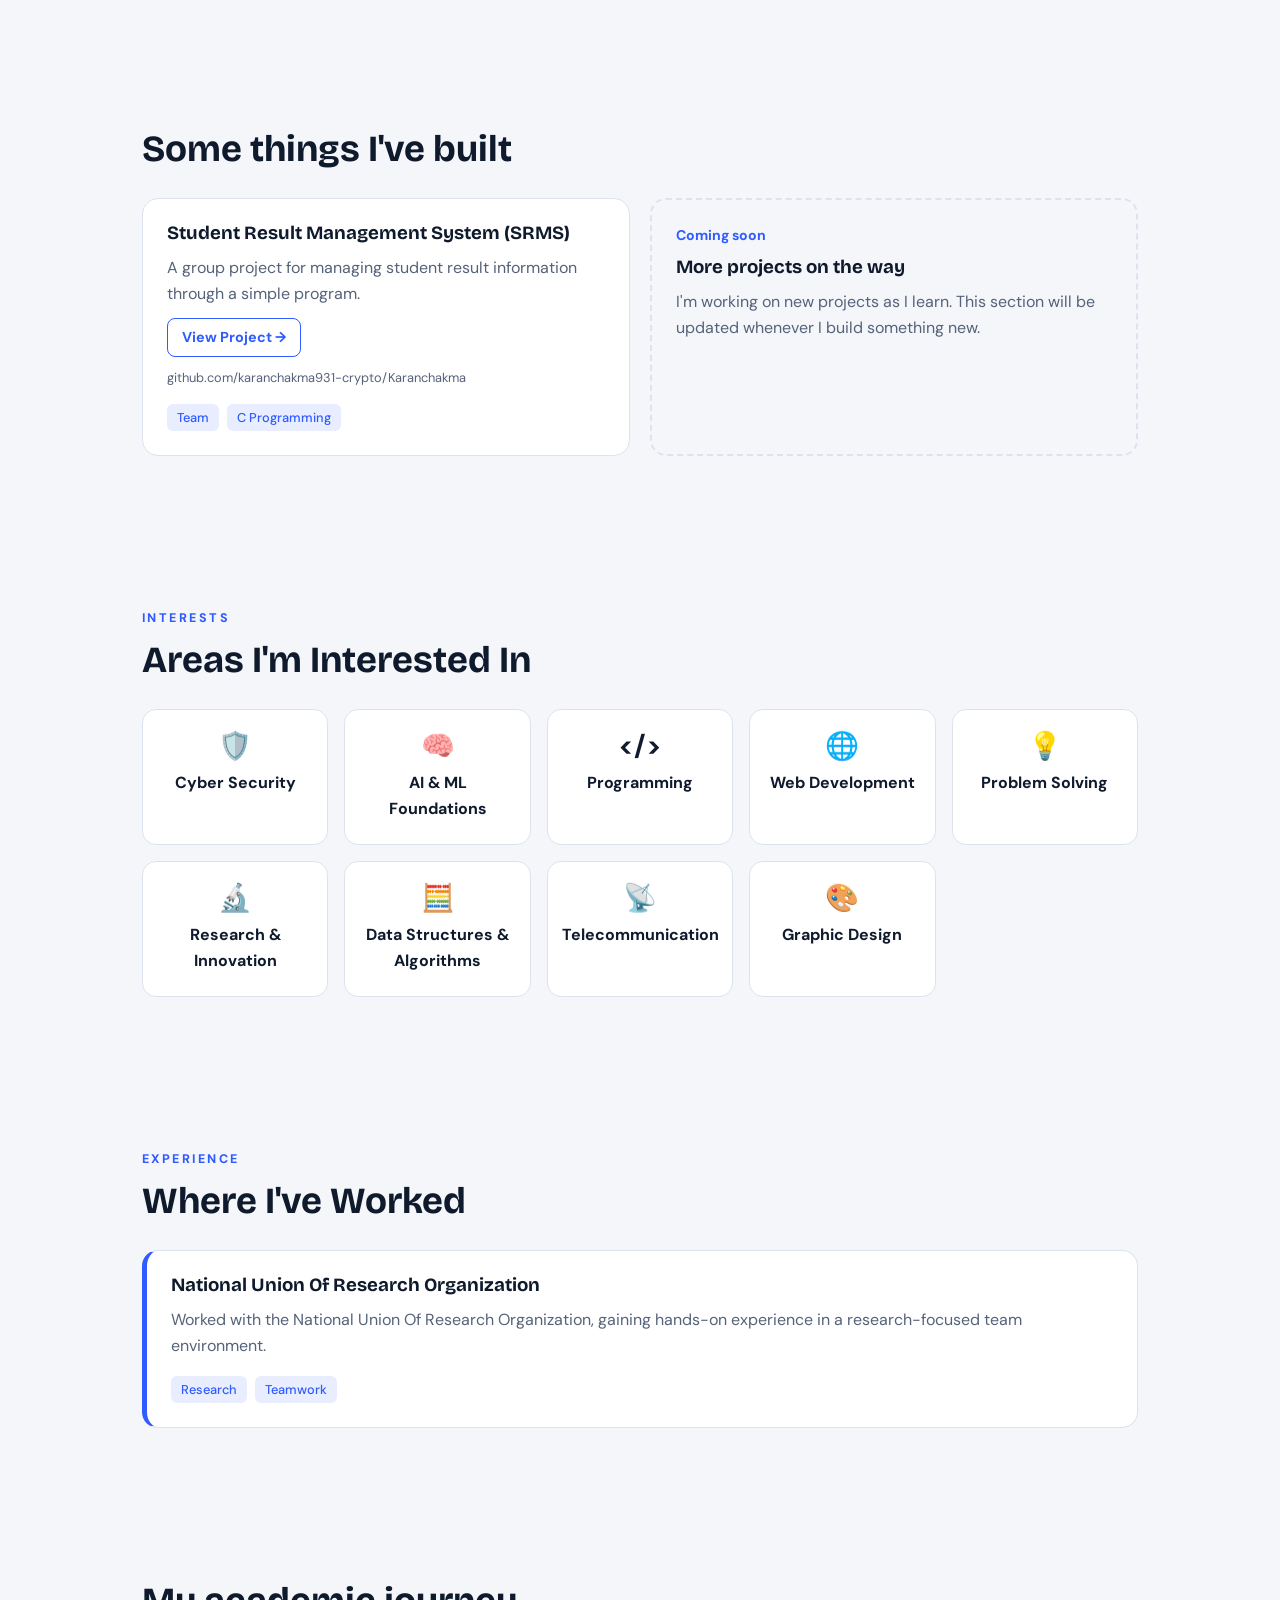
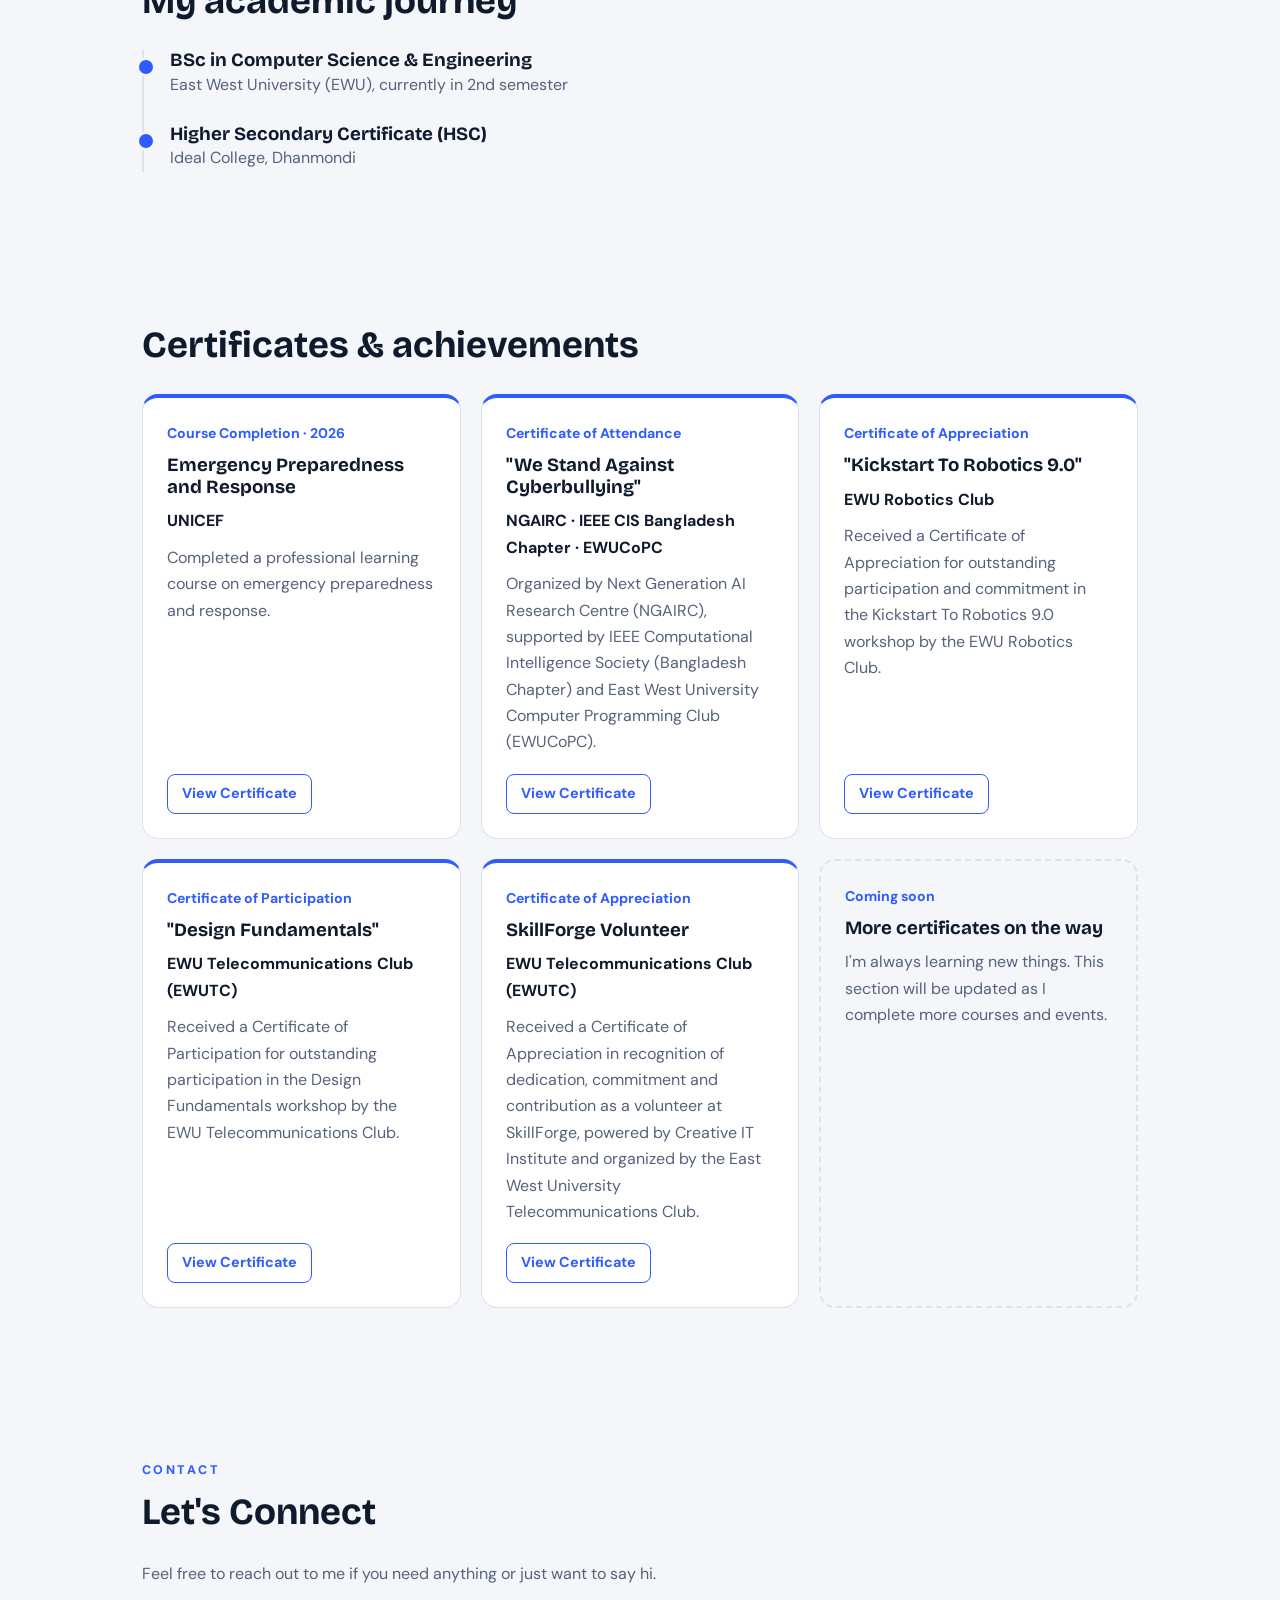
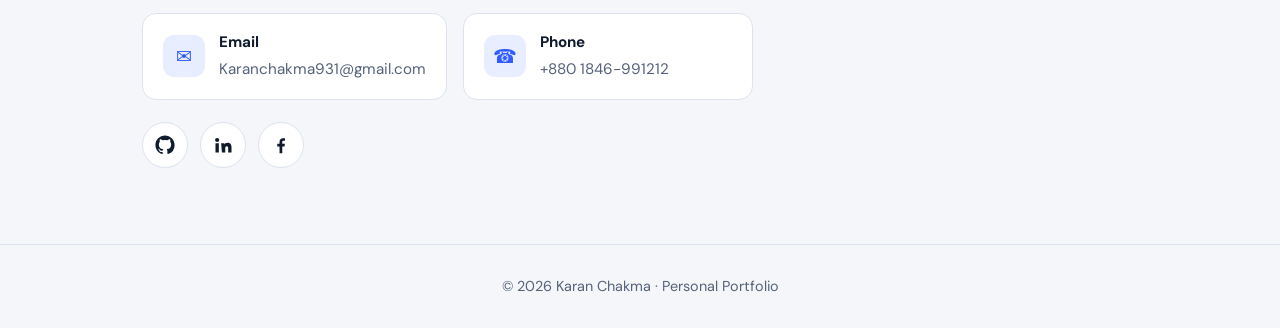
==== commit e6f98caf: "Add files via upload" ====
--- a/index.html
+++ b/index.html
@@ -190,7 +190,7 @@
 
 <div class="wrap"><div class="stats">
   <div class="stat"><b>1</b><span>Project built</span></div>
-  <div class="stat"><b>4</b><span>Certificates</span></div>
+  <div class="stat"><b>5</b><span>Certificates</span></div>
   <div class="stat"><b>2nd</b><span>Semester at EWU</span></div>
 </div></div>
 
@@ -301,6 +301,13 @@
       <p>Received a Certificate of Participation for outstanding participation in the Design Fundamentals workshop by the EWU Telecommunications Club.</p>
       <div class="actions"><a class="gh" href="#" data-cert="design" data-file="Karan-Chakma-Design-Fundamentals-Certificate.jpg" data-title="Design Fundamentals">View Certificate</a></div>
     </article>
+    <article class="card cert">
+      <span class="role">Certificate of Appreciation</span>
+      <h3>SkillForge Volunteer</h3>
+      <p class="issuer">EWU Telecommunications Club (EWUTC)</p>
+      <p>Received a Certificate of Appreciation in recognition of dedication, commitment and contribution as a volunteer at SkillForge, powered by Creative IT Institute and organized by the East West University Telecommunications Club.</p>
+      <div class="actions"><a class="gh" href="#" data-cert="skillforge" data-file="Karan-Chakma-SkillForge-Volunteer-Certificate.jpg" data-title="SkillForge Volunteer">View Certificate</a></div>
+    </article>
     <article class="card soon">
       <span class="role">Coming soon</span>
       <h3>More certificates on the way</h3>
@@ -351,7 +358,7 @@
 document.getElementById('menu').onclick=()=>links.classList.toggle('open');
 links.addEventListener('click',e=>{if(e.target.tagName==='A')links.classList.remove('open')});
 // Language (EN / বাংলা)
-const BN={"About": "পরিচিতি", "Skills": "দক্ষতা", "Projects": "প্রজেক্ট", "Interests": "আগ্রহ", "Experience": "অভিজ্ঞতা", "Activities": "কার্যক্রম", "Education": "শিক্ষা", "Certificates": "সার্টিফিকেট", "Contact": "যোগাযোগ", "📢 Welcome to my portfolio!": "📢 আমার পোর্টফোলিওতে স্বাগতম!", "Exploring Cyber Security, AI & ML and Web Development": "সাইবার সিকিউরিটি, AI ও ML এবং ওয়েব ডেভেলপমেন্ট নিয়ে শিখছি", "New projects coming soon": "নতুন প্রজেক্ট শীঘ্রই আসছে", "👋 Want to say hi?": "👋 হ্যালো বলতে চান?", "Go to Contact": "যোগাযোগে যান", "Hi, I'm Karan Chakma": "হ্যালো, আমি Karan Chakma", "I'm a CSE student at East West University. I enjoy learning programming, building small projects and improving my skills step by step.": "আমি ইস্ট ওয়েস্ট ইউনিভার্সিটির CSE-র একজন শিক্ষার্থী। আমি প্রোগ্রামিং শিখতে, ছোট ছোট প্রজেক্ট বানাতে এবং ধাপে ধাপে নিজের দক্ষতা বাড়াতে ভালোবাসি।", "Get in Touch": "যোগাযোগ করুন", "Project built": "প্রজেক্ট তৈরি", "Clubs joined": "ক্লাবে যোগদান", "2nd": "২য়", "Semester at EWU": "EWU-তে সেমিস্টার", "A little about me": "আমার সম্পর্কে একটু", "I'm interested in technology, problem solving and creating useful things through code. I like working on small projects and learning new things along the way. Right now I'm exploring cyber security, AI and ML foundations, and web development.": "আমি প্রযুক্তি, সমস্যা সমাধান এবং কোড দিয়ে কাজের জিনিস বানাতে আগ্রহী। আমি ছোট ছোট প্রজেক্টে কাজ করতে এবং পথে নতুন কিছু শিখতে ভালোবাসি। এখন আমি সাইবার সিকিউরিটি, AI ও ML-এর মৌলিক বিষয় এবং ওয়েব ডেভেলপমেন্ট নিয়ে শিখছি।", "Location": "অবস্থান", "Dhaka, Bangladesh": "ঢাকা, বাংলাদেশ", "Phone": "ফোন", "Email": "ইমেইল", "Technical": "টেকনিক্যাল", "Programming Fundamentals": "প্রোগ্রামিং ফান্ডামেন্টালস", "Basic Algorithms": "বেসিক অ্যালগরিদম", "Basic Data Structures": "বেসিক ডেটা স্ট্রাকচার", "Debugging & Error Solving": "ডিবাগিং ও এরর সমাধান", "Canva Design": "Canva ডিজাইন", "Personal": "ব্যক্তিগত", "Problem Solving": "সমস্যা সমাধান", "Teamwork & Collaboration": "টিমওয়ার্ক ও সহযোগিতা", "Time Management": "সময় ব্যবস্থাপনা", "Communication": "যোগাযোগ দক্ষতা", "Currently exploring": "বর্তমানে শিখছি", "Cyber Security": "সাইবার সিকিউরিটি", "AI & ML Foundations": "AI ও ML-এর মৌলিক বিষয়", "Web Development": "ওয়েব ডেভেলপমেন্ট", "Some things I've built": "আমার তৈরি কিছু প্রজেক্ট", "A group project for managing student result information through a simple program.": "শিক্ষার্থীদের ফলাফলের তথ্য ব্যবস্থাপনার জন্য একটি সহজ প্রোগ্রাম নিয়ে গ্রুপ প্রজেক্ট।", "View Project →": "প্রজেক্ট দেখুন →", "Team": "টিম", "Coming soon": "শীঘ্রই আসছে", "More projects on the way": "আরও প্রজেক্ট আসছে", "I'm working on new projects as I learn. This section will be updated whenever I build something new.": "শেখার সাথে সাথে নতুন প্রজেক্টে কাজ করছি। নতুন কিছু বানালেই এই সেকশন আপডেট হবে।", "Areas I'm Interested In": "আমার আগ্রহের ক্ষেত্র", "Programming": "প্রোগ্রামিং", "Research & Innovation": "গবেষণা ও উদ্ভাবন", "Data Structures & Algorithms": "ডেটা স্ট্রাকচার ও অ্যালগরিদম", "Telecommunication": "টেলিকমিউনিকেশন", "Graphic Design": "গ্রাফিক ডিজাইন", "Where I've Worked": "যেখানে কাজ করেছি", "Worked with the National Union Of Research Organization, gaining hands-on experience in a research-focused team environment.": "National Union Of Research Organization-এ কাজ করেছি এবং একটি গবেষণামুখী টিম পরিবেশে হাতে-কলমে অভিজ্ঞতা অর্জন করেছি।", "Research": "গবেষণা", "Teamwork": "টিমওয়ার্ক", "Extracurricular activities": "সহশিক্ষা কার্যক্রম", "General Member": "সাধারণ সদস্য", "Learning about cyber security through the club's activities, events and community at East West University.": "ইস্ট ওয়েস্ট ইউনিভার্সিটিতে ক্লাবের কার্যক্রম, ইভেন্ট ও কমিউনিটির মাধ্যমে সাইবার সিকিউরিটি সম্পর্কে শিখছি।", "East West University": "ইস্ট ওয়েস্ট ইউনিভার্সিটি", "Part of the club's community, learning about telecommunication and technology through its programs and events.": "ক্লাবের কমিউনিটির অংশ হিসেবে এর প্রোগ্রাম ও ইভেন্টের মাধ্যমে টেলিকমিউনিকেশন ও প্রযুক্তি সম্পর্কে শিখছি।", "Learning programming and problem solving through the club's workshops, events and community at East West University.": "ইস্ট ওয়েস্ট ইউনিভার্সিটিতে ক্লাবের ওয়ার্কশপ, ইভেন্ট ও কমিউনিটির মাধ্যমে প্রোগ্রামিং ও সমস্যা সমাধান শিখছি।", "My academic journey": "আমার শিক্ষাজীবন", "BSc in Computer Science & Engineering": "কম্পিউটার সায়েন্স ও ইঞ্জিনিয়ারিং-এ বিএসসি", "East West University (EWU), currently in 2nd semester": "ইস্ট ওয়েস্ট ইউনিভার্সিটি (EWU), বর্তমানে ২য় সেমিস্টারে", "Higher Secondary Certificate (HSC)": "উচ্চ মাধ্যমিক সার্টিফিকেট (HSC)", "Ideal College, Dhanmondi": "আইডিয়াল কলেজ, ধানমন্ডি", "Certificates & achievements": "সার্টিফিকেট ও অর্জন", "Course Completion · 2026": "কোর্স সম্পন্ন · ২০২৬", "Emergency Preparedness and Response": "জরুরি প্রস্তুতি ও সাড়াদান", "Completed a professional learning course on emergency preparedness and response.": "জরুরি প্রস্তুতি ও সাড়াদানের ওপর একটি পেশাদার লার্নিং কোর্স সম্পন্ন করেছি।", "Certificate of Attendance": "অংশগ্রহণের সনদ", "Organized by Next Generation AI Research Centre (NGAIRC), supported by IEEE Computational Intelligence Society (Bangladesh Chapter) and East West University Computer Programming Club (EWUCoPC).": "আয়োজনে Next Generation AI Research Centre (NGAIRC), সহযোগিতায় IEEE Computational Intelligence Society (Bangladesh Chapter) এবং East West University Computer Programming Club (EWUCoPC)।", "More certificates on the way": "আরও সার্টিফিকেট আসছে", "I'm always learning new things. This section will be updated as I complete more courses and events.": "আমি সবসময় নতুন কিছু শিখছি। আরও কোর্স ও ইভেন্ট সম্পন্ন করলে এই সেকশন আপডেট করা হবে।", "Let's Connect": "চলুন যোগাযোগ করি", "Feel free to reach out to me if you need anything or just want to say hi.": "কিছু দরকার হলে বা শুধু হ্যালো বলতে চাইলে নির্দ্বিধায় আমার সাথে যোগাযোগ করুন।", "© 2026 Karan Chakma · Personal Portfolio": "© ২০২৬ Karan Chakma · ব্যক্তিগত পোর্টফোলিও", "View Certificate": "সার্টিফিকেট দেখুন", "Download": "ডাউনলোড", "Certificate of Appreciation": "প্রশংসাপত্র", "Received a Certificate of Appreciation for outstanding participation and commitment in the Kickstart To Robotics 9.0 workshop by the EWU Robotics Club.": "EWU Robotics Club আয়োজিত Kickstart To Robotics 9.0 ওয়ার্কশপে অসাধারণ অংশগ্রহণ ও প্রতিশ্রুতির জন্য প্রশংসাপত্র পেয়েছি।", "Certificate of Participation": "অংশগ্রহণের সনদ", "Received a Certificate of Participation for outstanding participation in the Design Fundamentals workshop by the EWU Telecommunications Club.": "EWU Telecommunications Club আয়োজিত Design Fundamentals ওয়ার্কশপে অসাধারণ অংশগ্রহণের জন্য অংশগ্রহণের সনদ পেয়েছি।"};
+const BN={"About": "পরিচিতি", "Skills": "দক্ষতা", "Projects": "প্রজেক্ট", "Interests": "আগ্রহ", "Experience": "অভিজ্ঞতা", "Activities": "কার্যক্রম", "Education": "শিক্ষা", "Certificates": "সার্টিফিকেট", "Contact": "যোগাযোগ", "📢 Welcome to my portfolio!": "📢 আমার পোর্টফোলিওতে স্বাগতম!", "Exploring Cyber Security, AI & ML and Web Development": "সাইবার সিকিউরিটি, AI ও ML এবং ওয়েব ডেভেলপমেন্ট নিয়ে শিখছি", "New projects coming soon": "নতুন প্রজেক্ট শীঘ্রই আসছে", "👋 Want to say hi?": "👋 হ্যালো বলতে চান?", "Go to Contact": "যোগাযোগে যান", "Hi, I'm Karan Chakma": "হ্যালো, আমি Karan Chakma", "I'm a CSE student at East West University. I enjoy learning programming, building small projects and improving my skills step by step.": "আমি ইস্ট ওয়েস্ট ইউনিভার্সিটির CSE-র একজন শিক্ষার্থী। আমি প্রোগ্রামিং শিখতে, ছোট ছোট প্রজেক্ট বানাতে এবং ধাপে ধাপে নিজের দক্ষতা বাড়াতে ভালোবাসি।", "Get in Touch": "যোগাযোগ করুন", "Project built": "প্রজেক্ট তৈরি", "Clubs joined": "ক্লাবে যোগদান", "2nd": "২য়", "Semester at EWU": "EWU-তে সেমিস্টার", "A little about me": "আমার সম্পর্কে একটু", "I'm interested in technology, problem solving and creating useful things through code. I like working on small projects and learning new things along the way. Right now I'm exploring cyber security, AI and ML foundations, and web development.": "আমি প্রযুক্তি, সমস্যা সমাধান এবং কোড দিয়ে কাজের জিনিস বানাতে আগ্রহী। আমি ছোট ছোট প্রজেক্টে কাজ করতে এবং পথে নতুন কিছু শিখতে ভালোবাসি। এখন আমি সাইবার সিকিউরিটি, AI ও ML-এর মৌলিক বিষয় এবং ওয়েব ডেভেলপমেন্ট নিয়ে শিখছি।", "Location": "অবস্থান", "Dhaka, Bangladesh": "ঢাকা, বাংলাদেশ", "Phone": "ফোন", "Email": "ইমেইল", "Technical": "টেকনিক্যাল", "Programming Fundamentals": "প্রোগ্রামিং ফান্ডামেন্টালস", "Basic Algorithms": "বেসিক অ্যালগরিদম", "Basic Data Structures": "বেসিক ডেটা স্ট্রাকচার", "Debugging & Error Solving": "ডিবাগিং ও এরর সমাধান", "Canva Design": "Canva ডিজাইন", "Personal": "ব্যক্তিগত", "Problem Solving": "সমস্যা সমাধান", "Teamwork & Collaboration": "টিমওয়ার্ক ও সহযোগিতা", "Time Management": "সময় ব্যবস্থাপনা", "Communication": "যোগাযোগ দক্ষতা", "Currently exploring": "বর্তমানে শিখছি", "Cyber Security": "সাইবার সিকিউরিটি", "AI & ML Foundations": "AI ও ML-এর মৌলিক বিষয়", "Web Development": "ওয়েব ডেভেলপমেন্ট", "Some things I've built": "আমার তৈরি কিছু প্রজেক্ট", "A group project for managing student result information through a simple program.": "শিক্ষার্থীদের ফলাফলের তথ্য ব্যবস্থাপনার জন্য একটি সহজ প্রোগ্রাম নিয়ে গ্রুপ প্রজেক্ট।", "View Project →": "প্রজেক্ট দেখুন →", "Team": "টিম", "Coming soon": "শীঘ্রই আসছে", "More projects on the way": "আরও প্রজেক্ট আসছে", "I'm working on new projects as I learn. This section will be updated whenever I build something new.": "শেখার সাথে সাথে নতুন প্রজেক্টে কাজ করছি। নতুন কিছু বানালেই এই সেকশন আপডেট হবে।", "Areas I'm Interested In": "আমার আগ্রহের ক্ষেত্র", "Programming": "প্রোগ্রামিং", "Research & Innovation": "গবেষণা ও উদ্ভাবন", "Data Structures & Algorithms": "ডেটা স্ট্রাকচার ও অ্যালগরিদম", "Telecommunication": "টেলিকমিউনিকেশন", "Graphic Design": "গ্রাফিক ডিজাইন", "Where I've Worked": "যেখানে কাজ করেছি", "Worked with the National Union Of Research Organization, gaining hands-on experience in a research-focused team environment.": "National Union Of Research Organization-এ কাজ করেছি এবং একটি গবেষণামুখী টিম পরিবেশে হাতে-কলমে অভিজ্ঞতা অর্জন করেছি।", "Research": "গবেষণা", "Teamwork": "টিমওয়ার্ক", "Extracurricular activities": "সহশিক্ষা কার্যক্রম", "General Member": "সাধারণ সদস্য", "Learning about cyber security through the club's activities, events and community at East West University.": "ইস্ট ওয়েস্ট ইউনিভার্সিটিতে ক্লাবের কার্যক্রম, ইভেন্ট ও কমিউনিটির মাধ্যমে সাইবার সিকিউরিটি সম্পর্কে শিখছি।", "East West University": "ইস্ট ওয়েস্ট ইউনিভার্সিটি", "Part of the club's community, learning about telecommunication and technology through its programs and events.": "ক্লাবের কমিউনিটির অংশ হিসেবে এর প্রোগ্রাম ও ইভেন্টের মাধ্যমে টেলিকমিউনিকেশন ও প্রযুক্তি সম্পর্কে শিখছি।", "Learning programming and problem solving through the club's workshops, events and community at East West University.": "ইস্ট ওয়েস্ট ইউনিভার্সিটিতে ক্লাবের ওয়ার্কশপ, ইভেন্ট ও কমিউনিটির মাধ্যমে প্রোগ্রামিং ও সমস্যা সমাধান শিখছি।", "My academic journey": "আমার শিক্ষাজীবন", "BSc in Computer Science & Engineering": "কম্পিউটার সায়েন্স ও ইঞ্জিনিয়ারিং-এ বিএসসি", "East West University (EWU), currently in 2nd semester": "ইস্ট ওয়েস্ট ইউনিভার্সিটি (EWU), বর্তমানে ২য় সেমিস্টারে", "Higher Secondary Certificate (HSC)": "উচ্চ মাধ্যমিক সার্টিফিকেট (HSC)", "Ideal College, Dhanmondi": "আইডিয়াল কলেজ, ধানমন্ডি", "Certificates & achievements": "সার্টিফিকেট ও অর্জন", "Course Completion · 2026": "কোর্স সম্পন্ন · ২০২৬", "Emergency Preparedness and Response": "জরুরি প্রস্তুতি ও সাড়াদান", "Completed a professional learning course on emergency preparedness and response.": "জরুরি প্রস্তুতি ও সাড়াদানের ওপর একটি পেশাদার লার্নিং কোর্স সম্পন্ন করেছি।", "Certificate of Attendance": "অংশগ্রহণের সনদ", "Organized by Next Generation AI Research Centre (NGAIRC), supported by IEEE Computational Intelligence Society (Bangladesh Chapter) and East West University Computer Programming Club (EWUCoPC).": "আয়োজনে Next Generation AI Research Centre (NGAIRC), সহযোগিতায় IEEE Computational Intelligence Society (Bangladesh Chapter) এবং East West University Computer Programming Club (EWUCoPC)।", "More certificates on the way": "আরও সার্টিফিকেট আসছে", "I'm always learning new things. This section will be updated as I complete more courses and events.": "আমি সবসময় নতুন কিছু শিখছি। আরও কোর্স ও ইভেন্ট সম্পন্ন করলে এই সেকশন আপডেট করা হবে।", "Let's Connect": "চলুন যোগাযোগ করি", "Feel free to reach out to me if you need anything or just want to say hi.": "কিছু দরকার হলে বা শুধু হ্যালো বলতে চাইলে নির্দ্বিধায় আমার সাথে যোগাযোগ করুন।", "© 2026 Karan Chakma · Personal Portfolio": "© ২০২৬ Karan Chakma · ব্যক্তিগত পোর্টফোলিও", "View Certificate": "সার্টিফিকেট দেখুন", "Download": "ডাউনলোড", "Certificate of Appreciation": "প্রশংসাপত্র", "SkillForge Volunteer": "SkillForge স্বেচ্ছাসেবক", "Received a Certificate of Appreciation in recognition of dedication, commitment and contribution as a volunteer at SkillForge, powered by Creative IT Institute and organized by the East West University Telecommunications Club.": "Creative IT Institute-এর সহযোগিতায় এবং East West University Telecommunications Club আয়োজিত SkillForge-এ স্বেচ্ছাসেবক হিসেবে নিষ্ঠা, প্রতিশ্রুতি ও অবদানের স্বীকৃতিস্বরূপ প্রশংসাপত্র পেয়েছি।", "Received a Certificate of Appreciation for outstanding participation and commitment in the Kickstart To Robotics 9.0 workshop by the EWU Robotics Club.": "EWU Robotics Club আয়োজিত Kickstart To Robotics 9.0 ওয়ার্কশপে অসাধারণ অংশগ্রহণ ও প্রতিশ্রুতির জন্য প্রশংসাপত্র পেয়েছি।", "Certificate of Participation": "অংশগ্রহণের সনদ", "Received a Certificate of Participation for outstanding participation in the Design Fundamentals workshop by the EWU Telecommunications Club.": "EWU Telecommunications Club আয়োজিত Design Fundamentals ওয়ার্কশপে অসাধারণ অংশগ্রহণের জন্য অংশগ্রহণের সনদ পেয়েছি।"};
 const WORDS={en:['CSE Student','Aspiring Software Engineer','Cyber Security Learner','Web Developer'],bn:['CSE শিক্ষার্থী','ভবিষ্যৎ সফটওয়্যার ইঞ্জিনিয়ার','সাইবার সিকিউরিটি শিক্ষার্থী','ওয়েব ডেভেলপার']};
 const norm=t=>t.replace(/\s+/g,' ').trim();
 const tnodes=[];
@@ -379,7 +386,7 @@
 setLang(savedLang==='bn'?'bn':'en');
 // Certificate viewer
 const lb=document.getElementById('lb'),lbImg=document.getElementById('lbImg'),lbTitle=document.getElementById('lbTitle'),lbDl=document.getElementById('lbDl'),lbClose=document.getElementById('lbClose');
-const CERTS={unicef:"[data-uri]",cyber:"[data-uri]